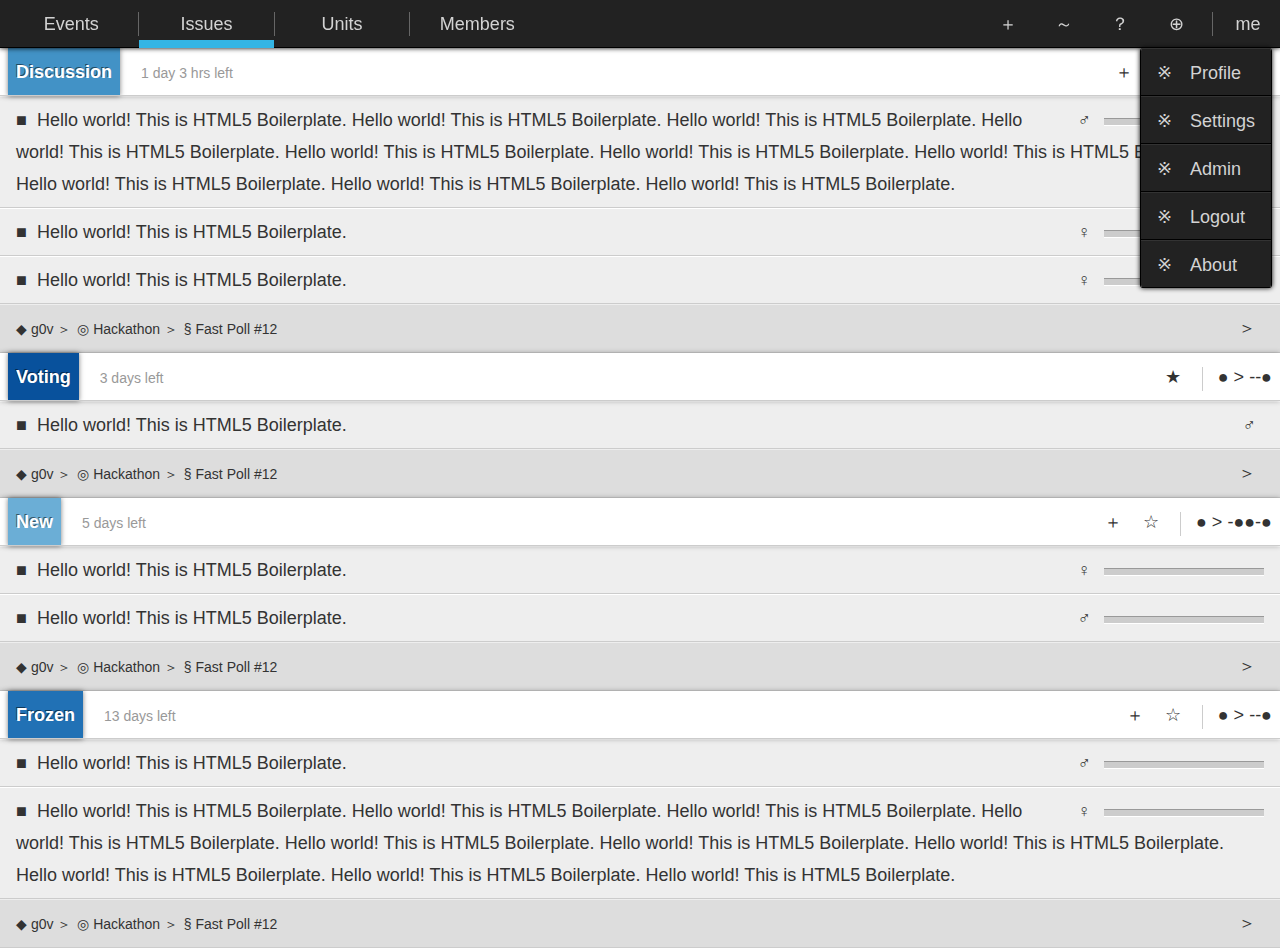
==== index.html @ 250eb5b7 "action icons, progress bars, sass mixin" ====
<!DOCTYPE html>
<!--[if lt IE 7]>      <html class="no-js lt-ie9 lt-ie8 lt-ie7"> <![endif]-->
<!--[if IE 7]>         <html class="no-js lt-ie9 lt-ie8"> <![endif]-->
<!--[if IE 8]>         <html class="no-js lt-ie9"> <![endif]-->
<!--[if gt IE 8]><!--> <html class="no-js"> <!--<![endif]-->
    <head>
        <meta charset="utf-8">
        <meta http-equiv="X-UA-Compatible" content="IE=edge,chrome=1">
        <title></title>
        <meta name="description" content="">
        <meta name="viewport" content="width=device-width">

        <!-- Place favicon.ico and apple-touch-icon.png in the root directory -->

        <link rel="stylesheet" href="css/normalize.css">
        <link rel="stylesheet" href="css/main.css">
        <script src="js/vendor/modernizr-2.6.2.min.js"></script>
    </head>
    <body>
        <!--[if lt IE 7]>
            <p class="chromeframe">You are using an <strong>outdated</strong> browser. Please <a href="http://browsehappy.com/">upgrade your browser</a> or <a href="http://www.google.com/chromeframe/?redirect=true">activate Google Chrome Frame</a> to improve your experience.</p>
        <![endif]-->

        <!-- Add your site or application content here -->

        <section class="bar nav">
            <a href="" class="current">Issues</a>
            <ul class="main-menu">
                <li><a href="">Events</a></li>
                <li class="on"><a href="">Issues</a></li>
                <li><a href="">Units</a></li>
                <li><a href="">Members</a></li>
            </ul>
            <ul class="action">
                <li><a href="" class="action-icon">＋</a></li>
                <li><a href="" class="action-icon">～</a></li>
                <li><a href="" class="action-icon">？</a></li>
                <li><a href="" class="action-icon">⊕</a></li>
                <li class="profile-menu"><a href="" class="action-icon">me</a>
                    <ul>
                        <li><a href="">※　Profile</a></li>
                        <li><a href="">※　Settings</a></li>
                        <li><a href="">※　Admin</a></li>
                        <li><a href="">※　Logout</a></li>
                        <li><a href="">※　About</a></li>
                    </ul>
                </li>
            </ul>
        </section>

        <section id="content-wrapper">
            <section class="bar level-1 issue">
                <span class="phase discussion">Discussion</span>
                <span class="time-left meta-text">1 day 3 hrs left</span>
                <span class="action">
                    <a href="" class="action-icon">＋</a>
                    <a href="" class="action-icon">☆</a>
                    <a href="" class="action-delegation">● > ●-●-</a>
                </span>
            </section>
            <section class="bar level-2 initiative">
                <span class="user-status">
                    <span class="status">♂</span>
                    <span class="progress-bar"></span>
                </span>
                <span class="description-icon">■</span>
                <span>Hello world! This is HTML5 Boilerplate. Hello world! This is HTML5 Boilerplate. Hello world! This is HTML5 Boilerplate. Hello world! This is HTML5 Boilerplate. Hello world! This is HTML5 Boilerplate. Hello world! This is HTML5 Boilerplate. Hello world! This is HTML5 Boilerplate. Hello world! This is HTML5 Boilerplate. Hello world! This is HTML5 Boilerplate. Hello world! This is HTML5 Boilerplate.</span>
            </section>
            <section class="bar level-2">
                <span class="user-status">
                    <span class="status">♀</span>
                    <span class="progress-bar"></span>
                </span>
                <span class="description-icon">■</span>
                <span>Hello world! This is HTML5 Boilerplate.</span>
            </section>
            <section class="bar level-2">
                <span class="user-status">
                    <span class="status">♀</span>
                    <span class="progress-bar"></span>
                </span>
                <span class="description-icon">■</span>
                <span>Hello world! This is HTML5 Boilerplate.</span>
            </section>
            <section class="bar level-3">
                <span class="meta-text">
                    <span>◆ g0v</span>
                    <span class="description-icon">＞</span>
                    <span>◎ Hackathon</span>
                    <span class="description-icon">＞</span>
                    <span>§ Fast Poll #12</span>
                </span>
                <span class="action">
                    <a href="" class="action-icon">＞</a>
                </span>
            </section>
            <section class="bar level-1 issue">
                <span class="phase voting">Voting</span>
                <span class="time-left meta-text">3 days left</span>
                <span class="action">
                    <a href="" class="action-icon">★</a>
                    <a href="" class="action-delegation">● > --●</a>
                </span>
            </section>
            <section class="bar level-2">
                <span class="user-status">
                    <span class="status">♂</span>
                </span>
                <span class="description-icon">■</span>
                <span>Hello world! This is HTML5 Boilerplate.</span>
            </section>
            <section class="bar level-3">
                <span class="meta-text">
                    <span>◆ g0v</span>
                    <span class="description-icon">＞</span>
                    <span>◎ Hackathon</span>
                    <span class="description-icon">＞</span>
                    <span>§ Fast Poll #12</span>
                </span>
                <span class="action">
                    <a href="" class="action-icon">＞</a>
                </span>
            </section>
            <section class="bar level-1 issue">
                <span class="phase admission">New</span>
                <span class="time-left meta-text">5 days left</span>
                <span class="action">
                    <a href="" class="action-icon">＋</a>
                    <a href="" class="action-icon">☆</a>
                    <a href="" class="action-delegation">● > -●●-●</a>
                </span>
            </section>
            <section class="bar level-2">
                <span class="user-status">
                    <span class="status">♀</span>
                    <span class="progress-bar"></span>
                </span>
                <span class="description-icon">■</span>
                <span>Hello world! This is HTML5 Boilerplate.</span>
            </section>
            <section class="bar level-2">
                <span class="user-status">
                    <span class="status">♂</span>
                    <span class="progress-bar"></span>
                </span>
                <span class="description-icon">■</span>
                <span>Hello world! This is HTML5 Boilerplate.</span>
            </section>
            <section class="bar level-3">
                <span class="meta-text">
                    <span>◆ g0v</span>
                    <span class="description-icon">＞</span>
                    <span>◎ Hackathon</span>
                    <span class="description-icon">＞</span>
                    <span>§ Fast Poll #12</span>
                </span>
                <span class="action">
                    <a href="" class="action-icon">＞</a>
                </span>
            </section>
            <section class="bar level-1 issue">
                <span class="phase verification">Frozen</span>
                <span class="time-left meta-text">13 days left</span>
                <span class="action">
                    <a href="" class="action-icon">＋</a>
                    <a href="" class="action-icon">☆</a>
                    <a href="" class="action-delegation">● > --●</a>
                </span>
            </section>
            <section class="bar level-2">
                <span class="user-status">
                    <span class="status">♂</span>
                    <span class="progress-bar"></span>
                </span>
                <span class="description-icon">■</span>
                <span>Hello world! This is HTML5 Boilerplate.</span>
            </section>
            <section class="bar level-2 initiative">
                <span class="user-status">
                    <span class="status">♀</span>
                    <span class="progress-bar"></span>
                </span>
                <span class="description-icon">■</span>
                <span>Hello world! This is HTML5 Boilerplate. Hello world! This is HTML5 Boilerplate. Hello world! This is HTML5 Boilerplate. Hello world! This is HTML5 Boilerplate. Hello world! This is HTML5 Boilerplate. Hello world! This is HTML5 Boilerplate. Hello world! This is HTML5 Boilerplate. Hello world! This is HTML5 Boilerplate. Hello world! This is HTML5 Boilerplate. Hello world! This is HTML5 Boilerplate.</span>
            </section>
            <section class="bar level-3">
                <span class="meta-text">
                    <span>◆ g0v</span>
                    <span class="description-icon">＞</span>
                    <span>◎ Hackathon</span>
                    <span class="description-icon">＞</span>
                    <span>§ Fast Poll #12</span>
                </span>
                <span class="action">
                    <a href="" class="action-icon">＞</a>
                </span>
            </section>
        </section>

        <script src="//ajax.googleapis.com/ajax/libs/jquery/1.9.1/jquery.min.js"></script>
        <script>window.jQuery || document.write('<script src="js/vendor/jquery-1.9.1.min.js"><\/script>')</script>
        <script src="js/plugins.js"></script>
        <script src="js/main.js"></script>

        <!-- Google Analytics: change UA-XXXXX-X to be your site's ID. -->
        <script>
            var _gaq=[['_setAccount','UA-XXXXX-X'],['_trackPageview']];
            (function(d,t){var g=d.createElement(t),s=d.getElementsByTagName(t)[0];
            g.src='//www.google-analytics.com/ga.js';
            s.parentNode.insertBefore(g,s)}(document,'script'));
        </script>
    </body>
</html>
---- css/main.css ----
/*
 * HTML5 Boilerplate
 *
 * What follows is the result of much research on cross-browser styling.
 * Credit left inline and big thanks to Nicolas Gallagher, Jonathan Neal,
 * Kroc Camen, and the H5BP dev community and team.
 */
/* ==========================================================================
   Base styles: opinionated defaults
   ========================================================================== */
/* line 20, ../sass/main.scss */
html,
button,
input,
select,
textarea {
  font-size: 16px;
  color: #333;
}

/* line 26, ../sass/main.scss */
body,
p {
  font-size: 1.125rem;
  line-height: 2rem;
  margin: 0;
}

/*
 * Remove text-shadow in selection highlight: h5bp.com/i
 * These selection rule sets have to be separate.
 * Customize the background color to match your design.
 */
/* line 38, ../sass/main.scss */
::-moz-selection {
  background: #b3d4fc;
  text-shadow: none;
}

/* line 43, ../sass/main.scss */
::selection {
  background: #b3d4fc;
  text-shadow: none;
}

/*
 * A better looking default horizontal rule
 */
/* line 52, ../sass/main.scss */
hr {
  display: block;
  height: 1px;
  border: 0;
  border-top: 1px solid #ccc;
  margin: 1em 0;
  padding: 0;
}

/*
 * Remove the gap between images and the bottom of their containers: h5bp.com/i/440
 */
/* line 65, ../sass/main.scss */
img {
  vertical-align: middle;
}

/*
 * Remove default fieldset styles.
 */
/* line 73, ../sass/main.scss */
fieldset {
  border: 0;
  margin: 0;
  padding: 0;
}

/*
 * Allow only vertical resizing of textareas.
 */
/* line 83, ../sass/main.scss */
textarea {
  resize: vertical;
}

/* ==========================================================================
   Chrome Frame prompt
   ========================================================================== */
/* line 91, ../sass/main.scss */
.chromeframe {
  margin: 0.2em 0;
  background: #ccc;
  color: #000;
  padding: 0.2em 0;
}

/* ==========================================================================
   Author's custom styles
   ========================================================================== */
/* line 144, ../sass/main.scss */
section,
div {
  -webkit-box-sizing: border-box;
  -moz-box-sizing: border-box;
  box-sizing: border-box;
}

/* line 148, ../sass/main.scss */
a {
  text-decoration: none;
  color: #333;
}

/* line 159, ../sass/main.scss */
.description-icon {
  display: inline-block;
  width: 1rem;
}

/* line 164, ../sass/main.scss */
.action {
  /* wrapper for an icon group */
  float: right;
}
/* line 167, ../sass/main.scss */
.action .action-icon {
  width: 2rem;
  margin: 0 0.5rem;
}
/* line 172, ../sass/main.scss */
.action .action-delegation {
  text-align: left;
  position: relative;
  margin-left: 1.5rem;
}
/* line 133, ../sass/main.scss */
.action .action-delegation::before {
  content: "";
  position: absolute;
  left: -1rem;
  top: 0;
  height: 1.5rem;
  border-left: 1px #cccccc solid;
}

/* line 181, ../sass/main.scss */
.user-status {
  float: right;
}
/* line 184, ../sass/main.scss */
.user-status .progress-bar {
  width: 10rem;
  height: 0.5rem;
  background-color: #ccc;
  display: inline-block;
}
/* line 103, ../sass/main.scss */
.user-status .progress-bar {
  position: relative;
}
/* line 107, ../sass/main.scss */
.user-status .progress-bar::before {
  content: "";
  position: absolute;
  left: 0;
  top: 0;
  width: 100%;
  border-top: 1px #999999 solid;
}
/* line 118, ../sass/main.scss */
.user-status .progress-bar {
  position: relative;
}
/* line 122, ../sass/main.scss */
.user-status .progress-bar::after {
  content: "";
  position: absolute;
  left: 0;
  bottom: 0;
  width: 100%;
  border-bottom: 1px white solid;
}
/* line 193, ../sass/main.scss */
.user-status .status {
  width: 2rem;
  margin: 0 0.5rem;
}

/* line 203, ../sass/main.scss */
.meta-text {
  font-size: 0.875rem;
}

/* line 207, ../sass/main.scss */
.status-text {
  font-size: 0.75rem;
  text-shadow: white 1 1 0;
}

/* line 213, ../sass/main.scss */
#content-wrapper {
  margin-top: 3rem;
}

/* line 217, ../sass/main.scss */
.bar {
  width: 100%;
}

/* line 221, ../sass/main.scss */
.nav {
  padding: 0.5rem;
  background-color: #222;
  color: #d3d3d3;
  position: fixed;
  top: 0;
  z-index: 9;
  height: 3rem;
  border-bottom: 1px #000 solid;
  -webkit-box-shadow: black 0 0 5px;
  -moz-box-shadow: black 0 0 5px;
  box-shadow: black 0 0 5px;
}
/* line 232, ../sass/main.scss */
.nav .current {
  color: #d3d3d3;
  display: none;
  padding: 0 1rem;
  min-width: 6rem;
}
/* line 239, ../sass/main.scss */
.nav ul {
  display: inline;
  margin: 0;
  padding: 0;
  border: 0;
  overflow: hidden;
  *zoom: 1;
  overflow: visible;
}
/* line 60, ../../../../Downloads/fire.app.windows.v1.11/fire.app/lib/ruby/compass_0.12/compass-0.12.2/frameworks/compass/stylesheets/compass/typography/lists/_horizontal-list.scss */
.nav ul li {
  list-style-image: none;
  list-style-type: none;
  margin-left: 0;
  white-space: nowrap;
  display: inline;
  float: left;
  padding-left: 4px;
  padding-right: 4px;
}
/* line 48, ../../../../Downloads/fire.app.windows.v1.11/fire.app/lib/ruby/compass_0.12/compass-0.12.2/frameworks/compass/stylesheets/compass/typography/lists/_horizontal-list.scss */
.nav ul li:first-child, .nav ul li.first {
  padding-left: 0;
}
/* line 49, ../../../../Downloads/fire.app.windows.v1.11/fire.app/lib/ruby/compass_0.12/compass-0.12.2/frameworks/compass/stylesheets/compass/typography/lists/_horizontal-list.scss */
.nav ul li:last-child {
  padding-right: 0;
}
/* line 50, ../../../../Downloads/fire.app.windows.v1.11/fire.app/lib/ruby/compass_0.12/compass-0.12.2/frameworks/compass/stylesheets/compass/typography/lists/_horizontal-list.scss */
.nav ul li.last {
  padding-right: 0;
}
/* line 244, ../sass/main.scss */
.nav ul li {
  height: 2rem;
  position: relative;
}
/* line 250, ../sass/main.scss */
.nav ul a {
  display: block;
  color: #d3d3d3;
  text-align: center;
}
/* line 257, ../sass/main.scss */
.nav ul a:hover, .nav ul a:focus, .nav ul a:active {
  color: #fff;
}
/* line 264, ../sass/main.scss */
.nav .main-menu li {
  width: 10%;
  min-width: 6rem;
}
/* line 268, ../sass/main.scss */
.nav .main-menu li:not(:first-child) {
  margin-left: 1px;
}
/* line 133, ../sass/main.scss */
.nav .main-menu li:not(:first-child)::before {
  content: "";
  position: absolute;
  left: -1px;
  top: 0.25rem;
  height: 1.5rem;
  border-left: 1px #666666 solid;
}
/* line 275, ../sass/main.scss */
.nav .main-menu li.on {
  border-bottom: 0.5rem #33B5E5 solid;
}
/* line 282, ../sass/main.scss */
.nav .action li {
  width: 3rem;
}
/* line 285, ../sass/main.scss */
.nav .action li.profile-menu {
  margin-left: 1rem;
}
/* line 133, ../sass/main.scss */
.nav .action li.profile-menu::before {
  content: "";
  position: absolute;
  left: -0.5rem;
  top: 0.25rem;
  height: 1.5rem;
  border-left: 1px #666666 solid;
}
/* line 290, ../sass/main.scss */
.nav .action li.profile-menu ul {
  position: absolute;
  right: 0;
  top: 2.5rem;
  border-width: 0 1px;
  border-color: #000;
  border-style: solid;
  -webkit-box-sizing: border-box;
  -moz-box-sizing: border-box;
  box-sizing: border-box;
  -webkit-box-shadow: black 0 0 5px;
  -moz-box-shadow: black 0 0 5px;
  box-shadow: black 0 0 5px;
  -webkit-border-radius: 3px;
  -moz-border-radius: 3px;
  -ms-border-radius: 3px;
  -o-border-radius: 3px;
  border-radius: 3px;
  overflow: hidden;
}
/* line 302, ../sass/main.scss */
.nav .action li.profile-menu ul li {
  background-color: #222;
  display: block;
  float: none;
  width: auto;
  height: 3rem;
  padding: 0.5rem 1rem;
  -webkit-box-sizing: border-box;
  -moz-box-sizing: border-box;
  box-sizing: border-box;
  border-top: 1px #333 solid;
  border-bottom: 1px #000 solid;
}
/* line 313, ../sass/main.scss */
.nav .action li.profile-menu ul li a {
  text-align: left;
}
/* line 322, ../sass/main.scss */
.nav .highlight {
  border-bottom: 6px #33B5E5;
}

/* line 329, ../sass/main.scss */
.level-1 {
  background-color: #fff;
  padding: 0 0.5rem;
  z-index: 8;
  -webkit-box-shadow: rgba(0, 0, 0, 0.3) 0 0 5px;
  -moz-box-shadow: rgba(0, 0, 0, 0.3) 0 0 5px;
  box-shadow: rgba(0, 0, 0, 0.3) 0 0 5px;
}
/* line 118, ../sass/main.scss */
.level-1 {
  position: relative;
}
/* line 122, ../sass/main.scss */
.level-1::after {
  content: "";
  position: absolute;
  left: 0;
  bottom: 0;
  width: 100%;
  border-bottom: 1px #cccccc solid;
}
/* line 336, ../sass/main.scss */
.level-1 .phase {
  height: 3rem;
  padding: 0.5rem;
  margin-right: 1rem;
  display: inline-block;
  font-weight: bold;
  color: #fff;
  text-shadow: rgba(0, 0, 0, 0.5) -1px -1px 0;
  -webkit-box-sizing: border-box;
  -moz-box-sizing: border-box;
  box-sizing: border-box;
  -webkit-box-shadow: rgba(0, 0, 0, 0.5) 0 0 5px;
  -moz-box-shadow: rgba(0, 0, 0, 0.5) 0 0 5px;
  box-shadow: rgba(0, 0, 0, 0.5) 0 0 5px;
}
/* line 347, ../sass/main.scss */
.level-1 .phase.admission {
  background-color: #6BAED6;
}
/* line 350, ../sass/main.scss */
.level-1 .phase.discussion {
  background-color: #4292C6;
}
/* line 353, ../sass/main.scss */
.level-1 .phase.verification {
  background-color: #2171B5;
}
/* line 356, ../sass/main.scss */
.level-1 .phase.voting {
  background-color: #08519C;
}
/* line 361, ../sass/main.scss */
.level-1 .time-left {
  color: #999;
}
/* line 369, ../sass/main.scss */
.level-1 .action {
  margin-top: 0.5rem;
}

/* line 374, ../sass/main.scss */
.level-2 {
  background-color: #eee;
  padding: 0.5rem 1rem;
}
/* line 103, ../sass/main.scss */
.level-2 {
  position: relative;
}
/* line 107, ../sass/main.scss */
.level-2::before {
  content: "";
  position: absolute;
  left: 0;
  top: 0;
  width: 100%;
  border-top: 1px white solid;
}
/* line 118, ../sass/main.scss */
.level-2 {
  position: relative;
}
/* line 122, ../sass/main.scss */
.level-2::after {
  content: "";
  position: absolute;
  left: 0;
  bottom: 0;
  width: 100%;
  border-bottom: 1px #cccccc solid;
}

/* line 386, ../sass/main.scss */
.level-3 {
  background-color: #ddd;
  padding: 0.5rem 1rem;
}
/* line 103, ../sass/main.scss */
.level-3 {
  position: relative;
}
/* line 107, ../sass/main.scss */
.level-3::before {
  content: "";
  position: absolute;
  left: 0;
  top: 0;
  width: 100%;
  border-top: 1px #eeeeee solid;
}
/* line 118, ../sass/main.scss */
.level-3 {
  position: relative;
}
/* line 122, ../sass/main.scss */
.level-3::after {
  content: "";
  position: absolute;
  left: 0;
  bottom: 0;
  width: 100%;
  border-bottom: 1px #cccccc solid;
}

/* ==========================================================================
   Helper classes
   ========================================================================== */
/*
 * Image replacement
 */
/* line 409, ../sass/main.scss */
.ir {
  background-color: transparent;
  border: 0;
  overflow: hidden;
  /* IE 6/7 fallback */
  *text-indent: -9999px;
}

/* line 417, ../sass/main.scss */
.ir:before {
  content: "";
  display: block;
  width: 0;
  height: 150%;
}

/*
 * Hide from both screenreaders and browsers: h5bp.com/u
 */
/* line 428, ../sass/main.scss */
.hidden {
  display: none !important;
  visibility: hidden;
}

/*
 * Hide only visually, but have it available for screenreaders: h5bp.com/v
 */
/* line 437, ../sass/main.scss */
.visuallyhidden {
  border: 0;
  clip: rect(0 0 0 0);
  height: 1px;
  margin: -1px;
  overflow: hidden;
  padding: 0;
  position: absolute;
  width: 1px;
}

/*
 * Extends the .visuallyhidden class to allow the element to be focusable
 * when navigated to via the keyboard: h5bp.com/p
 */
/* line 454, ../sass/main.scss */
.visuallyhidden.focusable:active,
.visuallyhidden.focusable:focus {
  clip: auto;
  height: auto;
  margin: 0;
  overflow: visible;
  position: static;
  width: auto;
}

/*
 * Hide visually and from screenreaders, but maintain layout
 */
/* line 467, ../sass/main.scss */
.invisible {
  visibility: hidden;
}

/*
 * Clearfix: contain floats
 *
 * For modern browsers
 * 1. The space content is one way to avoid an Opera bug when the
 *    `contenteditable` attribute is included anywhere else in the document.
 *    Otherwise it causes space to appear at the top and bottom of elements
 *    that receive the `clearfix` class.
 * 2. The use of `table` rather than `block` is only necessary if using
 *    `:before` to contain the top-margins of child elements.
 */
/* line 484, ../sass/main.scss */
.clearfix:before,
.clearfix:after {
  content: " ";
  /* 1 */
  display: table;
  /* 2 */
}

/* line 489, ../sass/main.scss */
.clearfix:after {
  clear: both;
}

/*
 * For IE 6/7 only
 * Include this rule to trigger hasLayout and contain floats.
 */
/* line 498, ../sass/main.scss */
.clearfix {
  *zoom: 1;
}

/* ==========================================================================
   EXAMPLE Media Queries for Responsive Design.
   These examples override the primary ('mobile first') styles.
   Modify as content requires.
   ========================================================================== */
@media only screen and (max-width: 45rem) {
  /* Style adjustments for viewports that meet the condition */
  /* line 511, ../sass/main.scss */
  .bar.nav .current {
    display: inline-block;
  }
  /* line 515, ../sass/main.scss */
  .bar.nav ul.main-menu {
    position: absolute;
    left: 0.5rem;
    top: 3rem;
    border-width: 0 1px;
    border-color: #000;
    border-style: solid;
    -webkit-box-sizing: border-box;
    -moz-box-sizing: border-box;
    box-sizing: border-box;
    -webkit-box-shadow: black 0 0 5px;
    -moz-box-shadow: black 0 0 5px;
    box-shadow: black 0 0 5px;
    -webkit-border-radius: 3px;
    -moz-border-radius: 3px;
    -ms-border-radius: 3px;
    -o-border-radius: 3px;
    border-radius: 3px;
    overflow: hidden;
  }
  /* line 527, ../sass/main.scss */
  .bar.nav ul.main-menu li {
    background-color: #222;
    display: block;
    float: none;
    width: auto;
    height: 3rem;
    margin: 0;
    padding: 0.5rem 1rem;
    -webkit-box-sizing: border-box;
    -moz-box-sizing: border-box;
    box-sizing: border-box;
    border-top: 1px #333 solid;
    border-bottom: 1px #000 solid;
  }
  /* line 539, ../sass/main.scss */
  .bar.nav ul.main-menu li:not(:first-child) {
    margin-left: 0;
  }
  /* line 541, ../sass/main.scss */
  .bar.nav ul.main-menu li:not(:first-child) ::before {
    display: none;
  }
  /* line 546, ../sass/main.scss */
  .bar.nav ul.main-menu li:first-child {
    padding-left: 1rem;
  }
  /* line 550, ../sass/main.scss */
  .bar.nav ul.main-menu li a {
    text-align: left;
  }
  /* line 554, ../sass/main.scss */
  .bar.nav ul.main-menu li.on {
    border: none;
  }
}
@media print, (-o-min-device-pixel-ratio: 5 / 4), (-webkit-min-device-pixel-ratio: 1.25), (min-resolution: 120dpi) {
  /* Style adjustments for high resolution devices */
}
/* ==========================================================================
   Print styles.
   Inlined to avoid required HTTP connection: h5bp.com/r
   ========================================================================== */
@media print {
  /* line 575, ../sass/main.scss */
  * {
    background: transparent !important;
    color: #000 !important;
    /* Black prints faster: h5bp.com/s */
    box-shadow: none !important;
    text-shadow: none !important;
  }

  /* line 583, ../sass/main.scss */
  a,
  a:visited {
    text-decoration: underline;
  }

  /* line 587, ../sass/main.scss */
  a[href]:after {
    content: " (" attr(href) ")";
  }

  /* line 591, ../sass/main.scss */
  abbr[title]:after {
    content: " (" attr(title) ")";
  }

  /*
   * Don't show links for images, or javascript/internal links
   */
  /* line 601, ../sass/main.scss */
  .ir a:after,
  a[href^="javascript:"]:after,
  a[href^="#"]:after {
    content: "";
  }

  /* line 606, ../sass/main.scss */
  pre,
  blockquote {
    border: 1px solid #999;
    page-break-inside: avoid;
  }

  /* line 611, ../sass/main.scss */
  thead {
    display: table-header-group;
    /* h5bp.com/t */
  }

  /* line 616, ../sass/main.scss */
  tr,
  img {
    page-break-inside: avoid;
  }

  /* line 620, ../sass/main.scss */
  img {
    max-width: 100% !important;
  }

  @page {
    margin: 0.5cm;
}

  /* line 630, ../sass/main.scss */
  p,
  h2,
  h3 {
    orphans: 3;
    widows: 3;
  }

  /* line 636, ../sass/main.scss */
  h2,
  h3 {
    page-break-after: avoid;
  }
}
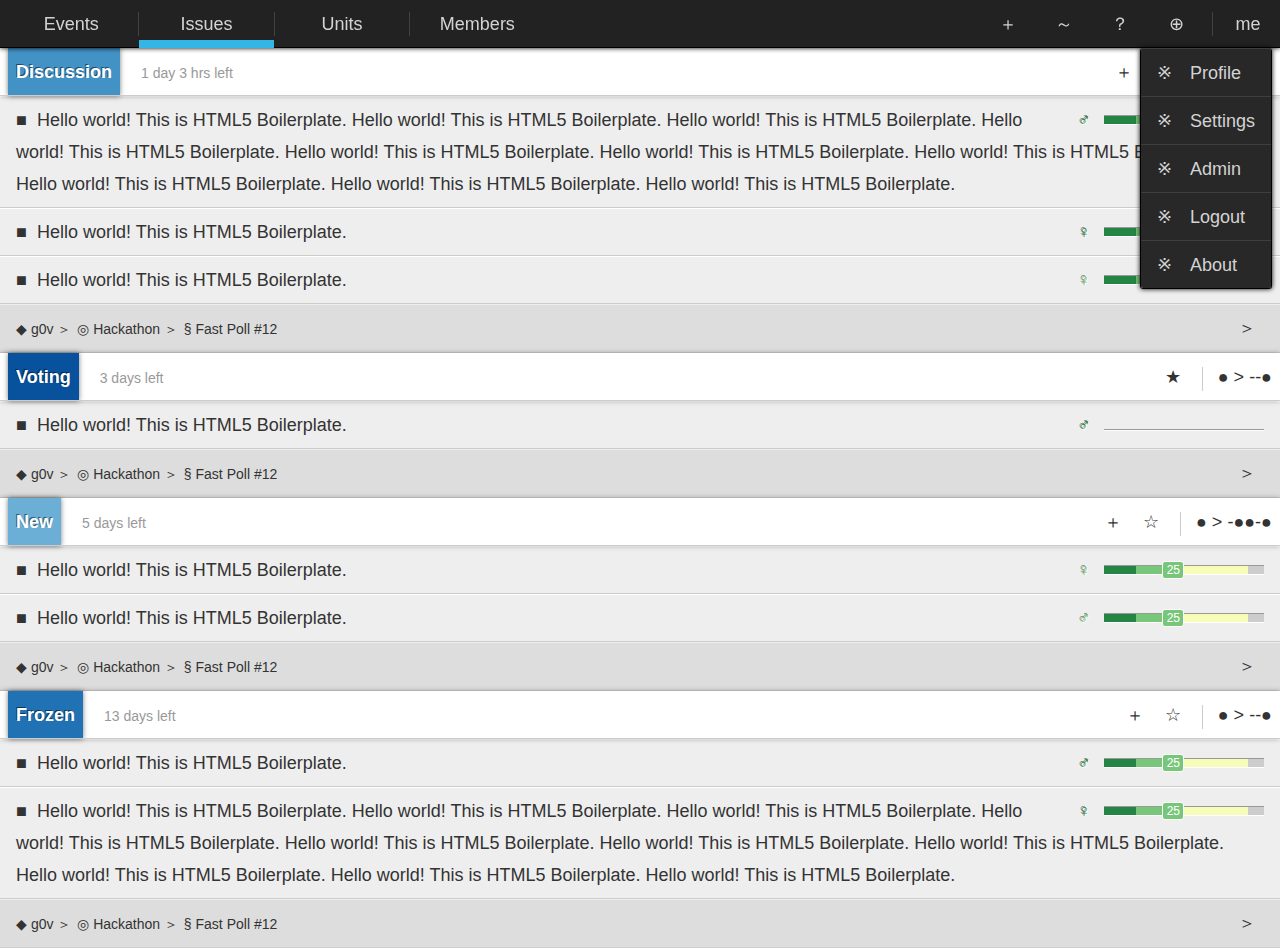
==== commit 8ff11d3b: "progress bars, status icons, html5 tags, gitignore" ====
--- a/index.html
+++ b/index.html
@@ -6,7 +6,7 @@
     <head>
         <meta charset="utf-8">
         <meta http-equiv="X-UA-Compatible" content="IE=edge,chrome=1">
-        <title></title>
+        <title>issues | pirate feedback ui redesign</title>
         <meta name="description" content="">
         <meta name="viewport" content="width=device-width">
 
@@ -49,7 +49,7 @@
         </section>
 
         <section id="content-wrapper">
-            <section class="bar level-1 issue">
+            <header class="bar level-1 issue">
                 <span class="phase discussion">Discussion</span>
                 <span class="time-left meta-text">1 day 3 hrs left</span>
                 <span class="action">
@@ -57,71 +57,90 @@
                     <a href="" class="action-icon">☆</a>
                     <a href="" class="action-delegation">● > ●-●-</a>
                 </span>
-            </section>
-            <section class="bar level-2 initiative">
-                <span class="user-status">
-                    <span class="status">♂</span>
-                    <span class="progress-bar"></span>
+            </header>
+            <article class="bar level-2 initiative">
+                <span class="user-status">
+                    <span class="status direct-support">♂</span>
+                    <span class="progress-bar">
+                        <span class="progress-amount direct-support"></span>
+                        <span class="progress-amount indirect-support">
+                            <span class="progress-number">\25</span>
+                        </span>
+                        <span class="progress-amount potential-support"></span>
+                    </span>
                 </span>
                 <span class="description-icon">■</span>
                 <span>Hello world! This is HTML5 Boilerplate. Hello world! This is HTML5 Boilerplate. Hello world! This is HTML5 Boilerplate. Hello world! This is HTML5 Boilerplate. Hello world! This is HTML5 Boilerplate. Hello world! This is HTML5 Boilerplate. Hello world! This is HTML5 Boilerplate. Hello world! This is HTML5 Boilerplate. Hello world! This is HTML5 Boilerplate. Hello world! This is HTML5 Boilerplate.</span>
-            </section>
-            <section class="bar level-2">
-                <span class="user-status">
-                    <span class="status">♀</span>
-                    <span class="progress-bar"></span>
-                </span>
-                <span class="description-icon">■</span>
-                <span>Hello world! This is HTML5 Boilerplate.</span>
-            </section>
-            <section class="bar level-2">
-                <span class="user-status">
-                    <span class="status">♀</span>
-                    <span class="progress-bar"></span>
-                </span>
-                <span class="description-icon">■</span>
-                <span>Hello world! This is HTML5 Boilerplate.</span>
-            </section>
-            <section class="bar level-3">
-                <span class="meta-text">
-                    <span>◆ g0v</span>
-                    <span class="description-icon">＞</span>
-                    <span>◎ Hackathon</span>
-                    <span class="description-icon">＞</span>
-                    <span>§ Fast Poll #12</span>
-                </span>
-                <span class="action">
-                    <a href="" class="action-icon">＞</a>
-                </span>
-            </section>
-            <section class="bar level-1 issue">
+            </article>
+            <article class="bar level-2">
+                <span class="user-status">
+                    <span class="status direct-support">♀</span>
+                    <span class="progress-bar">
+                        <span class="progress-amount direct-support"></span>
+                        <span class="progress-amount indirect-support">
+                            <span class="progress-number">25</span>
+                        </span>
+                        <span class="progress-amount potential-support"></span>
+                    </span>
+                </span>
+                <span class="description-icon">■</span>
+                <span>Hello world! This is HTML5 Boilerplate.</span>
+            </article>
+            <article class="bar level-2">
+                <span class="user-status">
+                    <span class="status indirect-support">♀</span>
+                    <span class="progress-bar">
+                        <span class="progress-amount direct-support"></span>
+                        <span class="progress-amount indirect-support">
+                            <span class="progress-number">25</span>
+                        </span>
+                        <span class="progress-amount potential-support"></span>
+                    </span>
+                </span>
+                <span class="description-icon">■</span>
+                <span>Hello world! This is HTML5 Boilerplate.</span>
+            </article>
+            <footer class="bar level-3">
+                <span class="meta-text">
+                    <span>◆ g0v</span>
+                    <span class="description-icon">＞</span>
+                    <span>◎ Hackathon</span>
+                    <span class="description-icon">＞</span>
+                    <span>§ Fast Poll #12</span>
+                </span>
+                <span class="action">
+                    <a href="" class="action-icon">＞</a>
+                </span>
+            </footer>
+            <header class="bar level-1 issue">
                 <span class="phase voting">Voting</span>
                 <span class="time-left meta-text">3 days left</span>
                 <span class="action">
                     <a href="" class="action-icon">★</a>
                     <a href="" class="action-delegation">● > --●</a>
                 </span>
-            </section>
-            <section class="bar level-2">
-                <span class="user-status">
-                    <span class="status">♂</span>
-                </span>
-                <span class="description-icon">■</span>
-                <span>Hello world! This is HTML5 Boilerplate.</span>
-            </section>
-            <section class="bar level-3">
-                <span class="meta-text">
-                    <span>◆ g0v</span>
-                    <span class="description-icon">＞</span>
-                    <span>◎ Hackathon</span>
-                    <span class="description-icon">＞</span>
-                    <span>§ Fast Poll #12</span>
-                </span>
-                <span class="action">
-                    <a href="" class="action-icon">＞</a>
-                </span>
-            </section>
-            <section class="bar level-1 issue">
+            </header>
+            <article class="bar level-2">
+                <span class="user-status">
+                    <span class="status direct-support">♂</span>
+                    <span class="progress-bar voting"></span>
+                </span>
+                <span class="description-icon">■</span>
+                <span>Hello world! This is HTML5 Boilerplate.</span>
+            </article>
+            <footer class="bar level-3">
+                <span class="meta-text">
+                    <span>◆ g0v</span>
+                    <span class="description-icon">＞</span>
+                    <span>◎ Hackathon</span>
+                    <span class="description-icon">＞</span>
+                    <span>§ Fast Poll #12</span>
+                </span>
+                <span class="action">
+                    <a href="" class="action-icon">＞</a>
+                </span>
+            </footer>
+            <header class="bar level-1 issue">
                 <span class="phase admission">New</span>
                 <span class="time-left meta-text">5 days left</span>
                 <span class="action">
@@ -129,36 +148,48 @@
                     <a href="" class="action-icon">☆</a>
                     <a href="" class="action-delegation">● > -●●-●</a>
                 </span>
-            </section>
-            <section class="bar level-2">
-                <span class="user-status">
-                    <span class="status">♀</span>
-                    <span class="progress-bar"></span>
-                </span>
-                <span class="description-icon">■</span>
-                <span>Hello world! This is HTML5 Boilerplate.</span>
-            </section>
-            <section class="bar level-2">
-                <span class="user-status">
-                    <span class="status">♂</span>
-                    <span class="progress-bar"></span>
-                </span>
-                <span class="description-icon">■</span>
-                <span>Hello world! This is HTML5 Boilerplate.</span>
-            </section>
-            <section class="bar level-3">
-                <span class="meta-text">
-                    <span>◆ g0v</span>
-                    <span class="description-icon">＞</span>
-                    <span>◎ Hackathon</span>
-                    <span class="description-icon">＞</span>
-                    <span>§ Fast Poll #12</span>
-                </span>
-                <span class="action">
-                    <a href="" class="action-icon">＞</a>
-                </span>
-            </section>
-            <section class="bar level-1 issue">
+            </header>
+            <article class="bar level-2">
+                <span class="user-status">
+                    <span class="status indirect-support">♀</span>
+                    <span class="progress-bar">
+                        <span class="progress-amount direct-support"></span>
+                        <span class="progress-amount indirect-support">
+                            <span class="progress-number">25</span>
+                        </span>
+                        <span class="progress-amount potential-support"></span>
+                    </span>
+                </span>
+                <span class="description-icon">■</span>
+                <span>Hello world! This is HTML5 Boilerplate.</span>
+            </article>
+            <article class="bar level-2">
+                <span class="user-status">
+                    <span class="status indirect-support">♂</span>
+                    <span class="progress-bar">
+                        <span class="progress-amount direct-support"></span>
+                        <span class="progress-amount indirect-support">
+                            <span class="progress-number">25</span>
+                        </span>
+                        <span class="progress-amount potential-support"></span>
+                    </span>
+                </span>
+                <span class="description-icon">■</span>
+                <span>Hello world! This is HTML5 Boilerplate.</span>
+            </article>
+            <footer class="bar level-3">
+                <span class="meta-text">
+                    <span>◆ g0v</span>
+                    <span class="description-icon">＞</span>
+                    <span>◎ Hackathon</span>
+                    <span class="description-icon">＞</span>
+                    <span>§ Fast Poll #12</span>
+                </span>
+                <span class="action">
+                    <a href="" class="action-icon">＞</a>
+                </span>
+            </footer>
+            <header class="bar level-1 issue">
                 <span class="phase verification">Frozen</span>
                 <span class="time-left meta-text">13 days left</span>
                 <span class="action">
@@ -166,48 +197,63 @@
                     <a href="" class="action-icon">☆</a>
                     <a href="" class="action-delegation">● > --●</a>
                 </span>
-            </section>
-            <section class="bar level-2">
-                <span class="user-status">
-                    <span class="status">♂</span>
-                    <span class="progress-bar"></span>
-                </span>
-                <span class="description-icon">■</span>
-                <span>Hello world! This is HTML5 Boilerplate.</span>
-            </section>
-            <section class="bar level-2 initiative">
-                <span class="user-status">
-                    <span class="status">♀</span>
-                    <span class="progress-bar"></span>
+            </header>
+            <article class="bar level-2">
+                <span class="user-status">
+                    <span class="status direct-support">♂</span>
+                    <span class="progress-bar">
+                        <span class="progress-amount direct-support"></span>
+                        <span class="progress-amount indirect-support">
+                            <span class="progress-number">25</span>
+                        </span>
+                        <span class="progress-amount potential-support"></span>
+                    </span>
+                </span>
+                <span class="description-icon">■</span>
+                <span>Hello world! This is HTML5 Boilerplate.</span>
+            </article>
+            <article class="bar level-2 initiative">
+                <span class="user-status">
+                    <span class="status direct-support">♀</span>
+                    <span class="progress-bar">
+                        <span class="progress-amount direct-support"></span>
+                        <span class="progress-amount indirect-support">
+                            <span class="progress-number">25</span>
+                        </span>
+                        <span class="progress-amount potential-support"></span>
+                    </span>
                 </span>
                 <span class="description-icon">■</span>
                 <span>Hello world! This is HTML5 Boilerplate. Hello world! This is HTML5 Boilerplate. Hello world! This is HTML5 Boilerplate. Hello world! This is HTML5 Boilerplate. Hello world! This is HTML5 Boilerplate. Hello world! This is HTML5 Boilerplate. Hello world! This is HTML5 Boilerplate. Hello world! This is HTML5 Boilerplate. Hello world! This is HTML5 Boilerplate. Hello world! This is HTML5 Boilerplate.</span>
-            </section>
-            <section class="bar level-3">
-                <span class="meta-text">
-                    <span>◆ g0v</span>
-                    <span class="description-icon">＞</span>
-                    <span>◎ Hackathon</span>
-                    <span class="description-icon">＞</span>
-                    <span>§ Fast Poll #12</span>
-                </span>
-                <span class="action">
-                    <a href="" class="action-icon">＞</a>
-                </span>
-            </section>
+            </article>
+            <footer class="bar level-3">
+                <span class="meta-text">
+                    <span>◆ g0v</span>
+                    <span class="description-icon">＞</span>
+                    <span>◎ Hackathon</span>
+                    <span class="description-icon">＞</span>
+                    <span>§ Fast Poll #12</span>
+                </span>
+                <span class="action">
+                    <a href="" class="action-icon">＞</a>
+                </span>
+            </footer>
         </section>
 
+        <!-- javascript
         <script src="//ajax.googleapis.com/ajax/libs/jquery/1.9.1/jquery.min.js"></script>
         <script>window.jQuery || document.write('<script src="js/vendor/jquery-1.9.1.min.js"><\/script>')</script>
         <script src="js/plugins.js"></script>
         <script src="js/main.js"></script>
-
-        <!-- Google Analytics: change UA-XXXXX-X to be your site's ID. -->
+        -->
+
+        <!-- Google Analytics: change UA-XXXXX-X to be your site's ID. 
         <script>
             var _gaq=[['_setAccount','UA-XXXXX-X'],['_trackPageview']];
             (function(d,t){var g=d.createElement(t),s=d.getElementsByTagName(t)[0];
             g.src='//www.google-analytics.com/ga.js';
             s.parentNode.insertBefore(g,s)}(document,'script'));
         </script>
+        -->
     </body>
 </html>
--- a/css/main.css
+++ b/css/main.css
@@ -8,19 +8,18 @@
 /* ==========================================================================
    Base styles: opinionated defaults
    ========================================================================== */
-/* line 20, ../sass/main.scss */
-html,
+/* line 16, ../sass/main.scss */
+html {
+  font-size: 16px;
+  color: #333;
+}
+
+/* line 25, ../sass/main.scss */
+body,
 button,
 input,
 select,
 textarea {
-  font-size: 16px;
-  color: #333;
-}
-
-/* line 26, ../sass/main.scss */
-body,
-p {
   font-size: 1.125rem;
   line-height: 2rem;
   margin: 0;
@@ -31,13 +30,13 @@
  * These selection rule sets have to be separate.
  * Customize the background color to match your design.
  */
-/* line 38, ../sass/main.scss */
+/* line 37, ../sass/main.scss */
 ::-moz-selection {
   background: #b3d4fc;
   text-shadow: none;
 }
 
-/* line 43, ../sass/main.scss */
+/* line 42, ../sass/main.scss */
 ::selection {
   background: #b3d4fc;
   text-shadow: none;
@@ -46,7 +45,7 @@
 /*
  * A better looking default horizontal rule
  */
-/* line 52, ../sass/main.scss */
+/* line 51, ../sass/main.scss */
 hr {
   display: block;
   height: 1px;
@@ -59,7 +58,7 @@
 /*
  * Remove the gap between images and the bottom of their containers: h5bp.com/i/440
  */
-/* line 65, ../sass/main.scss */
+/* line 64, ../sass/main.scss */
 img {
   vertical-align: middle;
 }
@@ -67,7 +66,7 @@
 /*
  * Remove default fieldset styles.
  */
-/* line 73, ../sass/main.scss */
+/* line 72, ../sass/main.scss */
 fieldset {
   border: 0;
   margin: 0;
@@ -77,7 +76,7 @@
 /*
  * Allow only vertical resizing of textareas.
  */
-/* line 83, ../sass/main.scss */
+/* line 82, ../sass/main.scss */
 textarea {
   resize: vertical;
 }
@@ -85,7 +84,7 @@
 /* ==========================================================================
    Chrome Frame prompt
    ========================================================================== */
-/* line 91, ../sass/main.scss */
+/* line 90, ../sass/main.scss */
 .chromeframe {
   margin: 0.2em 0;
   background: #ccc;
@@ -96,43 +95,47 @@
 /* ==========================================================================
    Author's custom styles
    ========================================================================== */
-/* line 144, ../sass/main.scss */
+/* line 170, ../sass/main.scss */
 section,
+header,
+article,
+footer,
+aside,
 div {
   -webkit-box-sizing: border-box;
   -moz-box-sizing: border-box;
   box-sizing: border-box;
 }
 
-/* line 148, ../sass/main.scss */
+/* line 174, ../sass/main.scss */
 a {
   text-decoration: none;
   color: #333;
 }
 
-/* line 159, ../sass/main.scss */
+/* line 185, ../sass/main.scss */
 .description-icon {
   display: inline-block;
   width: 1rem;
 }
 
-/* line 164, ../sass/main.scss */
+/* line 190, ../sass/main.scss */
 .action {
   /* wrapper for an icon group */
   float: right;
 }
-/* line 167, ../sass/main.scss */
+/* line 193, ../sass/main.scss */
 .action .action-icon {
   width: 2rem;
   margin: 0 0.5rem;
 }
-/* line 172, ../sass/main.scss */
+/* line 198, ../sass/main.scss */
 .action .action-delegation {
   text-align: left;
   position: relative;
   margin-left: 1.5rem;
 }
-/* line 133, ../sass/main.scss */
+/* line 132, ../sass/main.scss */
 .action .action-delegation::before {
   content: "";
   position: absolute;
@@ -142,71 +145,132 @@
   border-left: 1px #cccccc solid;
 }
 
-/* line 181, ../sass/main.scss */
+/* line 206, ../sass/main.scss */
 .user-status {
   float: right;
 }
-/* line 184, ../sass/main.scss */
+/* line 211, ../sass/main.scss */
 .user-status .progress-bar {
   width: 10rem;
   height: 0.5rem;
   background-color: #ccc;
   display: inline-block;
-}
-/* line 103, ../sass/main.scss */
-.user-status .progress-bar {
+  line-height: 0.5rem;
+  border-top: 1px #999 solid;
+  border-bottom: 1px #fff solid;
+}
+/* line 220, ../sass/main.scss */
+.user-status .progress-bar.voting {
+  height: 0;
+}
+/* line 225, ../sass/main.scss */
+.user-status .progress-amount {
+  display: inline-block;
+  height: 0.5rem;
   position: relative;
-}
-/* line 107, ../sass/main.scss */
-.user-status .progress-bar::before {
-  content: "";
-  position: absolute;
-  left: 0;
-  top: 0;
-  width: 100%;
-  border-top: 1px #999999 solid;
-}
-/* line 118, ../sass/main.scss */
-.user-status .progress-bar {
-  position: relative;
-}
-/* line 122, ../sass/main.scss */
-.user-status .progress-bar::after {
-  content: "";
-  position: absolute;
-  left: 0;
-  bottom: 0;
-  width: 100%;
-  border-bottom: 1px white solid;
-}
-/* line 193, ../sass/main.scss */
+  top: -2.5px;
+}
+/* line 230, ../sass/main.scss */
+.user-status .progress-amount:not(:first-child) {
+  margin-left: -0.3rem;
+}
+/* line 235, ../sass/main.scss */
+.user-status .progress-number {
+  position: absolute;
+  right: 0;
+  top: -0.3rem;
+  height: 1rem;
+  width: auto;
+  padding: 0 0.2rem;
+  border: 1px #fff solid;
+  color: #fff;
+  font-size: 0.75rem;
+  line-height: 1rem;
+  text-align: center;
+  background-color: #fff;
+  -webkit-border-radius: 3px;
+  -moz-border-radius: 3px;
+  -ms-border-radius: 3px;
+  -o-border-radius: 3px;
+  border-radius: 3px;
+}
+/* line 251, ../sass/main.scss */
 .user-status .status {
   width: 2rem;
   margin: 0 0.5rem;
-}
-
-/* line 203, ../sass/main.scss */
+  text-shadow: rgba(0, 0, 0, 0.5) -1px -1px 0, white 1px 1px 0;
+}
+/* line 267, ../sass/main.scss */
+.user-status .direct-support.status {
+  color: #238443;
+}
+/* line 272, ../sass/main.scss */
+.user-status .direct-support.progress-amount {
+  background-color: #238443;
+}
+/* line 277, ../sass/main.scss */
+.user-status .direct-support .progress-number {
+  background-color: #238443;
+}
+/* line 267, ../sass/main.scss */
+.user-status .indirect-support.status {
+  color: #78c679;
+}
+/* line 272, ../sass/main.scss */
+.user-status .indirect-support.progress-amount {
+  background-color: #78c679;
+}
+/* line 277, ../sass/main.scss */
+.user-status .indirect-support .progress-number {
+  background-color: #78c679;
+}
+/* line 267, ../sass/main.scss */
+.user-status .potential-support.status {
+  color: #f7fcb9;
+}
+/* line 272, ../sass/main.scss */
+.user-status .potential-support.progress-amount {
+  background-color: #f7fcb9;
+}
+/* line 277, ../sass/main.scss */
+.user-status .potential-support .progress-number {
+  background-color: #f7fcb9;
+}
+/* line 293, ../sass/main.scss */
+.user-status .direct-support.progress-amount {
+  width: 20%;
+}
+/* line 293, ../sass/main.scss */
+.user-status .indirect-support.progress-amount {
+  width: 30%;
+}
+/* line 293, ../sass/main.scss */
+.user-status .potential-support.progress-amount {
+  width: 40%;
+}
+
+/* line 305, ../sass/main.scss */
 .meta-text {
   font-size: 0.875rem;
 }
 
-/* line 207, ../sass/main.scss */
+/* line 309, ../sass/main.scss */
 .status-text {
   font-size: 0.75rem;
   text-shadow: white 1 1 0;
 }
 
-/* line 213, ../sass/main.scss */
+/* line 314, ../sass/main.scss */
 #content-wrapper {
   margin-top: 3rem;
 }
 
-/* line 217, ../sass/main.scss */
+/* line 318, ../sass/main.scss */
 .bar {
   width: 100%;
 }
 
-/* line 221, ../sass/main.scss */
+/* line 322, ../sass/main.scss */
 .nav {
   padding: 0.5rem;
   background-color: #222;
@@ -220,14 +284,14 @@
   -moz-box-shadow: black 0 0 5px;
   box-shadow: black 0 0 5px;
 }
-/* line 232, ../sass/main.scss */
+/* line 333, ../sass/main.scss */
 .nav .current {
   color: #d3d3d3;
   display: none;
   padding: 0 1rem;
   min-width: 6rem;
 }
-/* line 239, ../sass/main.scss */
+/* line 340, ../sass/main.scss */
 .nav ul {
   display: inline;
   margin: 0;
@@ -237,7 +301,7 @@
   *zoom: 1;
   overflow: visible;
 }
-/* line 60, ../../../../Downloads/fire.app.windows.v1.11/fire.app/lib/ruby/compass_0.12/compass-0.12.2/frameworks/compass/stylesheets/compass/typography/lists/_horizontal-list.scss */
+/* line 60, ../../../../Downloads/fire.app.windows.201306280124-2726eecb1e/fire.app/lib/ruby/compass_0.12/compass-0.12.2/frameworks/compass/stylesheets/compass/typography/lists/_horizontal-list.scss */
 .nav ul li {
   list-style-image: none;
   list-style-type: none;
@@ -248,80 +312,82 @@
   padding-left: 4px;
   padding-right: 4px;
 }
-/* line 48, ../../../../Downloads/fire.app.windows.v1.11/fire.app/lib/ruby/compass_0.12/compass-0.12.2/frameworks/compass/stylesheets/compass/typography/lists/_horizontal-list.scss */
+/* line 48, ../../../../Downloads/fire.app.windows.201306280124-2726eecb1e/fire.app/lib/ruby/compass_0.12/compass-0.12.2/frameworks/compass/stylesheets/compass/typography/lists/_horizontal-list.scss */
 .nav ul li:first-child, .nav ul li.first {
   padding-left: 0;
 }
-/* line 49, ../../../../Downloads/fire.app.windows.v1.11/fire.app/lib/ruby/compass_0.12/compass-0.12.2/frameworks/compass/stylesheets/compass/typography/lists/_horizontal-list.scss */
+/* line 49, ../../../../Downloads/fire.app.windows.201306280124-2726eecb1e/fire.app/lib/ruby/compass_0.12/compass-0.12.2/frameworks/compass/stylesheets/compass/typography/lists/_horizontal-list.scss */
 .nav ul li:last-child {
   padding-right: 0;
 }
-/* line 50, ../../../../Downloads/fire.app.windows.v1.11/fire.app/lib/ruby/compass_0.12/compass-0.12.2/frameworks/compass/stylesheets/compass/typography/lists/_horizontal-list.scss */
+/* line 50, ../../../../Downloads/fire.app.windows.201306280124-2726eecb1e/fire.app/lib/ruby/compass_0.12/compass-0.12.2/frameworks/compass/stylesheets/compass/typography/lists/_horizontal-list.scss */
 .nav ul li.last {
   padding-right: 0;
 }
-/* line 244, ../sass/main.scss */
+/* line 345, ../sass/main.scss */
 .nav ul li {
   height: 2rem;
   position: relative;
 }
-/* line 250, ../sass/main.scss */
+/* line 351, ../sass/main.scss */
 .nav ul a {
   display: block;
   color: #d3d3d3;
   text-align: center;
 }
-/* line 257, ../sass/main.scss */
+/* line 358, ../sass/main.scss */
 .nav ul a:hover, .nav ul a:focus, .nav ul a:active {
   color: #fff;
 }
-/* line 264, ../sass/main.scss */
+/* line 365, ../sass/main.scss */
 .nav .main-menu li {
   width: 10%;
   min-width: 6rem;
 }
-/* line 268, ../sass/main.scss */
+/* line 369, ../sass/main.scss */
 .nav .main-menu li:not(:first-child) {
   margin-left: 1px;
 }
-/* line 133, ../sass/main.scss */
+/* line 132, ../sass/main.scss */
 .nav .main-menu li:not(:first-child)::before {
   content: "";
   position: absolute;
   left: -1px;
   top: 0.25rem;
   height: 1.5rem;
-  border-left: 1px #666666 solid;
-}
-/* line 275, ../sass/main.scss */
+  border-left: 1px #424242 solid;
+}
+/* line 374, ../sass/main.scss */
 .nav .main-menu li.on {
   border-bottom: 0.5rem #33B5E5 solid;
 }
-/* line 282, ../sass/main.scss */
+/* line 381, ../sass/main.scss */
 .nav .action li {
   width: 3rem;
 }
-/* line 285, ../sass/main.scss */
+/* line 384, ../sass/main.scss */
 .nav .action li.profile-menu {
   margin-left: 1rem;
 }
-/* line 133, ../sass/main.scss */
+/* line 132, ../sass/main.scss */
 .nav .action li.profile-menu::before {
   content: "";
   position: absolute;
   left: -0.5rem;
   top: 0.25rem;
   height: 1.5rem;
-  border-left: 1px #666666 solid;
-}
-/* line 290, ../sass/main.scss */
+  border-left: 1px #424242 solid;
+}
+/* line 388, ../sass/main.scss */
 .nav .action li.profile-menu ul {
   position: absolute;
+  left: auto;
   right: 0;
   top: 2.5rem;
-  border-width: 0 1px;
+  border-width: 0 1px 1px 1px;
   border-color: #000;
   border-style: solid;
+  overflow: hidden;
   -webkit-box-sizing: border-box;
   -moz-box-sizing: border-box;
   box-sizing: border-box;
@@ -333,32 +399,32 @@
   -ms-border-radius: 3px;
   -o-border-radius: 3px;
   border-radius: 3px;
-  overflow: hidden;
-}
-/* line 302, ../sass/main.scss */
+}
+/* line 394, ../sass/main.scss */
 .nav .action li.profile-menu ul li {
-  background-color: #222;
+  background-color: #282828;
   display: block;
-  float: none;
   width: auto;
   height: 3rem;
+  margin: 0;
   padding: 0.5rem 1rem;
+  float: none;
+  border-top: 1px #3e3e3e solid;
+  border-bottom: 0;
   -webkit-box-sizing: border-box;
   -moz-box-sizing: border-box;
   box-sizing: border-box;
-  border-top: 1px #333 solid;
-  border-bottom: 1px #000 solid;
-}
-/* line 313, ../sass/main.scss */
+}
+/* line 398, ../sass/main.scss */
 .nav .action li.profile-menu ul li a {
   text-align: left;
 }
-/* line 322, ../sass/main.scss */
+/* line 407, ../sass/main.scss */
 .nav .highlight {
   border-bottom: 6px #33B5E5;
 }
 
-/* line 329, ../sass/main.scss */
+/* line 414, ../sass/main.scss */
 .level-1 {
   background-color: #fff;
   padding: 0 0.5rem;
@@ -367,11 +433,11 @@
   -moz-box-shadow: rgba(0, 0, 0, 0.3) 0 0 5px;
   box-shadow: rgba(0, 0, 0, 0.3) 0 0 5px;
 }
-/* line 118, ../sass/main.scss */
+/* line 117, ../sass/main.scss */
 .level-1 {
   position: relative;
 }
-/* line 122, ../sass/main.scss */
+/* line 121, ../sass/main.scss */
 .level-1::after {
   content: "";
   position: absolute;
@@ -380,7 +446,7 @@
   width: 100%;
   border-bottom: 1px #cccccc solid;
 }
-/* line 336, ../sass/main.scss */
+/* line 421, ../sass/main.scss */
 .level-1 .phase {
   height: 3rem;
   padding: 0.5rem;
@@ -396,41 +462,41 @@
   -moz-box-shadow: rgba(0, 0, 0, 0.5) 0 0 5px;
   box-shadow: rgba(0, 0, 0, 0.5) 0 0 5px;
 }
-/* line 347, ../sass/main.scss */
+/* line 432, ../sass/main.scss */
 .level-1 .phase.admission {
   background-color: #6BAED6;
 }
-/* line 350, ../sass/main.scss */
+/* line 435, ../sass/main.scss */
 .level-1 .phase.discussion {
   background-color: #4292C6;
 }
-/* line 353, ../sass/main.scss */
+/* line 438, ../sass/main.scss */
 .level-1 .phase.verification {
   background-color: #2171B5;
 }
-/* line 356, ../sass/main.scss */
+/* line 441, ../sass/main.scss */
 .level-1 .phase.voting {
   background-color: #08519C;
 }
-/* line 361, ../sass/main.scss */
+/* line 446, ../sass/main.scss */
 .level-1 .time-left {
   color: #999;
 }
-/* line 369, ../sass/main.scss */
+/* line 450, ../sass/main.scss */
 .level-1 .action {
   margin-top: 0.5rem;
 }
 
-/* line 374, ../sass/main.scss */
+/* line 455, ../sass/main.scss */
 .level-2 {
   background-color: #eee;
   padding: 0.5rem 1rem;
 }
-/* line 103, ../sass/main.scss */
+/* line 102, ../sass/main.scss */
 .level-2 {
   position: relative;
 }
-/* line 107, ../sass/main.scss */
+/* line 106, ../sass/main.scss */
 .level-2::before {
   content: "";
   position: absolute;
@@ -439,11 +505,11 @@
   width: 100%;
   border-top: 1px white solid;
 }
-/* line 118, ../sass/main.scss */
+/* line 117, ../sass/main.scss */
 .level-2 {
   position: relative;
 }
-/* line 122, ../sass/main.scss */
+/* line 121, ../sass/main.scss */
 .level-2::after {
   content: "";
   position: absolute;
@@ -453,16 +519,16 @@
   border-bottom: 1px #cccccc solid;
 }
 
-/* line 386, ../sass/main.scss */
+/* line 462, ../sass/main.scss */
 .level-3 {
   background-color: #ddd;
   padding: 0.5rem 1rem;
 }
-/* line 103, ../sass/main.scss */
+/* line 102, ../sass/main.scss */
 .level-3 {
   position: relative;
 }
-/* line 107, ../sass/main.scss */
+/* line 106, ../sass/main.scss */
 .level-3::before {
   content: "";
   position: absolute;
@@ -471,11 +537,11 @@
   width: 100%;
   border-top: 1px #eeeeee solid;
 }
-/* line 118, ../sass/main.scss */
+/* line 117, ../sass/main.scss */
 .level-3 {
   position: relative;
 }
-/* line 122, ../sass/main.scss */
+/* line 121, ../sass/main.scss */
 .level-3::after {
   content: "";
   position: absolute;
@@ -491,7 +557,7 @@
 /*
  * Image replacement
  */
-/* line 409, ../sass/main.scss */
+/* line 479, ../sass/main.scss */
 .ir {
   background-color: transparent;
   border: 0;
@@ -500,7 +566,7 @@
   *text-indent: -9999px;
 }
 
-/* line 417, ../sass/main.scss */
+/* line 487, ../sass/main.scss */
 .ir:before {
   content: "";
   display: block;
@@ -511,7 +577,7 @@
 /*
  * Hide from both screenreaders and browsers: h5bp.com/u
  */
-/* line 428, ../sass/main.scss */
+/* line 498, ../sass/main.scss */
 .hidden {
   display: none !important;
   visibility: hidden;
@@ -520,7 +586,7 @@
 /*
  * Hide only visually, but have it available for screenreaders: h5bp.com/v
  */
-/* line 437, ../sass/main.scss */
+/* line 507, ../sass/main.scss */
 .visuallyhidden {
   border: 0;
   clip: rect(0 0 0 0);
@@ -536,7 +602,7 @@
  * Extends the .visuallyhidden class to allow the element to be focusable
  * when navigated to via the keyboard: h5bp.com/p
  */
-/* line 454, ../sass/main.scss */
+/* line 524, ../sass/main.scss */
 .visuallyhidden.focusable:active,
 .visuallyhidden.focusable:focus {
   clip: auto;
@@ -550,7 +616,7 @@
 /*
  * Hide visually and from screenreaders, but maintain layout
  */
-/* line 467, ../sass/main.scss */
+/* line 537, ../sass/main.scss */
 .invisible {
   visibility: hidden;
 }
@@ -566,7 +632,7 @@
  * 2. The use of `table` rather than `block` is only necessary if using
  *    `:before` to contain the top-margins of child elements.
  */
-/* line 484, ../sass/main.scss */
+/* line 554, ../sass/main.scss */
 .clearfix:before,
 .clearfix:after {
   content: " ";
@@ -575,7 +641,7 @@
   /* 2 */
 }
 
-/* line 489, ../sass/main.scss */
+/* line 559, ../sass/main.scss */
 .clearfix:after {
   clear: both;
 }
@@ -584,7 +650,7 @@
  * For IE 6/7 only
  * Include this rule to trigger hasLayout and contain floats.
  */
-/* line 498, ../sass/main.scss */
+/* line 568, ../sass/main.scss */
 .clearfix {
   *zoom: 1;
 }
@@ -596,18 +662,20 @@
    ========================================================================== */
 @media only screen and (max-width: 45rem) {
   /* Style adjustments for viewports that meet the condition */
-  /* line 511, ../sass/main.scss */
+  /* line 581, ../sass/main.scss */
   .bar.nav .current {
     display: inline-block;
   }
-  /* line 515, ../sass/main.scss */
+  /* line 585, ../sass/main.scss */
   .bar.nav ul.main-menu {
     position: absolute;
     left: 0.5rem;
+    right: auto;
     top: 3rem;
-    border-width: 0 1px;
+    border-width: 0 1px 1px 1px;
     border-color: #000;
     border-style: solid;
+    overflow: hidden;
     -webkit-box-sizing: border-box;
     -moz-box-sizing: border-box;
     box-sizing: border-box;
@@ -619,42 +687,42 @@
     -ms-border-radius: 3px;
     -o-border-radius: 3px;
     border-radius: 3px;
-    overflow: hidden;
-  }
-  /* line 527, ../sass/main.scss */
+  }
+  /* line 591, ../sass/main.scss */
   .bar.nav ul.main-menu li {
-    background-color: #222;
+    background-color: #282828;
     display: block;
-    float: none;
     width: auto;
     height: 3rem;
     margin: 0;
     padding: 0.5rem 1rem;
+    float: none;
+    border-top: 1px #3e3e3e solid;
+    border-bottom: 0;
     -webkit-box-sizing: border-box;
     -moz-box-sizing: border-box;
     box-sizing: border-box;
-    border-top: 1px #333 solid;
-    border-bottom: 1px #000 solid;
-  }
-  /* line 539, ../sass/main.scss */
+  }
+  /* line 595, ../sass/main.scss */
   .bar.nav ul.main-menu li:not(:first-child) {
     margin-left: 0;
   }
-  /* line 541, ../sass/main.scss */
+  /* line 597, ../sass/main.scss */
   .bar.nav ul.main-menu li:not(:first-child) ::before {
     display: none;
   }
-  /* line 546, ../sass/main.scss */
+  /* line 602, ../sass/main.scss */
   .bar.nav ul.main-menu li:first-child {
     padding-left: 1rem;
   }
-  /* line 550, ../sass/main.scss */
+  /* line 606, ../sass/main.scss */
   .bar.nav ul.main-menu li a {
     text-align: left;
   }
-  /* line 554, ../sass/main.scss */
+  /* line 610, ../sass/main.scss */
   .bar.nav ul.main-menu li.on {
-    border: none;
+    border-top: 1px #3e3e3e solid;
+    border-bottom: 0;
   }
 }
 @media print, (-o-min-device-pixel-ratio: 5 / 4), (-webkit-min-device-pixel-ratio: 1.25), (min-resolution: 120dpi) {
@@ -665,7 +733,7 @@
    Inlined to avoid required HTTP connection: h5bp.com/r
    ========================================================================== */
 @media print {
-  /* line 575, ../sass/main.scss */
+  /* line 632, ../sass/main.scss */
   * {
     background: transparent !important;
     color: #000 !important;
@@ -674,18 +742,18 @@
     text-shadow: none !important;
   }
 
-  /* line 583, ../sass/main.scss */
+  /* line 640, ../sass/main.scss */
   a,
   a:visited {
     text-decoration: underline;
   }
 
-  /* line 587, ../sass/main.scss */
+  /* line 644, ../sass/main.scss */
   a[href]:after {
     content: " (" attr(href) ")";
   }
 
-  /* line 591, ../sass/main.scss */
+  /* line 648, ../sass/main.scss */
   abbr[title]:after {
     content: " (" attr(title) ")";
   }
@@ -693,33 +761,33 @@
   /*
    * Don't show links for images, or javascript/internal links
    */
-  /* line 601, ../sass/main.scss */
+  /* line 658, ../sass/main.scss */
   .ir a:after,
   a[href^="javascript:"]:after,
   a[href^="#"]:after {
     content: "";
   }
 
-  /* line 606, ../sass/main.scss */
+  /* line 663, ../sass/main.scss */
   pre,
   blockquote {
     border: 1px solid #999;
     page-break-inside: avoid;
   }
 
-  /* line 611, ../sass/main.scss */
+  /* line 668, ../sass/main.scss */
   thead {
     display: table-header-group;
     /* h5bp.com/t */
   }
 
-  /* line 616, ../sass/main.scss */
+  /* line 673, ../sass/main.scss */
   tr,
   img {
     page-break-inside: avoid;
   }
 
-  /* line 620, ../sass/main.scss */
+  /* line 677, ../sass/main.scss */
   img {
     max-width: 100% !important;
   }
@@ -728,7 +796,7 @@
     margin: 0.5cm;
 }
 
-  /* line 630, ../sass/main.scss */
+  /* line 687, ../sass/main.scss */
   p,
   h2,
   h3 {
@@ -736,7 +804,7 @@
     widows: 3;
   }
 
-  /* line 636, ../sass/main.scss */
+  /* line 693, ../sass/main.scss */
   h2,
   h3 {
     page-break-after: avoid;
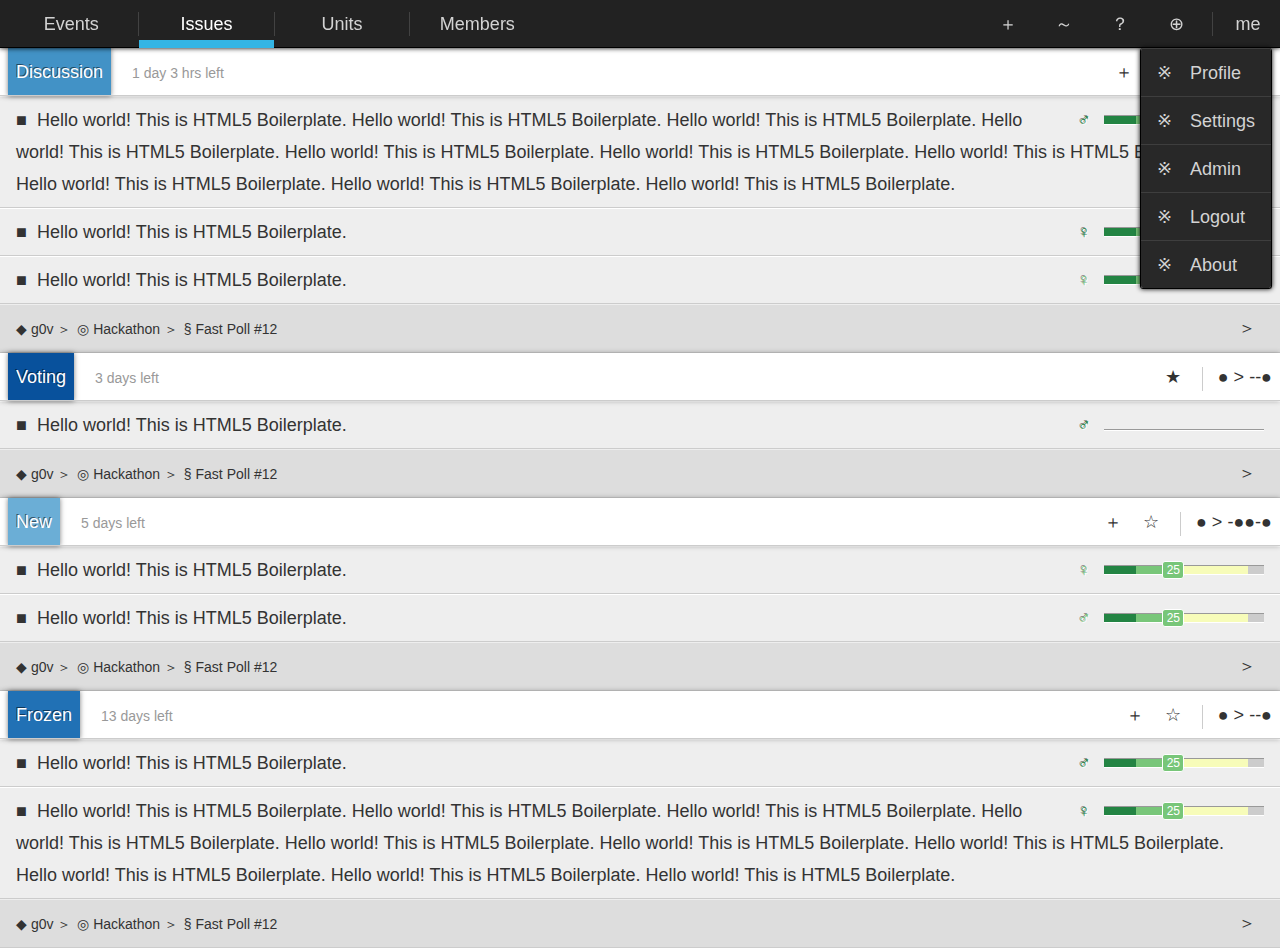
==== commit 6f3dd504: "fire.app build for gh-pages" ====
--- a/index.html
+++ b/index.html
@@ -6,7 +6,8 @@
     <head>
         <meta charset="utf-8">
         <meta http-equiv="X-UA-Compatible" content="IE=edge,chrome=1">
-        <title>issues | pirate feedback ui redesign</title>
+        <title>  Issue List
+ | pirate feedback ui redesign</title>
         <meta name="description" content="">
         <meta name="viewport" content="width=device-width">
 
@@ -24,12 +25,14 @@
         <!-- Add your site or application content here -->
 
         <section class="bar nav">
-            <a href="" class="current">Issues</a>
+            <a href="" class="current">  Issues
+</a>
             <ul class="main-menu">
-                <li><a href="">Events</a></li>
-                <li class="on"><a href="">Issues</a></li>
-                <li><a href="">Units</a></li>
-                <li><a href="">Members</a></li>
+                <li ><a href="events.html">Events</a></li>
+                <li   class="on"
+><a href="index.html">Issues</a></li>
+                <li ><a href="units.html">Units</a></li>
+                <li ><a href="members.html">Members</a></li>
             </ul>
             <ul class="action">
                 <li><a href="" class="action-icon">＋</a></li>
@@ -49,6 +52,7 @@
         </section>
 
         <section id="content-wrapper">
+
             <header class="bar level-1 issue">
                 <span class="phase discussion">Discussion</span>
                 <span class="time-left meta-text">1 day 3 hrs left</span>
@@ -240,12 +244,17 @@
             </footer>
         </section>
 
-        <!-- javascript
+        <!-- javascript-->
         <script src="//ajax.googleapis.com/ajax/libs/jquery/1.9.1/jquery.min.js"></script>
         <script>window.jQuery || document.write('<script src="js/vendor/jquery-1.9.1.min.js"><\/script>')</script>
         <script src="js/plugins.js"></script>
         <script src="js/main.js"></script>
-        -->
+        <script type="text/javascript">
+            var url = window.location.pathname;
+            var filename = url.substring(url.lastIndexOf('/')+1);
+            $(".main-menu").find("[href='"+filename"']"').parent().addClass("on");
+            alert(filename);
+        </script>
 
         <!-- Google Analytics: change UA-XXXXX-X to be your site's ID. 
         <script>
--- a/css/main.css
+++ b/css/main.css
@@ -286,8 +286,8 @@
 }
 /* line 333, ../sass/main.scss */
 .nav .current {
-  color: #d3d3d3;
   display: none;
+  color: #fff;
   padding: 0 1rem;
   min-width: 6rem;
 }
@@ -361,11 +361,15 @@
 .nav .main-menu li.on {
   border-bottom: 0.5rem #33B5E5 solid;
 }
-/* line 381, ../sass/main.scss */
+/* line 376, ../sass/main.scss */
+.nav .main-menu li.on a {
+  color: #fff;
+}
+/* line 384, ../sass/main.scss */
 .nav .action li {
   width: 3rem;
 }
-/* line 384, ../sass/main.scss */
+/* line 387, ../sass/main.scss */
 .nav .action li.profile-menu {
   margin-left: 1rem;
 }
@@ -378,7 +382,7 @@
   height: 1.5rem;
   border-left: 1px #424242 solid;
 }
-/* line 388, ../sass/main.scss */
+/* line 391, ../sass/main.scss */
 .nav .action li.profile-menu ul {
   position: absolute;
   left: auto;
@@ -400,7 +404,7 @@
   -o-border-radius: 3px;
   border-radius: 3px;
 }
-/* line 394, ../sass/main.scss */
+/* line 397, ../sass/main.scss */
 .nav .action li.profile-menu ul li {
   background-color: #282828;
   display: block;
@@ -415,16 +419,16 @@
   -moz-box-sizing: border-box;
   box-sizing: border-box;
 }
-/* line 398, ../sass/main.scss */
+/* line 401, ../sass/main.scss */
 .nav .action li.profile-menu ul li a {
   text-align: left;
 }
-/* line 407, ../sass/main.scss */
+/* line 410, ../sass/main.scss */
 .nav .highlight {
   border-bottom: 6px #33B5E5;
 }
 
-/* line 414, ../sass/main.scss */
+/* line 417, ../sass/main.scss */
 .level-1 {
   background-color: #fff;
   padding: 0 0.5rem;
@@ -446,13 +450,12 @@
   width: 100%;
   border-bottom: 1px #cccccc solid;
 }
-/* line 421, ../sass/main.scss */
+/* line 424, ../sass/main.scss */
 .level-1 .phase {
   height: 3rem;
   padding: 0.5rem;
   margin-right: 1rem;
   display: inline-block;
-  font-weight: bold;
   color: #fff;
   text-shadow: rgba(0, 0, 0, 0.5) -1px -1px 0;
   -webkit-box-sizing: border-box;
@@ -462,32 +465,32 @@
   -moz-box-shadow: rgba(0, 0, 0, 0.5) 0 0 5px;
   box-shadow: rgba(0, 0, 0, 0.5) 0 0 5px;
 }
-/* line 432, ../sass/main.scss */
+/* line 434, ../sass/main.scss */
 .level-1 .phase.admission {
   background-color: #6BAED6;
 }
-/* line 435, ../sass/main.scss */
+/* line 437, ../sass/main.scss */
 .level-1 .phase.discussion {
   background-color: #4292C6;
 }
-/* line 438, ../sass/main.scss */
+/* line 440, ../sass/main.scss */
 .level-1 .phase.verification {
   background-color: #2171B5;
 }
-/* line 441, ../sass/main.scss */
+/* line 443, ../sass/main.scss */
 .level-1 .phase.voting {
   background-color: #08519C;
 }
-/* line 446, ../sass/main.scss */
+/* line 448, ../sass/main.scss */
 .level-1 .time-left {
   color: #999;
 }
-/* line 450, ../sass/main.scss */
+/* line 452, ../sass/main.scss */
 .level-1 .action {
   margin-top: 0.5rem;
 }
 
-/* line 455, ../sass/main.scss */
+/* line 457, ../sass/main.scss */
 .level-2 {
   background-color: #eee;
   padding: 0.5rem 1rem;
@@ -519,7 +522,7 @@
   border-bottom: 1px #cccccc solid;
 }
 
-/* line 462, ../sass/main.scss */
+/* line 464, ../sass/main.scss */
 .level-3 {
   background-color: #ddd;
   padding: 0.5rem 1rem;
@@ -557,7 +560,7 @@
 /*
  * Image replacement
  */
-/* line 479, ../sass/main.scss */
+/* line 481, ../sass/main.scss */
 .ir {
   background-color: transparent;
   border: 0;
@@ -566,7 +569,7 @@
   *text-indent: -9999px;
 }
 
-/* line 487, ../sass/main.scss */
+/* line 489, ../sass/main.scss */
 .ir:before {
   content: "";
   display: block;
@@ -577,7 +580,7 @@
 /*
  * Hide from both screenreaders and browsers: h5bp.com/u
  */
-/* line 498, ../sass/main.scss */
+/* line 500, ../sass/main.scss */
 .hidden {
   display: none !important;
   visibility: hidden;
@@ -586,7 +589,7 @@
 /*
  * Hide only visually, but have it available for screenreaders: h5bp.com/v
  */
-/* line 507, ../sass/main.scss */
+/* line 509, ../sass/main.scss */
 .visuallyhidden {
   border: 0;
   clip: rect(0 0 0 0);
@@ -602,7 +605,7 @@
  * Extends the .visuallyhidden class to allow the element to be focusable
  * when navigated to via the keyboard: h5bp.com/p
  */
-/* line 524, ../sass/main.scss */
+/* line 526, ../sass/main.scss */
 .visuallyhidden.focusable:active,
 .visuallyhidden.focusable:focus {
   clip: auto;
@@ -616,7 +619,7 @@
 /*
  * Hide visually and from screenreaders, but maintain layout
  */
-/* line 537, ../sass/main.scss */
+/* line 539, ../sass/main.scss */
 .invisible {
   visibility: hidden;
 }
@@ -632,7 +635,7 @@
  * 2. The use of `table` rather than `block` is only necessary if using
  *    `:before` to contain the top-margins of child elements.
  */
-/* line 554, ../sass/main.scss */
+/* line 556, ../sass/main.scss */
 .clearfix:before,
 .clearfix:after {
   content: " ";
@@ -641,7 +644,7 @@
   /* 2 */
 }
 
-/* line 559, ../sass/main.scss */
+/* line 561, ../sass/main.scss */
 .clearfix:after {
   clear: both;
 }
@@ -650,7 +653,7 @@
  * For IE 6/7 only
  * Include this rule to trigger hasLayout and contain floats.
  */
-/* line 568, ../sass/main.scss */
+/* line 570, ../sass/main.scss */
 .clearfix {
   *zoom: 1;
 }
@@ -662,11 +665,11 @@
    ========================================================================== */
 @media only screen and (max-width: 45rem) {
   /* Style adjustments for viewports that meet the condition */
-  /* line 581, ../sass/main.scss */
+  /* line 583, ../sass/main.scss */
   .bar.nav .current {
     display: inline-block;
   }
-  /* line 585, ../sass/main.scss */
+  /* line 587, ../sass/main.scss */
   .bar.nav ul.main-menu {
     position: absolute;
     left: 0.5rem;
@@ -688,7 +691,11 @@
     -o-border-radius: 3px;
     border-radius: 3px;
   }
-  /* line 591, ../sass/main.scss */
+  /* line 593, ../sass/main.scss */
+  .bar.nav ul.main-menu .current {
+    color: #fff;
+  }
+  /* line 597, ../sass/main.scss */
   .bar.nav ul.main-menu li {
     background-color: #282828;
     display: block;
@@ -703,26 +710,30 @@
     -moz-box-sizing: border-box;
     box-sizing: border-box;
   }
-  /* line 595, ../sass/main.scss */
+  /* line 601, ../sass/main.scss */
   .bar.nav ul.main-menu li:not(:first-child) {
     margin-left: 0;
   }
-  /* line 597, ../sass/main.scss */
+  /* line 603, ../sass/main.scss */
   .bar.nav ul.main-menu li:not(:first-child) ::before {
     display: none;
   }
-  /* line 602, ../sass/main.scss */
+  /* line 608, ../sass/main.scss */
   .bar.nav ul.main-menu li:first-child {
     padding-left: 1rem;
   }
-  /* line 606, ../sass/main.scss */
+  /* line 612, ../sass/main.scss */
   .bar.nav ul.main-menu li a {
     text-align: left;
   }
-  /* line 610, ../sass/main.scss */
+  /* line 616, ../sass/main.scss */
   .bar.nav ul.main-menu li.on {
     border-top: 1px #3e3e3e solid;
     border-bottom: 0;
+  }
+  /* line 619, ../sass/main.scss */
+  .bar.nav ul.main-menu li.on a {
+    color: #d3d3d3;
   }
 }
 @media print, (-o-min-device-pixel-ratio: 5 / 4), (-webkit-min-device-pixel-ratio: 1.25), (min-resolution: 120dpi) {
@@ -733,7 +744,7 @@
    Inlined to avoid required HTTP connection: h5bp.com/r
    ========================================================================== */
 @media print {
-  /* line 632, ../sass/main.scss */
+  /* line 641, ../sass/main.scss */
   * {
     background: transparent !important;
     color: #000 !important;
@@ -742,18 +753,18 @@
     text-shadow: none !important;
   }
 
-  /* line 640, ../sass/main.scss */
+  /* line 649, ../sass/main.scss */
   a,
   a:visited {
     text-decoration: underline;
   }
 
-  /* line 644, ../sass/main.scss */
+  /* line 653, ../sass/main.scss */
   a[href]:after {
     content: " (" attr(href) ")";
   }
 
-  /* line 648, ../sass/main.scss */
+  /* line 657, ../sass/main.scss */
   abbr[title]:after {
     content: " (" attr(title) ")";
   }
@@ -761,33 +772,33 @@
   /*
    * Don't show links for images, or javascript/internal links
    */
-  /* line 658, ../sass/main.scss */
+  /* line 667, ../sass/main.scss */
   .ir a:after,
   a[href^="javascript:"]:after,
   a[href^="#"]:after {
     content: "";
   }
 
-  /* line 663, ../sass/main.scss */
+  /* line 672, ../sass/main.scss */
   pre,
   blockquote {
     border: 1px solid #999;
     page-break-inside: avoid;
   }
 
-  /* line 668, ../sass/main.scss */
+  /* line 677, ../sass/main.scss */
   thead {
     display: table-header-group;
     /* h5bp.com/t */
   }
 
-  /* line 673, ../sass/main.scss */
+  /* line 682, ../sass/main.scss */
   tr,
   img {
     page-break-inside: avoid;
   }
 
-  /* line 677, ../sass/main.scss */
+  /* line 686, ../sass/main.scss */
   img {
     max-width: 100% !important;
   }
@@ -796,7 +807,7 @@
     margin: 0.5cm;
 }
 
-  /* line 687, ../sass/main.scss */
+  /* line 696, ../sass/main.scss */
   p,
   h2,
   h3 {
@@ -804,7 +815,7 @@
     widows: 3;
   }
 
-  /* line 693, ../sass/main.scss */
+  /* line 702, ../sass/main.scss */
   h2,
   h3 {
     page-break-after: avoid;
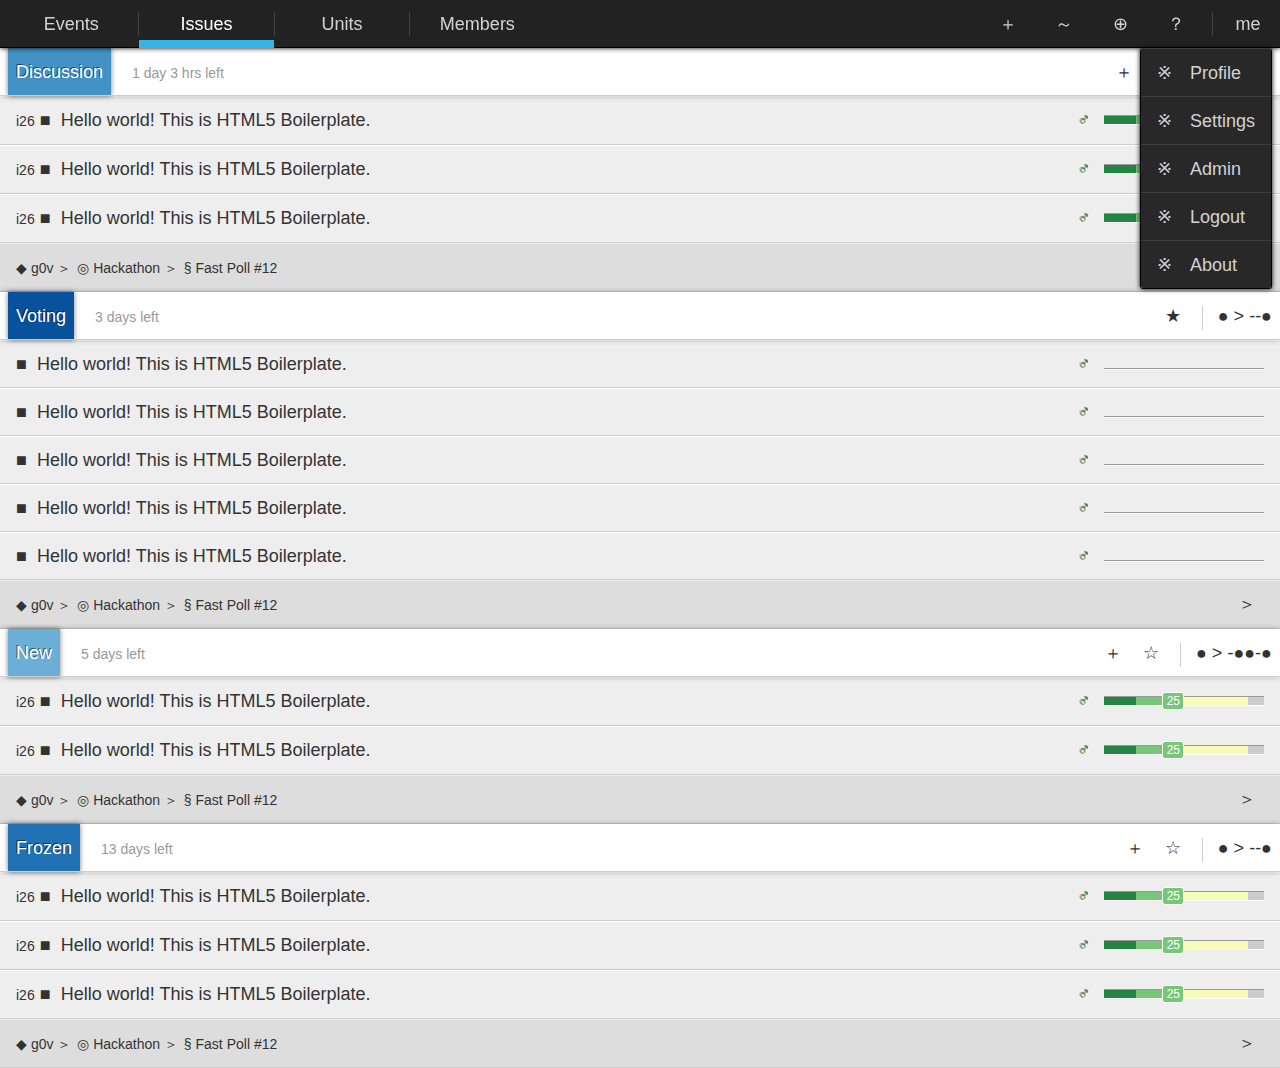
==== commit 82349f08: "issue detail page, template structure" ====
--- a/index.html
+++ b/index.html
@@ -37,8 +37,8 @@
             <ul class="action">
                 <li><a href="" class="action-icon">＋</a></li>
                 <li><a href="" class="action-icon">～</a></li>
+                <li><a href="" class="action-icon">⊕</a></li>
                 <li><a href="" class="action-icon">？</a></li>
-                <li><a href="" class="action-icon">⊕</a></li>
                 <li class="profile-menu"><a href="" class="action-icon">me</a>
                     <ul>
                         <li><a href="">※　Profile</a></li>
@@ -62,47 +62,53 @@
                     <a href="" class="action-delegation">● > ●-●-</a>
                 </span>
             </header>
-            <article class="bar level-2 initiative">
-                <span class="user-status">
-                    <span class="status direct-support">♂</span>
-                    <span class="progress-bar">
-                        <span class="progress-amount direct-support"></span>
-                        <span class="progress-amount indirect-support">
-                            <span class="progress-number">\25</span>
-                        </span>
-                        <span class="progress-amount potential-support"></span>
-                    </span>
-                </span>
-                <span class="description-icon">■</span>
-                <span>Hello world! This is HTML5 Boilerplate. Hello world! This is HTML5 Boilerplate. Hello world! This is HTML5 Boilerplate. Hello world! This is HTML5 Boilerplate. Hello world! This is HTML5 Boilerplate. Hello world! This is HTML5 Boilerplate. Hello world! This is HTML5 Boilerplate. Hello world! This is HTML5 Boilerplate. Hello world! This is HTML5 Boilerplate. Hello world! This is HTML5 Boilerplate.</span>
-            </article>
-            <article class="bar level-2">
-                <span class="user-status">
-                    <span class="status direct-support">♀</span>
-                    <span class="progress-bar">
-                        <span class="progress-amount direct-support"></span>
-                        <span class="progress-amount indirect-support">
-                            <span class="progress-number">25</span>
-                        </span>
-                        <span class="progress-amount potential-support"></span>
-                    </span>
-                </span>
-                <span class="description-icon">■</span>
-                <span>Hello world! This is HTML5 Boilerplate.</span>
-            </article>
-            <article class="bar level-2">
-                <span class="user-status">
-                    <span class="status indirect-support">♀</span>
-                    <span class="progress-bar">
-                        <span class="progress-amount direct-support"></span>
-                        <span class="progress-amount indirect-support">
-                            <span class="progress-number">25</span>
-                        </span>
-                        <span class="progress-amount potential-support"></span>
-                    </span>
-                </span>
-                <span class="description-icon">■</span>
-                <span>Hello world! This is HTML5 Boilerplate.</span>
+            <article class="bar level-2 initiative-title">
+                <span class="user-status">
+                    <span class="status direct-support">♂</span>
+                    <a class="progress-bar" href="">
+                        <span class="progress-amount direct-support"></span>
+                        <span class="progress-amount indirect-support">
+                            <span class="progress-number">25</span>
+                        </span>
+                        <span class="progress-amount potential-support"></span>
+                    </a>
+                </span>
+                <span class="meta-text">i26</span>
+                <span class="description-icon">■</span>
+                <span>Hello world! This is HTML5 Boilerplate.
+                </span>
+            </article>
+            <article class="bar level-2 initiative-title">
+                <span class="user-status">
+                    <span class="status direct-support">♂</span>
+                    <a class="progress-bar" href="">
+                        <span class="progress-amount direct-support"></span>
+                        <span class="progress-amount indirect-support">
+                            <span class="progress-number">25</span>
+                        </span>
+                        <span class="progress-amount potential-support"></span>
+                    </a>
+                </span>
+                <span class="meta-text">i26</span>
+                <span class="description-icon">■</span>
+                <span>Hello world! This is HTML5 Boilerplate.
+                </span>
+            </article>
+            <article class="bar level-2 initiative-title">
+                <span class="user-status">
+                    <span class="status direct-support">♂</span>
+                    <a class="progress-bar" href="">
+                        <span class="progress-amount direct-support"></span>
+                        <span class="progress-amount indirect-support">
+                            <span class="progress-number">25</span>
+                        </span>
+                        <span class="progress-amount potential-support"></span>
+                    </a>
+                </span>
+                <span class="meta-text">i26</span>
+                <span class="description-icon">■</span>
+                <span>Hello world! This is HTML5 Boilerplate.
+                </span>
             </article>
             <footer class="bar level-3">
                 <span class="meta-text">
@@ -113,7 +119,7 @@
                     <span>§ Fast Poll #12</span>
                 </span>
                 <span class="action">
-                    <a href="" class="action-icon">＞</a>
+                    <a href="issue.html" class="action-icon">＞</a>
                 </span>
             </footer>
             <header class="bar level-1 issue">
@@ -124,13 +130,55 @@
                     <a href="" class="action-delegation">● > --●</a>
                 </span>
             </header>
-            <article class="bar level-2">
-                <span class="user-status">
-                    <span class="status direct-support">♂</span>
-                    <span class="progress-bar voting"></span>
-                </span>
-                <span class="description-icon">■</span>
-                <span>Hello world! This is HTML5 Boilerplate.</span>
+            <article class="bar level-2 initiative-title">
+                <span class="user-status">
+                    <span class="status direct-support">♂</span>
+                    <a class="progress-bar voting">
+                    </a>
+                </span>
+                <span class="description-icon">■</span>
+                <span>Hello world! This is HTML5 Boilerplate.
+                </span>
+            </article>
+            <article class="bar level-2 initiative-title">
+                <span class="user-status">
+                    <span class="status direct-support">♂</span>
+                    <a class="progress-bar voting">
+                    </a>
+                </span>
+                <span class="description-icon">■</span>
+                <span>Hello world! This is HTML5 Boilerplate.
+                </span>
+            </article>
+            <article class="bar level-2 initiative-title">
+                <span class="user-status">
+                    <span class="status direct-support">♂</span>
+                    <a class="progress-bar voting">
+                    </a>
+                </span>
+                <span class="description-icon">■</span>
+                <span>Hello world! This is HTML5 Boilerplate.
+                </span>
+            </article>
+            <article class="bar level-2 initiative-title">
+                <span class="user-status">
+                    <span class="status direct-support">♂</span>
+                    <a class="progress-bar voting">
+                    </a>
+                </span>
+                <span class="description-icon">■</span>
+                <span>Hello world! This is HTML5 Boilerplate.
+                </span>
+            </article>
+            <article class="bar level-2 initiative-title">
+                <span class="user-status">
+                    <span class="status direct-support">♂</span>
+                    <a class="progress-bar voting">
+                    </a>
+                </span>
+                <span class="description-icon">■</span>
+                <span>Hello world! This is HTML5 Boilerplate.
+                </span>
             </article>
             <footer class="bar level-3">
                 <span class="meta-text">
@@ -141,7 +189,7 @@
                     <span>§ Fast Poll #12</span>
                 </span>
                 <span class="action">
-                    <a href="" class="action-icon">＞</a>
+                    <a href="issue.html" class="action-icon">＞</a>
                 </span>
             </footer>
             <header class="bar level-1 issue">
@@ -153,33 +201,37 @@
                     <a href="" class="action-delegation">● > -●●-●</a>
                 </span>
             </header>
-            <article class="bar level-2">
-                <span class="user-status">
-                    <span class="status indirect-support">♀</span>
-                    <span class="progress-bar">
-                        <span class="progress-amount direct-support"></span>
-                        <span class="progress-amount indirect-support">
-                            <span class="progress-number">25</span>
-                        </span>
-                        <span class="progress-amount potential-support"></span>
-                    </span>
-                </span>
-                <span class="description-icon">■</span>
-                <span>Hello world! This is HTML5 Boilerplate.</span>
-            </article>
-            <article class="bar level-2">
-                <span class="user-status">
-                    <span class="status indirect-support">♂</span>
-                    <span class="progress-bar">
-                        <span class="progress-amount direct-support"></span>
-                        <span class="progress-amount indirect-support">
-                            <span class="progress-number">25</span>
-                        </span>
-                        <span class="progress-amount potential-support"></span>
-                    </span>
-                </span>
-                <span class="description-icon">■</span>
-                <span>Hello world! This is HTML5 Boilerplate.</span>
+            <article class="bar level-2 initiative-title">
+                <span class="user-status">
+                    <span class="status direct-support">♂</span>
+                    <a class="progress-bar" href="">
+                        <span class="progress-amount direct-support"></span>
+                        <span class="progress-amount indirect-support">
+                            <span class="progress-number">25</span>
+                        </span>
+                        <span class="progress-amount potential-support"></span>
+                    </a>
+                </span>
+                <span class="meta-text">i26</span>
+                <span class="description-icon">■</span>
+                <span>Hello world! This is HTML5 Boilerplate.
+                </span>
+            </article>
+            <article class="bar level-2 initiative-title">
+                <span class="user-status">
+                    <span class="status direct-support">♂</span>
+                    <a class="progress-bar" href="">
+                        <span class="progress-amount direct-support"></span>
+                        <span class="progress-amount indirect-support">
+                            <span class="progress-number">25</span>
+                        </span>
+                        <span class="progress-amount potential-support"></span>
+                    </a>
+                </span>
+                <span class="meta-text">i26</span>
+                <span class="description-icon">■</span>
+                <span>Hello world! This is HTML5 Boilerplate.
+                </span>
             </article>
             <footer class="bar level-3">
                 <span class="meta-text">
@@ -190,7 +242,7 @@
                     <span>§ Fast Poll #12</span>
                 </span>
                 <span class="action">
-                    <a href="" class="action-icon">＞</a>
+                    <a href="issue.html" class="action-icon">＞</a>
                 </span>
             </footer>
             <header class="bar level-1 issue">
@@ -202,33 +254,53 @@
                     <a href="" class="action-delegation">● > --●</a>
                 </span>
             </header>
-            <article class="bar level-2">
-                <span class="user-status">
-                    <span class="status direct-support">♂</span>
-                    <span class="progress-bar">
-                        <span class="progress-amount direct-support"></span>
-                        <span class="progress-amount indirect-support">
-                            <span class="progress-number">25</span>
-                        </span>
-                        <span class="progress-amount potential-support"></span>
-                    </span>
-                </span>
-                <span class="description-icon">■</span>
-                <span>Hello world! This is HTML5 Boilerplate.</span>
-            </article>
-            <article class="bar level-2 initiative">
-                <span class="user-status">
-                    <span class="status direct-support">♀</span>
-                    <span class="progress-bar">
-                        <span class="progress-amount direct-support"></span>
-                        <span class="progress-amount indirect-support">
-                            <span class="progress-number">25</span>
-                        </span>
-                        <span class="progress-amount potential-support"></span>
-                    </span>
-                </span>
-                <span class="description-icon">■</span>
-                <span>Hello world! This is HTML5 Boilerplate. Hello world! This is HTML5 Boilerplate. Hello world! This is HTML5 Boilerplate. Hello world! This is HTML5 Boilerplate. Hello world! This is HTML5 Boilerplate. Hello world! This is HTML5 Boilerplate. Hello world! This is HTML5 Boilerplate. Hello world! This is HTML5 Boilerplate. Hello world! This is HTML5 Boilerplate. Hello world! This is HTML5 Boilerplate.</span>
+            <article class="bar level-2 initiative-title">
+                <span class="user-status">
+                    <span class="status direct-support">♂</span>
+                    <a class="progress-bar" href="">
+                        <span class="progress-amount direct-support"></span>
+                        <span class="progress-amount indirect-support">
+                            <span class="progress-number">25</span>
+                        </span>
+                        <span class="progress-amount potential-support"></span>
+                    </a>
+                </span>
+                <span class="meta-text">i26</span>
+                <span class="description-icon">■</span>
+                <span>Hello world! This is HTML5 Boilerplate.
+                </span>
+            </article>
+            <article class="bar level-2 initiative-title">
+                <span class="user-status">
+                    <span class="status direct-support">♂</span>
+                    <a class="progress-bar" href="">
+                        <span class="progress-amount direct-support"></span>
+                        <span class="progress-amount indirect-support">
+                            <span class="progress-number">25</span>
+                        </span>
+                        <span class="progress-amount potential-support"></span>
+                    </a>
+                </span>
+                <span class="meta-text">i26</span>
+                <span class="description-icon">■</span>
+                <span>Hello world! This is HTML5 Boilerplate.
+                </span>
+            </article>
+            <article class="bar level-2 initiative-title">
+                <span class="user-status">
+                    <span class="status direct-support">♂</span>
+                    <a class="progress-bar" href="">
+                        <span class="progress-amount direct-support"></span>
+                        <span class="progress-amount indirect-support">
+                            <span class="progress-number">25</span>
+                        </span>
+                        <span class="progress-amount potential-support"></span>
+                    </a>
+                </span>
+                <span class="meta-text">i26</span>
+                <span class="description-icon">■</span>
+                <span>Hello world! This is HTML5 Boilerplate.
+                </span>
             </article>
             <footer class="bar level-3">
                 <span class="meta-text">
@@ -239,22 +311,17 @@
                     <span>§ Fast Poll #12</span>
                 </span>
                 <span class="action">
-                    <a href="" class="action-icon">＞</a>
+                    <a href="issue.html" class="action-icon">＞</a>
                 </span>
             </footer>
         </section>
 
-        <!-- javascript-->
+        <!-- javascript
         <script src="//ajax.googleapis.com/ajax/libs/jquery/1.9.1/jquery.min.js"></script>
         <script>window.jQuery || document.write('<script src="js/vendor/jquery-1.9.1.min.js"><\/script>')</script>
         <script src="js/plugins.js"></script>
         <script src="js/main.js"></script>
-        <script type="text/javascript">
-            var url = window.location.pathname;
-            var filename = url.substring(url.lastIndexOf('/')+1);
-            $(".main-menu").find("[href='"+filename"']"').parent().addClass("on");
-            alert(filename);
-        </script>
+        -->
 
         <!-- Google Analytics: change UA-XXXXX-X to be your site's ID. 
         <script>
--- a/css/main.css
+++ b/css/main.css
@@ -554,13 +554,64 @@
   border-bottom: 1px #cccccc solid;
 }
 
+/* line 471, ../sass/main.scss */
+.level-4 {
+  background-color: #ccc;
+  padding: 0.5rem 1rem;
+}
+/* line 102, ../sass/main.scss */
+.level-4 {
+  position: relative;
+}
+/* line 106, ../sass/main.scss */
+.level-4::before {
+  content: "";
+  position: absolute;
+  left: 0;
+  top: 0;
+  width: 100%;
+  border-top: 1px #dddddd solid;
+}
+/* line 117, ../sass/main.scss */
+.level-4 {
+  position: relative;
+}
+/* line 121, ../sass/main.scss */
+.level-4::after {
+  content: "";
+  position: absolute;
+  left: 0;
+  bottom: 0;
+  width: 100%;
+  border-bottom: 1px #cccccc solid;
+}
+
+/* line 479, ../sass/main.scss */
+.issue-detail-title .level-1 {
+  position: fixed;
+  top: 3rem;
+}
+
+/* line 485, ../sass/main.scss */
+.issue-detail-content {
+  margin-top: 6rem;
+}
+
+/* line 490, ../sass/main.scss */
+.initiative-wrapper .initiative-title {
+  background-color: #fff;
+  -webkit-box-shadow: rgba(0, 0, 0, 0.3) 0 0 5px;
+  -moz-box-shadow: rgba(0, 0, 0, 0.3) 0 0 5px;
+  box-shadow: rgba(0, 0, 0, 0.3) 0 0 5px;
+}
+
 /* ==========================================================================
    Helper classes
    ========================================================================== */
 /*
  * Image replacement
  */
-/* line 481, ../sass/main.scss */
+/* line 506, ../sass/main.scss */
 .ir {
   background-color: transparent;
   border: 0;
@@ -569,7 +620,7 @@
   *text-indent: -9999px;
 }
 
-/* line 489, ../sass/main.scss */
+/* line 514, ../sass/main.scss */
 .ir:before {
   content: "";
   display: block;
@@ -580,7 +631,7 @@
 /*
  * Hide from both screenreaders and browsers: h5bp.com/u
  */
-/* line 500, ../sass/main.scss */
+/* line 525, ../sass/main.scss */
 .hidden {
   display: none !important;
   visibility: hidden;
@@ -589,7 +640,7 @@
 /*
  * Hide only visually, but have it available for screenreaders: h5bp.com/v
  */
-/* line 509, ../sass/main.scss */
+/* line 534, ../sass/main.scss */
 .visuallyhidden {
   border: 0;
   clip: rect(0 0 0 0);
@@ -605,7 +656,7 @@
  * Extends the .visuallyhidden class to allow the element to be focusable
  * when navigated to via the keyboard: h5bp.com/p
  */
-/* line 526, ../sass/main.scss */
+/* line 551, ../sass/main.scss */
 .visuallyhidden.focusable:active,
 .visuallyhidden.focusable:focus {
   clip: auto;
@@ -619,7 +670,7 @@
 /*
  * Hide visually and from screenreaders, but maintain layout
  */
-/* line 539, ../sass/main.scss */
+/* line 564, ../sass/main.scss */
 .invisible {
   visibility: hidden;
 }
@@ -635,7 +686,7 @@
  * 2. The use of `table` rather than `block` is only necessary if using
  *    `:before` to contain the top-margins of child elements.
  */
-/* line 556, ../sass/main.scss */
+/* line 581, ../sass/main.scss */
 .clearfix:before,
 .clearfix:after {
   content: " ";
@@ -644,7 +695,7 @@
   /* 2 */
 }
 
-/* line 561, ../sass/main.scss */
+/* line 586, ../sass/main.scss */
 .clearfix:after {
   clear: both;
 }
@@ -653,7 +704,7 @@
  * For IE 6/7 only
  * Include this rule to trigger hasLayout and contain floats.
  */
-/* line 570, ../sass/main.scss */
+/* line 595, ../sass/main.scss */
 .clearfix {
   *zoom: 1;
 }
@@ -665,11 +716,11 @@
    ========================================================================== */
 @media only screen and (max-width: 45rem) {
   /* Style adjustments for viewports that meet the condition */
-  /* line 583, ../sass/main.scss */
+  /* line 608, ../sass/main.scss */
   .bar.nav .current {
     display: inline-block;
   }
-  /* line 587, ../sass/main.scss */
+  /* line 612, ../sass/main.scss */
   .bar.nav ul.main-menu {
     position: absolute;
     left: 0.5rem;
@@ -691,11 +742,11 @@
     -o-border-radius: 3px;
     border-radius: 3px;
   }
-  /* line 593, ../sass/main.scss */
+  /* line 618, ../sass/main.scss */
   .bar.nav ul.main-menu .current {
     color: #fff;
   }
-  /* line 597, ../sass/main.scss */
+  /* line 622, ../sass/main.scss */
   .bar.nav ul.main-menu li {
     background-color: #282828;
     display: block;
@@ -710,28 +761,28 @@
     -moz-box-sizing: border-box;
     box-sizing: border-box;
   }
-  /* line 601, ../sass/main.scss */
+  /* line 626, ../sass/main.scss */
   .bar.nav ul.main-menu li:not(:first-child) {
     margin-left: 0;
   }
-  /* line 603, ../sass/main.scss */
+  /* line 628, ../sass/main.scss */
   .bar.nav ul.main-menu li:not(:first-child) ::before {
     display: none;
   }
-  /* line 608, ../sass/main.scss */
+  /* line 633, ../sass/main.scss */
   .bar.nav ul.main-menu li:first-child {
     padding-left: 1rem;
   }
-  /* line 612, ../sass/main.scss */
+  /* line 637, ../sass/main.scss */
   .bar.nav ul.main-menu li a {
     text-align: left;
   }
-  /* line 616, ../sass/main.scss */
+  /* line 641, ../sass/main.scss */
   .bar.nav ul.main-menu li.on {
     border-top: 1px #3e3e3e solid;
     border-bottom: 0;
   }
-  /* line 619, ../sass/main.scss */
+  /* line 644, ../sass/main.scss */
   .bar.nav ul.main-menu li.on a {
     color: #d3d3d3;
   }
@@ -744,7 +795,7 @@
    Inlined to avoid required HTTP connection: h5bp.com/r
    ========================================================================== */
 @media print {
-  /* line 641, ../sass/main.scss */
+  /* line 666, ../sass/main.scss */
   * {
     background: transparent !important;
     color: #000 !important;
@@ -753,18 +804,18 @@
     text-shadow: none !important;
   }
 
-  /* line 649, ../sass/main.scss */
+  /* line 674, ../sass/main.scss */
   a,
   a:visited {
     text-decoration: underline;
   }
 
-  /* line 653, ../sass/main.scss */
+  /* line 678, ../sass/main.scss */
   a[href]:after {
     content: " (" attr(href) ")";
   }
 
-  /* line 657, ../sass/main.scss */
+  /* line 682, ../sass/main.scss */
   abbr[title]:after {
     content: " (" attr(title) ")";
   }
@@ -772,33 +823,33 @@
   /*
    * Don't show links for images, or javascript/internal links
    */
-  /* line 667, ../sass/main.scss */
+  /* line 692, ../sass/main.scss */
   .ir a:after,
   a[href^="javascript:"]:after,
   a[href^="#"]:after {
     content: "";
   }
 
-  /* line 672, ../sass/main.scss */
+  /* line 697, ../sass/main.scss */
   pre,
   blockquote {
     border: 1px solid #999;
     page-break-inside: avoid;
   }
 
-  /* line 677, ../sass/main.scss */
+  /* line 702, ../sass/main.scss */
   thead {
     display: table-header-group;
     /* h5bp.com/t */
   }
 
-  /* line 682, ../sass/main.scss */
+  /* line 707, ../sass/main.scss */
   tr,
   img {
     page-break-inside: avoid;
   }
 
-  /* line 686, ../sass/main.scss */
+  /* line 711, ../sass/main.scss */
   img {
     max-width: 100% !important;
   }
@@ -807,7 +858,7 @@
     margin: 0.5cm;
 }
 
-  /* line 696, ../sass/main.scss */
+  /* line 721, ../sass/main.scss */
   p,
   h2,
   h3 {
@@ -815,7 +866,7 @@
     widows: 3;
   }
 
-  /* line 702, ../sass/main.scss */
+  /* line 727, ../sass/main.scss */
   h2,
   h3 {
     page-break-after: avoid;
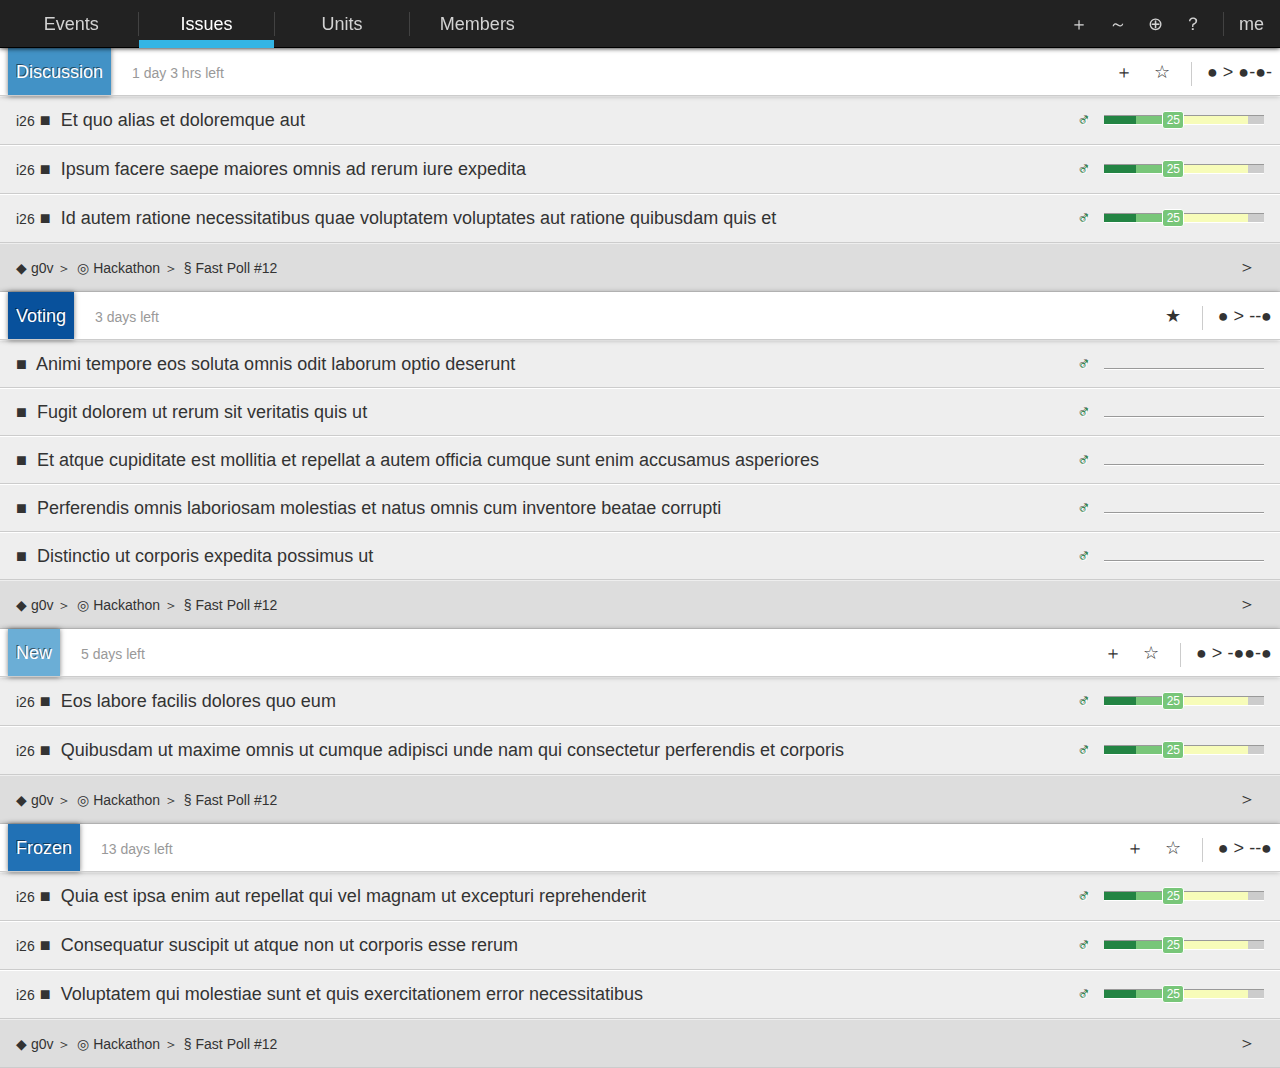
==== commit 3d7eecc5: "add jquery interactive effect! caasi++, tka++" ====
--- a/index.html
+++ b/index.html
@@ -1,335 +1,335 @@
-<!DOCTYPE html>
-<!--[if lt IE 7]>      <html class="no-js lt-ie9 lt-ie8 lt-ie7"> <![endif]-->
-<!--[if IE 7]>         <html class="no-js lt-ie9 lt-ie8"> <![endif]-->
-<!--[if IE 8]>         <html class="no-js lt-ie9"> <![endif]-->
-<!--[if gt IE 8]><!--> <html class="no-js"> <!--<![endif]-->
-    <head>
-        <meta charset="utf-8">
-        <meta http-equiv="X-UA-Compatible" content="IE=edge,chrome=1">
-        <title>  Issue List
- | pirate feedback ui redesign</title>
-        <meta name="description" content="">
-        <meta name="viewport" content="width=device-width">
-
-        <!-- Place favicon.ico and apple-touch-icon.png in the root directory -->
-
-        <link rel="stylesheet" href="css/normalize.css">
-        <link rel="stylesheet" href="css/main.css">
-        <script src="js/vendor/modernizr-2.6.2.min.js"></script>
-    </head>
-    <body>
-        <!--[if lt IE 7]>
-            <p class="chromeframe">You are using an <strong>outdated</strong> browser. Please <a href="http://browsehappy.com/">upgrade your browser</a> or <a href="http://www.google.com/chromeframe/?redirect=true">activate Google Chrome Frame</a> to improve your experience.</p>
-        <![endif]-->
-
-        <!-- Add your site or application content here -->
-
-        <section class="bar nav">
-            <a href="" class="current">  Issues
-</a>
-            <ul class="main-menu">
-                <li ><a href="events.html">Events</a></li>
-                <li   class="on"
-><a href="index.html">Issues</a></li>
-                <li ><a href="units.html">Units</a></li>
-                <li ><a href="members.html">Members</a></li>
-            </ul>
-            <ul class="action">
-                <li><a href="" class="action-icon">＋</a></li>
-                <li><a href="" class="action-icon">～</a></li>
-                <li><a href="" class="action-icon">⊕</a></li>
-                <li><a href="" class="action-icon">？</a></li>
-                <li class="profile-menu"><a href="" class="action-icon">me</a>
-                    <ul>
-                        <li><a href="">※　Profile</a></li>
-                        <li><a href="">※　Settings</a></li>
-                        <li><a href="">※　Admin</a></li>
-                        <li><a href="">※　Logout</a></li>
-                        <li><a href="">※　About</a></li>
-                    </ul>
-                </li>
-            </ul>
-        </section>
-
-        <section id="content-wrapper">
-
-            <header class="bar level-1 issue">
-                <span class="phase discussion">Discussion</span>
-                <span class="time-left meta-text">1 day 3 hrs left</span>
-                <span class="action">
-                    <a href="" class="action-icon">＋</a>
-                    <a href="" class="action-icon">☆</a>
-                    <a href="" class="action-delegation">● > ●-●-</a>
-                </span>
-            </header>
-            <article class="bar level-2 initiative-title">
-                <span class="user-status">
-                    <span class="status direct-support">♂</span>
-                    <a class="progress-bar" href="">
-                        <span class="progress-amount direct-support"></span>
-                        <span class="progress-amount indirect-support">
-                            <span class="progress-number">25</span>
-                        </span>
-                        <span class="progress-amount potential-support"></span>
-                    </a>
-                </span>
-                <span class="meta-text">i26</span>
-                <span class="description-icon">■</span>
-                <span>Hello world! This is HTML5 Boilerplate.
-                </span>
-            </article>
-            <article class="bar level-2 initiative-title">
-                <span class="user-status">
-                    <span class="status direct-support">♂</span>
-                    <a class="progress-bar" href="">
-                        <span class="progress-amount direct-support"></span>
-                        <span class="progress-amount indirect-support">
-                            <span class="progress-number">25</span>
-                        </span>
-                        <span class="progress-amount potential-support"></span>
-                    </a>
-                </span>
-                <span class="meta-text">i26</span>
-                <span class="description-icon">■</span>
-                <span>Hello world! This is HTML5 Boilerplate.
-                </span>
-            </article>
-            <article class="bar level-2 initiative-title">
-                <span class="user-status">
-                    <span class="status direct-support">♂</span>
-                    <a class="progress-bar" href="">
-                        <span class="progress-amount direct-support"></span>
-                        <span class="progress-amount indirect-support">
-                            <span class="progress-number">25</span>
-                        </span>
-                        <span class="progress-amount potential-support"></span>
-                    </a>
-                </span>
-                <span class="meta-text">i26</span>
-                <span class="description-icon">■</span>
-                <span>Hello world! This is HTML5 Boilerplate.
-                </span>
-            </article>
-            <footer class="bar level-3">
-                <span class="meta-text">
-                    <span>◆ g0v</span>
-                    <span class="description-icon">＞</span>
-                    <span>◎ Hackathon</span>
-                    <span class="description-icon">＞</span>
-                    <span>§ Fast Poll #12</span>
-                </span>
-                <span class="action">
-                    <a href="issue.html" class="action-icon">＞</a>
-                </span>
-            </footer>
-            <header class="bar level-1 issue">
-                <span class="phase voting">Voting</span>
-                <span class="time-left meta-text">3 days left</span>
-                <span class="action">
-                    <a href="" class="action-icon">★</a>
-                    <a href="" class="action-delegation">● > --●</a>
-                </span>
-            </header>
-            <article class="bar level-2 initiative-title">
-                <span class="user-status">
-                    <span class="status direct-support">♂</span>
-                    <a class="progress-bar voting">
-                    </a>
-                </span>
-                <span class="description-icon">■</span>
-                <span>Hello world! This is HTML5 Boilerplate.
-                </span>
-            </article>
-            <article class="bar level-2 initiative-title">
-                <span class="user-status">
-                    <span class="status direct-support">♂</span>
-                    <a class="progress-bar voting">
-                    </a>
-                </span>
-                <span class="description-icon">■</span>
-                <span>Hello world! This is HTML5 Boilerplate.
-                </span>
-            </article>
-            <article class="bar level-2 initiative-title">
-                <span class="user-status">
-                    <span class="status direct-support">♂</span>
-                    <a class="progress-bar voting">
-                    </a>
-                </span>
-                <span class="description-icon">■</span>
-                <span>Hello world! This is HTML5 Boilerplate.
-                </span>
-            </article>
-            <article class="bar level-2 initiative-title">
-                <span class="user-status">
-                    <span class="status direct-support">♂</span>
-                    <a class="progress-bar voting">
-                    </a>
-                </span>
-                <span class="description-icon">■</span>
-                <span>Hello world! This is HTML5 Boilerplate.
-                </span>
-            </article>
-            <article class="bar level-2 initiative-title">
-                <span class="user-status">
-                    <span class="status direct-support">♂</span>
-                    <a class="progress-bar voting">
-                    </a>
-                </span>
-                <span class="description-icon">■</span>
-                <span>Hello world! This is HTML5 Boilerplate.
-                </span>
-            </article>
-            <footer class="bar level-3">
-                <span class="meta-text">
-                    <span>◆ g0v</span>
-                    <span class="description-icon">＞</span>
-                    <span>◎ Hackathon</span>
-                    <span class="description-icon">＞</span>
-                    <span>§ Fast Poll #12</span>
-                </span>
-                <span class="action">
-                    <a href="issue.html" class="action-icon">＞</a>
-                </span>
-            </footer>
-            <header class="bar level-1 issue">
-                <span class="phase admission">New</span>
-                <span class="time-left meta-text">5 days left</span>
-                <span class="action">
-                    <a href="" class="action-icon">＋</a>
-                    <a href="" class="action-icon">☆</a>
-                    <a href="" class="action-delegation">● > -●●-●</a>
-                </span>
-            </header>
-            <article class="bar level-2 initiative-title">
-                <span class="user-status">
-                    <span class="status direct-support">♂</span>
-                    <a class="progress-bar" href="">
-                        <span class="progress-amount direct-support"></span>
-                        <span class="progress-amount indirect-support">
-                            <span class="progress-number">25</span>
-                        </span>
-                        <span class="progress-amount potential-support"></span>
-                    </a>
-                </span>
-                <span class="meta-text">i26</span>
-                <span class="description-icon">■</span>
-                <span>Hello world! This is HTML5 Boilerplate.
-                </span>
-            </article>
-            <article class="bar level-2 initiative-title">
-                <span class="user-status">
-                    <span class="status direct-support">♂</span>
-                    <a class="progress-bar" href="">
-                        <span class="progress-amount direct-support"></span>
-                        <span class="progress-amount indirect-support">
-                            <span class="progress-number">25</span>
-                        </span>
-                        <span class="progress-amount potential-support"></span>
-                    </a>
-                </span>
-                <span class="meta-text">i26</span>
-                <span class="description-icon">■</span>
-                <span>Hello world! This is HTML5 Boilerplate.
-                </span>
-            </article>
-            <footer class="bar level-3">
-                <span class="meta-text">
-                    <span>◆ g0v</span>
-                    <span class="description-icon">＞</span>
-                    <span>◎ Hackathon</span>
-                    <span class="description-icon">＞</span>
-                    <span>§ Fast Poll #12</span>
-                </span>
-                <span class="action">
-                    <a href="issue.html" class="action-icon">＞</a>
-                </span>
-            </footer>
-            <header class="bar level-1 issue">
-                <span class="phase verification">Frozen</span>
-                <span class="time-left meta-text">13 days left</span>
-                <span class="action">
-                    <a href="" class="action-icon">＋</a>
-                    <a href="" class="action-icon">☆</a>
-                    <a href="" class="action-delegation">● > --●</a>
-                </span>
-            </header>
-            <article class="bar level-2 initiative-title">
-                <span class="user-status">
-                    <span class="status direct-support">♂</span>
-                    <a class="progress-bar" href="">
-                        <span class="progress-amount direct-support"></span>
-                        <span class="progress-amount indirect-support">
-                            <span class="progress-number">25</span>
-                        </span>
-                        <span class="progress-amount potential-support"></span>
-                    </a>
-                </span>
-                <span class="meta-text">i26</span>
-                <span class="description-icon">■</span>
-                <span>Hello world! This is HTML5 Boilerplate.
-                </span>
-            </article>
-            <article class="bar level-2 initiative-title">
-                <span class="user-status">
-                    <span class="status direct-support">♂</span>
-                    <a class="progress-bar" href="">
-                        <span class="progress-amount direct-support"></span>
-                        <span class="progress-amount indirect-support">
-                            <span class="progress-number">25</span>
-                        </span>
-                        <span class="progress-amount potential-support"></span>
-                    </a>
-                </span>
-                <span class="meta-text">i26</span>
-                <span class="description-icon">■</span>
-                <span>Hello world! This is HTML5 Boilerplate.
-                </span>
-            </article>
-            <article class="bar level-2 initiative-title">
-                <span class="user-status">
-                    <span class="status direct-support">♂</span>
-                    <a class="progress-bar" href="">
-                        <span class="progress-amount direct-support"></span>
-                        <span class="progress-amount indirect-support">
-                            <span class="progress-number">25</span>
-                        </span>
-                        <span class="progress-amount potential-support"></span>
-                    </a>
-                </span>
-                <span class="meta-text">i26</span>
-                <span class="description-icon">■</span>
-                <span>Hello world! This is HTML5 Boilerplate.
-                </span>
-            </article>
-            <footer class="bar level-3">
-                <span class="meta-text">
-                    <span>◆ g0v</span>
-                    <span class="description-icon">＞</span>
-                    <span>◎ Hackathon</span>
-                    <span class="description-icon">＞</span>
-                    <span>§ Fast Poll #12</span>
-                </span>
-                <span class="action">
-                    <a href="issue.html" class="action-icon">＞</a>
-                </span>
-            </footer>
-        </section>
-
-        <!-- javascript
-        <script src="//ajax.googleapis.com/ajax/libs/jquery/1.9.1/jquery.min.js"></script>
-        <script>window.jQuery || document.write('<script src="js/vendor/jquery-1.9.1.min.js"><\/script>')</script>
-        <script src="js/plugins.js"></script>
-        <script src="js/main.js"></script>
-        -->
-
-        <!-- Google Analytics: change UA-XXXXX-X to be your site's ID. 
-        <script>
-            var _gaq=[['_setAccount','UA-XXXXX-X'],['_trackPageview']];
-            (function(d,t){var g=d.createElement(t),s=d.getElementsByTagName(t)[0];
-            g.src='//www.google-analytics.com/ga.js';
-            s.parentNode.insertBefore(g,s)}(document,'script'));
-        </script>
-        -->
-    </body>
-</html>
+<!DOCTYPE html>
+<!--[if lt IE 7]>      <html class="no-js lt-ie9 lt-ie8 lt-ie7"> <![endif]-->
+<!--[if IE 7]>         <html class="no-js lt-ie9 lt-ie8"> <![endif]-->
+<!--[if IE 8]>         <html class="no-js lt-ie9"> <![endif]-->
+<!--[if gt IE 8]><!--> <html class="no-js"> <!--<![endif]-->
+    <head>
+        <meta charset="utf-8">
+        <meta http-equiv="X-UA-Compatible" content="IE=edge,chrome=1">
+        <title>  Issue List
+ | pirate feedback ui redesign</title>
+        <meta name="description" content="">
+        <meta name="viewport" content="width=device-width">
+
+        <!-- Place favicon.ico and apple-touch-icon.png in the root directory -->
+
+        <link rel="stylesheet" href="css/normalize.css">
+        <link rel="stylesheet" href="css/main.css">
+        <script src="js/vendor/modernizr-2.6.2.min.js"></script>
+    </head>
+    <body>
+        <!--[if lt IE 7]>
+            <p class="chromeframe">You are using an <strong>outdated</strong> browser. Please <a href="http://browsehappy.com/">upgrade your browser</a> or <a href="http://www.google.com/chromeframe/?redirect=true">activate Google Chrome Frame</a> to improve your experience.</p>
+        <![endif]-->
+
+        <!-- Add your site or application content here -->
+
+        <section class="bar nav">
+            <a class="current" name="show-main-menu">  Issues
+</a>
+            <ul class="main-menu-spinner">
+                <li ><a href="events.html">Events</a></li>
+                <li   class="on"
+><a href="index.html">Issues</a></li>
+                <li ><a href="units.html">Units</a></li>
+                <li ><a href="members.html">Members</a></li>
+            </ul>
+            <span class="action">
+                <a class="action-icon" name="new-issue">＋</a>
+                <a class="action-icon" name="show-issue-filter">～</a>
+                <a class="action-icon" name="search">⊕</a>
+                <a class="action-icon" name="show-hint">？</a></li>
+                <span class="profile-menu"><a class="action-icon" name="show-profile-menu">me</a>
+                    <ul class="profile-menu-spinner" style="display:none">
+                        <li><a href="">※　Profile</a></li>
+                        <li><a href="">※　Settings</a></li>
+                        <li><a href="">※　Admin</a></li>
+                        <li><a href="">※　Logout</a></li>
+                        <li><a href="">※　About</a></li>
+                    </ul>
+                </span>
+            </span>
+        </section>
+
+        <section id="content-wrapper">
+
+            <header class="bar level-1 issue">
+                <span class="phase discussion">Discussion</span>
+                <span class="time-left meta-text">1 day 3 hrs left</span>
+                <span class="action">
+                    <a class="action-icon new-initiaitve">＋</a>
+                    <a class="action-icon add-interest">☆</a>
+                    <a class="action-delegation">● > ●-●-</a>
+                </span>
+            </header>
+            <article class="bar level-2 initiative-title">
+                <span class="user-status action">
+                    <span class="status direct-support">♂</span>
+                    <a class="progress-bar" name="show-initiative-members">
+                        <span class="progress-amount direct-support"></span>
+                        <span class="progress-amount indirect-support">
+                            <span class="progress-number">25</span>
+                        </span>
+                        <span class="progress-amount potential-support"></span>
+                    </a>
+                </span>
+                <span class="meta-text">i26</span>
+                <span class="description-icon">■</span>
+                <span>Et quo alias et doloremque aut
+                </span>
+            </article>
+            <article class="bar level-2 initiative-title">
+                <span class="user-status action">
+                    <span class="status direct-support">♂</span>
+                    <a class="progress-bar" name="show-initiative-members">
+                        <span class="progress-amount direct-support"></span>
+                        <span class="progress-amount indirect-support">
+                            <span class="progress-number">25</span>
+                        </span>
+                        <span class="progress-amount potential-support"></span>
+                    </a>
+                </span>
+                <span class="meta-text">i26</span>
+                <span class="description-icon">■</span>
+                <span>Ipsum facere saepe maiores omnis ad rerum iure expedita
+                </span>
+            </article>
+            <article class="bar level-2 initiative-title">
+                <span class="user-status action">
+                    <span class="status direct-support">♂</span>
+                    <a class="progress-bar" name="show-initiative-members">
+                        <span class="progress-amount direct-support"></span>
+                        <span class="progress-amount indirect-support">
+                            <span class="progress-number">25</span>
+                        </span>
+                        <span class="progress-amount potential-support"></span>
+                    </a>
+                </span>
+                <span class="meta-text">i26</span>
+                <span class="description-icon">■</span>
+                <span>Id autem ratione necessitatibus quae voluptatem voluptates aut ratione quibusdam quis et
+                </span>
+            </article>
+            <footer class="bar level-3">
+                <span class="meta-text">
+                    <span>◆ g0v</span>
+                    <span class="description-icon">＞</span>
+                    <span>◎ Hackathon</span>
+                    <span class="description-icon">＞</span>
+                    <span>§ Fast Poll #12</span>
+                </span>
+                <span class="action">
+                    <a href="issue.html" class="action-icon">＞</a>
+                </span>
+            </footer>
+            <header class="bar level-1 issue">
+                <span class="phase voting">Voting</span>
+                <span class="time-left meta-text">3 days left</span>
+                <span class="action">
+                    <a class="action-icon add-interest">★</a>
+                    <a class="action-delegation">● > --●</a>
+                </span>
+            </header>
+            <article class="bar level-2 initiative-title">
+                <span class="user-status">
+                    <span class="status direct-support">♂</span>
+                    <a class="progress-bar voting">
+                    </a>
+                </span>
+                <span class="description-icon">■</span>
+                <span>Animi tempore eos soluta omnis odit laborum optio deserunt
+                </span>
+            </article>
+            <article class="bar level-2 initiative-title">
+                <span class="user-status">
+                    <span class="status direct-support">♂</span>
+                    <a class="progress-bar voting">
+                    </a>
+                </span>
+                <span class="description-icon">■</span>
+                <span>Fugit dolorem ut rerum sit veritatis quis ut
+                </span>
+            </article>
+            <article class="bar level-2 initiative-title">
+                <span class="user-status">
+                    <span class="status direct-support">♂</span>
+                    <a class="progress-bar voting">
+                    </a>
+                </span>
+                <span class="description-icon">■</span>
+                <span>Et atque cupiditate est mollitia et repellat a autem officia cumque sunt enim accusamus asperiores
+                </span>
+            </article>
+            <article class="bar level-2 initiative-title">
+                <span class="user-status">
+                    <span class="status direct-support">♂</span>
+                    <a class="progress-bar voting">
+                    </a>
+                </span>
+                <span class="description-icon">■</span>
+                <span>Perferendis omnis laboriosam molestias et natus omnis cum inventore beatae corrupti
+                </span>
+            </article>
+            <article class="bar level-2 initiative-title">
+                <span class="user-status">
+                    <span class="status direct-support">♂</span>
+                    <a class="progress-bar voting">
+                    </a>
+                </span>
+                <span class="description-icon">■</span>
+                <span>Distinctio ut corporis expedita possimus ut
+                </span>
+            </article>
+            <footer class="bar level-3">
+                <span class="meta-text">
+                    <span>◆ g0v</span>
+                    <span class="description-icon">＞</span>
+                    <span>◎ Hackathon</span>
+                    <span class="description-icon">＞</span>
+                    <span>§ Fast Poll #12</span>
+                </span>
+                <span class="action">
+                    <a href="issue.html" class="action-icon">＞</a>
+                </span>
+            </footer>
+            <header class="bar level-1 issue">
+                <span class="phase admission">New</span>
+                <span class="time-left meta-text">5 days left</span>
+                <span class="action">
+                    <a class="action-icon new-initiaitve">＋</a>
+                    <a class="action-icon add-interest">☆</a>
+                    <a class="action-delegation">● > -●●-●</a>
+                </span>
+            </header>
+            <article class="bar level-2 initiative-title">
+                <span class="user-status action">
+                    <span class="status direct-support">♂</span>
+                    <a class="progress-bar" name="show-initiative-members">
+                        <span class="progress-amount direct-support"></span>
+                        <span class="progress-amount indirect-support">
+                            <span class="progress-number">25</span>
+                        </span>
+                        <span class="progress-amount potential-support"></span>
+                    </a>
+                </span>
+                <span class="meta-text">i26</span>
+                <span class="description-icon">■</span>
+                <span>Eos labore facilis dolores quo eum
+                </span>
+            </article>
+            <article class="bar level-2 initiative-title">
+                <span class="user-status action">
+                    <span class="status direct-support">♂</span>
+                    <a class="progress-bar" name="show-initiative-members">
+                        <span class="progress-amount direct-support"></span>
+                        <span class="progress-amount indirect-support">
+                            <span class="progress-number">25</span>
+                        </span>
+                        <span class="progress-amount potential-support"></span>
+                    </a>
+                </span>
+                <span class="meta-text">i26</span>
+                <span class="description-icon">■</span>
+                <span>Quibusdam ut maxime omnis ut cumque adipisci unde nam qui consectetur perferendis et corporis
+                </span>
+            </article>
+            <footer class="bar level-3">
+                <span class="meta-text">
+                    <span>◆ g0v</span>
+                    <span class="description-icon">＞</span>
+                    <span>◎ Hackathon</span>
+                    <span class="description-icon">＞</span>
+                    <span>§ Fast Poll #12</span>
+                </span>
+                <span class="action">
+                    <a href="issue.html" class="action-icon">＞</a>
+                </span>
+            </footer>
+            <header class="bar level-1 issue">
+                <span class="phase verification">Frozen</span>
+                <span class="time-left meta-text">13 days left</span>
+                <span class="action">
+                    <a class="action-icon new-initiaitve">＋</a>
+                    <a class="action-icon add-interest">☆</a>
+                    <a class="action-delegation">● > --●</a>
+                </span>
+            </header>
+            <article class="bar level-2 initiative-title">
+                <span class="user-status action">
+                    <span class="status direct-support">♂</span>
+                    <a class="progress-bar" name="show-initiative-members">
+                        <span class="progress-amount direct-support"></span>
+                        <span class="progress-amount indirect-support">
+                            <span class="progress-number">25</span>
+                        </span>
+                        <span class="progress-amount potential-support"></span>
+                    </a>
+                </span>
+                <span class="meta-text">i26</span>
+                <span class="description-icon">■</span>
+                <span>Quia est ipsa enim aut repellat qui vel magnam ut excepturi reprehenderit
+                </span>
+            </article>
+            <article class="bar level-2 initiative-title">
+                <span class="user-status action">
+                    <span class="status direct-support">♂</span>
+                    <a class="progress-bar" name="show-initiative-members">
+                        <span class="progress-amount direct-support"></span>
+                        <span class="progress-amount indirect-support">
+                            <span class="progress-number">25</span>
+                        </span>
+                        <span class="progress-amount potential-support"></span>
+                    </a>
+                </span>
+                <span class="meta-text">i26</span>
+                <span class="description-icon">■</span>
+                <span>Consequatur suscipit ut atque non ut corporis esse rerum
+                </span>
+            </article>
+            <article class="bar level-2 initiative-title">
+                <span class="user-status action">
+                    <span class="status direct-support">♂</span>
+                    <a class="progress-bar" name="show-initiative-members">
+                        <span class="progress-amount direct-support"></span>
+                        <span class="progress-amount indirect-support">
+                            <span class="progress-number">25</span>
+                        </span>
+                        <span class="progress-amount potential-support"></span>
+                    </a>
+                </span>
+                <span class="meta-text">i26</span>
+                <span class="description-icon">■</span>
+                <span>Voluptatem qui molestiae sunt et quis exercitationem error necessitatibus
+                </span>
+            </article>
+            <footer class="bar level-3">
+                <span class="meta-text">
+                    <span>◆ g0v</span>
+                    <span class="description-icon">＞</span>
+                    <span>◎ Hackathon</span>
+                    <span class="description-icon">＞</span>
+                    <span>§ Fast Poll #12</span>
+                </span>
+                <span class="action">
+                    <a href="issue.html" class="action-icon">＞</a>
+                </span>
+            </footer>
+        </section>
+
+        <!-- javascript-->
+        <script src="//ajax.googleapis.com/ajax/libs/jquery/1.9.1/jquery.min.js"></script>
+        <script>window.jQuery || document.write('<script src="js/vendor/jquery-1.9.1.min.js"><\/script>')</script>
+        <script src="js/plugins.js"></script>
+        <script src="js/main.js"></script>
+        
+
+        <!-- Google Analytics: change UA-XXXXX-X to be your site's ID. 
+        <script>
+            var _gaq=[['_setAccount','UA-XXXXX-X'],['_trackPageview']];
+            (function(d,t){var g=d.createElement(t),s=d.getElementsByTagName(t)[0];
+            g.src='//www.google-analytics.com/ga.js';
+            s.parentNode.insertBefore(g,s)}(document,'script'));
+        </script>
+        -->
+    </body>
+</html>
--- a/css/main.css
+++ b/css/main.css
@@ -95,7 +95,7 @@
 /* ==========================================================================
    Author's custom styles
    ========================================================================== */
-/* line 170, ../sass/main.scss */
+/* line 174, ../sass/main.scss */
 section,
 header,
 article,
@@ -107,35 +107,43 @@
   box-sizing: border-box;
 }
 
-/* line 174, ../sass/main.scss */
+/* line 178, ../sass/main.scss */
 a {
   text-decoration: none;
   color: #333;
 }
 
-/* line 185, ../sass/main.scss */
+/* line 189, ../sass/main.scss */
 .description-icon {
   display: inline-block;
   width: 1rem;
 }
 
-/* line 190, ../sass/main.scss */
+/* line 194, ../sass/main.scss */
 .action {
   /* wrapper for an icon group */
   float: right;
 }
-/* line 193, ../sass/main.scss */
+/* line 197, ../sass/main.scss */
+.action a {
+  cursor: pointer;
+}
+/* line 201, ../sass/main.scss */
 .action .action-icon {
   width: 2rem;
   margin: 0 0.5rem;
 }
-/* line 198, ../sass/main.scss */
+/* line 206, ../sass/main.scss */
 .action .action-delegation {
   text-align: left;
   position: relative;
   margin-left: 1.5rem;
 }
 /* line 132, ../sass/main.scss */
+.action .action-delegation {
+  position: relative;
+}
+/* line 136, ../sass/main.scss */
 .action .action-delegation::before {
   content: "";
   position: absolute;
@@ -145,11 +153,11 @@
   border-left: 1px #cccccc solid;
 }
 
-/* line 206, ../sass/main.scss */
+/* line 214, ../sass/main.scss */
 .user-status {
   float: right;
 }
-/* line 211, ../sass/main.scss */
+/* line 219, ../sass/main.scss */
 .user-status .progress-bar {
   width: 10rem;
   height: 0.5rem;
@@ -159,22 +167,22 @@
   border-top: 1px #999 solid;
   border-bottom: 1px #fff solid;
 }
-/* line 220, ../sass/main.scss */
+/* line 228, ../sass/main.scss */
 .user-status .progress-bar.voting {
   height: 0;
 }
-/* line 225, ../sass/main.scss */
+/* line 233, ../sass/main.scss */
 .user-status .progress-amount {
   display: inline-block;
   height: 0.5rem;
   position: relative;
   top: -2.5px;
 }
-/* line 230, ../sass/main.scss */
+/* line 238, ../sass/main.scss */
 .user-status .progress-amount:not(:first-child) {
   margin-left: -0.3rem;
 }
-/* line 235, ../sass/main.scss */
+/* line 243, ../sass/main.scss */
 .user-status .progress-number {
   position: absolute;
   right: 0;
@@ -194,83 +202,83 @@
   -o-border-radius: 3px;
   border-radius: 3px;
 }
-/* line 251, ../sass/main.scss */
+/* line 259, ../sass/main.scss */
 .user-status .status {
   width: 2rem;
   margin: 0 0.5rem;
   text-shadow: rgba(0, 0, 0, 0.5) -1px -1px 0, white 1px 1px 0;
 }
-/* line 267, ../sass/main.scss */
+/* line 275, ../sass/main.scss */
 .user-status .direct-support.status {
   color: #238443;
 }
-/* line 272, ../sass/main.scss */
+/* line 280, ../sass/main.scss */
 .user-status .direct-support.progress-amount {
   background-color: #238443;
 }
-/* line 277, ../sass/main.scss */
+/* line 285, ../sass/main.scss */
 .user-status .direct-support .progress-number {
   background-color: #238443;
 }
-/* line 267, ../sass/main.scss */
+/* line 275, ../sass/main.scss */
 .user-status .indirect-support.status {
   color: #78c679;
 }
-/* line 272, ../sass/main.scss */
+/* line 280, ../sass/main.scss */
 .user-status .indirect-support.progress-amount {
   background-color: #78c679;
 }
-/* line 277, ../sass/main.scss */
+/* line 285, ../sass/main.scss */
 .user-status .indirect-support .progress-number {
   background-color: #78c679;
 }
-/* line 267, ../sass/main.scss */
+/* line 275, ../sass/main.scss */
 .user-status .potential-support.status {
   color: #f7fcb9;
 }
-/* line 272, ../sass/main.scss */
+/* line 280, ../sass/main.scss */
 .user-status .potential-support.progress-amount {
   background-color: #f7fcb9;
 }
-/* line 277, ../sass/main.scss */
+/* line 285, ../sass/main.scss */
 .user-status .potential-support .progress-number {
   background-color: #f7fcb9;
 }
-/* line 293, ../sass/main.scss */
+/* line 301, ../sass/main.scss */
 .user-status .direct-support.progress-amount {
   width: 20%;
 }
-/* line 293, ../sass/main.scss */
+/* line 301, ../sass/main.scss */
 .user-status .indirect-support.progress-amount {
   width: 30%;
 }
-/* line 293, ../sass/main.scss */
+/* line 301, ../sass/main.scss */
 .user-status .potential-support.progress-amount {
   width: 40%;
 }
 
-/* line 305, ../sass/main.scss */
+/* line 313, ../sass/main.scss */
 .meta-text {
   font-size: 0.875rem;
 }
 
-/* line 309, ../sass/main.scss */
+/* line 317, ../sass/main.scss */
 .status-text {
   font-size: 0.75rem;
   text-shadow: white 1 1 0;
 }
 
-/* line 314, ../sass/main.scss */
+/* line 322, ../sass/main.scss */
 #content-wrapper {
   margin-top: 3rem;
 }
 
-/* line 318, ../sass/main.scss */
+/* line 326, ../sass/main.scss */
 .bar {
   width: 100%;
 }
 
-/* line 322, ../sass/main.scss */
+/* line 330, ../sass/main.scss */
 .nav {
   padding: 0.5rem;
   background-color: #222;
@@ -284,14 +292,22 @@
   -moz-box-shadow: black 0 0 5px;
   box-shadow: black 0 0 5px;
 }
-/* line 333, ../sass/main.scss */
+/* line 341, ../sass/main.scss */
+.nav a {
+  color: #d3d3d3;
+}
+/* line 346, ../sass/main.scss */
+.nav a:hover, .nav a:focus, .nav a:active {
+  color: #fff;
+}
+/* line 351, ../sass/main.scss */
 .nav .current {
   display: none;
-  color: #fff;
   padding: 0 1rem;
   min-width: 6rem;
-}
-/* line 340, ../sass/main.scss */
+  cursor: pointer;
+}
+/* line 358, ../sass/main.scss */
 .nav ul {
   display: inline;
   margin: 0;
@@ -324,32 +340,26 @@
 .nav ul li.last {
   padding-right: 0;
 }
-/* line 345, ../sass/main.scss */
-.nav ul li {
-  height: 2rem;
-  position: relative;
-}
-/* line 351, ../sass/main.scss */
+/* line 366, ../sass/main.scss */
 .nav ul a {
   display: block;
-  color: #d3d3d3;
   text-align: center;
 }
-/* line 358, ../sass/main.scss */
-.nav ul a:hover, .nav ul a:focus, .nav ul a:active {
-  color: #fff;
-}
-/* line 365, ../sass/main.scss */
-.nav .main-menu li {
+/* line 373, ../sass/main.scss */
+.nav .main-menu-spinner li {
   width: 10%;
   min-width: 6rem;
 }
-/* line 369, ../sass/main.scss */
-.nav .main-menu li:not(:first-child) {
+/* line 377, ../sass/main.scss */
+.nav .main-menu-spinner li:not(:first-child) {
   margin-left: 1px;
 }
 /* line 132, ../sass/main.scss */
-.nav .main-menu li:not(:first-child)::before {
+.nav .main-menu-spinner li:not(:first-child) {
+  position: relative;
+}
+/* line 136, ../sass/main.scss */
+.nav .main-menu-spinner li:not(:first-child)::before {
   content: "";
   position: absolute;
   left: -1px;
@@ -357,24 +367,30 @@
   height: 1.5rem;
   border-left: 1px #424242 solid;
 }
-/* line 374, ../sass/main.scss */
-.nav .main-menu li.on {
+/* line 382, ../sass/main.scss */
+.nav .main-menu-spinner li.on {
   border-bottom: 0.5rem #33B5E5 solid;
 }
-/* line 376, ../sass/main.scss */
-.nav .main-menu li.on a {
+/* line 384, ../sass/main.scss */
+.nav .main-menu-spinner li.on a {
   color: #fff;
 }
-/* line 384, ../sass/main.scss */
-.nav .action li {
-  width: 3rem;
-}
-/* line 387, ../sass/main.scss */
-.nav .action li.profile-menu {
+/* line 392, ../sass/main.scss */
+.nav .action a.action-icon {
+  margin: 0 0.5rem;
+}
+/* line 396, ../sass/main.scss */
+.nav .action .profile-menu {
+  display: inline-block;
+  line-height: 2rem;
   margin-left: 1rem;
 }
 /* line 132, ../sass/main.scss */
-.nav .action li.profile-menu::before {
+.nav .action .profile-menu {
+  position: relative;
+}
+/* line 136, ../sass/main.scss */
+.nav .action .profile-menu::before {
   content: "";
   position: absolute;
   left: -0.5rem;
@@ -382,8 +398,8 @@
   height: 1.5rem;
   border-left: 1px #424242 solid;
 }
-/* line 391, ../sass/main.scss */
-.nav .action li.profile-menu ul {
+/* line 402, ../sass/main.scss */
+.nav .action .profile-menu ul {
   position: absolute;
   left: auto;
   right: 0;
@@ -404,8 +420,8 @@
   -o-border-radius: 3px;
   border-radius: 3px;
 }
-/* line 397, ../sass/main.scss */
-.nav .action li.profile-menu ul li {
+/* line 408, ../sass/main.scss */
+.nav .action .profile-menu ul li {
   background-color: #282828;
   display: block;
   width: auto;
@@ -419,16 +435,16 @@
   -moz-box-sizing: border-box;
   box-sizing: border-box;
 }
-/* line 401, ../sass/main.scss */
-.nav .action li.profile-menu ul li a {
+/* line 412, ../sass/main.scss */
+.nav .action .profile-menu ul li a {
   text-align: left;
 }
-/* line 410, ../sass/main.scss */
+/* line 420, ../sass/main.scss */
 .nav .highlight {
   border-bottom: 6px #33B5E5;
 }
 
-/* line 417, ../sass/main.scss */
+/* line 427, ../sass/main.scss */
 .level-1 {
   background-color: #fff;
   padding: 0 0.5rem;
@@ -450,7 +466,7 @@
   width: 100%;
   border-bottom: 1px #cccccc solid;
 }
-/* line 424, ../sass/main.scss */
+/* line 434, ../sass/main.scss */
 .level-1 .phase {
   height: 3rem;
   padding: 0.5rem;
@@ -465,32 +481,32 @@
   -moz-box-shadow: rgba(0, 0, 0, 0.5) 0 0 5px;
   box-shadow: rgba(0, 0, 0, 0.5) 0 0 5px;
 }
-/* line 434, ../sass/main.scss */
+/* line 444, ../sass/main.scss */
 .level-1 .phase.admission {
   background-color: #6BAED6;
 }
-/* line 437, ../sass/main.scss */
+/* line 447, ../sass/main.scss */
 .level-1 .phase.discussion {
   background-color: #4292C6;
 }
-/* line 440, ../sass/main.scss */
+/* line 450, ../sass/main.scss */
 .level-1 .phase.verification {
   background-color: #2171B5;
 }
-/* line 443, ../sass/main.scss */
+/* line 453, ../sass/main.scss */
 .level-1 .phase.voting {
   background-color: #08519C;
 }
-/* line 448, ../sass/main.scss */
+/* line 458, ../sass/main.scss */
 .level-1 .time-left {
   color: #999;
 }
-/* line 452, ../sass/main.scss */
+/* line 462, ../sass/main.scss */
 .level-1 .action {
   margin-top: 0.5rem;
 }
 
-/* line 457, ../sass/main.scss */
+/* line 467, ../sass/main.scss */
 .level-2 {
   background-color: #eee;
   padding: 0.5rem 1rem;
@@ -522,7 +538,7 @@
   border-bottom: 1px #cccccc solid;
 }
 
-/* line 464, ../sass/main.scss */
+/* line 474, ../sass/main.scss */
 .level-3 {
   background-color: #ddd;
   padding: 0.5rem 1rem;
@@ -554,7 +570,7 @@
   border-bottom: 1px #cccccc solid;
 }
 
-/* line 471, ../sass/main.scss */
+/* line 481, ../sass/main.scss */
 .level-4 {
   background-color: #ccc;
   padding: 0.5rem 1rem;
@@ -586,18 +602,18 @@
   border-bottom: 1px #cccccc solid;
 }
 
-/* line 479, ../sass/main.scss */
+/* line 489, ../sass/main.scss */
 .issue-detail-title .level-1 {
   position: fixed;
   top: 3rem;
 }
 
-/* line 485, ../sass/main.scss */
+/* line 495, ../sass/main.scss */
 .issue-detail-content {
   margin-top: 6rem;
 }
 
-/* line 490, ../sass/main.scss */
+/* line 500, ../sass/main.scss */
 .initiative-wrapper .initiative-title {
   background-color: #fff;
   -webkit-box-shadow: rgba(0, 0, 0, 0.3) 0 0 5px;
@@ -611,7 +627,7 @@
 /*
  * Image replacement
  */
-/* line 506, ../sass/main.scss */
+/* line 516, ../sass/main.scss */
 .ir {
   background-color: transparent;
   border: 0;
@@ -620,7 +636,7 @@
   *text-indent: -9999px;
 }
 
-/* line 514, ../sass/main.scss */
+/* line 524, ../sass/main.scss */
 .ir:before {
   content: "";
   display: block;
@@ -631,7 +647,7 @@
 /*
  * Hide from both screenreaders and browsers: h5bp.com/u
  */
-/* line 525, ../sass/main.scss */
+/* line 535, ../sass/main.scss */
 .hidden {
   display: none !important;
   visibility: hidden;
@@ -640,7 +656,7 @@
 /*
  * Hide only visually, but have it available for screenreaders: h5bp.com/v
  */
-/* line 534, ../sass/main.scss */
+/* line 544, ../sass/main.scss */
 .visuallyhidden {
   border: 0;
   clip: rect(0 0 0 0);
@@ -656,7 +672,7 @@
  * Extends the .visuallyhidden class to allow the element to be focusable
  * when navigated to via the keyboard: h5bp.com/p
  */
-/* line 551, ../sass/main.scss */
+/* line 561, ../sass/main.scss */
 .visuallyhidden.focusable:active,
 .visuallyhidden.focusable:focus {
   clip: auto;
@@ -670,7 +686,7 @@
 /*
  * Hide visually and from screenreaders, but maintain layout
  */
-/* line 564, ../sass/main.scss */
+/* line 574, ../sass/main.scss */
 .invisible {
   visibility: hidden;
 }
@@ -686,7 +702,7 @@
  * 2. The use of `table` rather than `block` is only necessary if using
  *    `:before` to contain the top-margins of child elements.
  */
-/* line 581, ../sass/main.scss */
+/* line 591, ../sass/main.scss */
 .clearfix:before,
 .clearfix:after {
   content: " ";
@@ -695,7 +711,7 @@
   /* 2 */
 }
 
-/* line 586, ../sass/main.scss */
+/* line 596, ../sass/main.scss */
 .clearfix:after {
   clear: both;
 }
@@ -704,7 +720,7 @@
  * For IE 6/7 only
  * Include this rule to trigger hasLayout and contain floats.
  */
-/* line 595, ../sass/main.scss */
+/* line 605, ../sass/main.scss */
 .clearfix {
   *zoom: 1;
 }
@@ -716,12 +732,13 @@
    ========================================================================== */
 @media only screen and (max-width: 45rem) {
   /* Style adjustments for viewports that meet the condition */
-  /* line 608, ../sass/main.scss */
+  /* line 618, ../sass/main.scss */
   .bar.nav .current {
     display: inline-block;
   }
-  /* line 612, ../sass/main.scss */
-  .bar.nav ul.main-menu {
+  /* line 622, ../sass/main.scss */
+  .bar.nav ul.main-menu-spinner {
+    display: none;
     position: absolute;
     left: 0.5rem;
     right: auto;
@@ -742,12 +759,8 @@
     -o-border-radius: 3px;
     border-radius: 3px;
   }
-  /* line 618, ../sass/main.scss */
-  .bar.nav ul.main-menu .current {
-    color: #fff;
-  }
-  /* line 622, ../sass/main.scss */
-  .bar.nav ul.main-menu li {
+  /* line 629, ../sass/main.scss */
+  .bar.nav ul.main-menu-spinner li {
     background-color: #282828;
     display: block;
     width: auto;
@@ -761,30 +774,49 @@
     -moz-box-sizing: border-box;
     box-sizing: border-box;
   }
-  /* line 626, ../sass/main.scss */
-  .bar.nav ul.main-menu li:not(:first-child) {
+  /* line 633, ../sass/main.scss */
+  .bar.nav ul.main-menu-spinner li:not(:first-child) {
     margin-left: 0;
   }
-  /* line 628, ../sass/main.scss */
-  .bar.nav ul.main-menu li:not(:first-child) ::before {
+  /* line 635, ../sass/main.scss */
+  .bar.nav ul.main-menu-spinner li:not(:first-child) ::before {
     display: none;
   }
-  /* line 633, ../sass/main.scss */
-  .bar.nav ul.main-menu li:first-child {
+  /* line 640, ../sass/main.scss */
+  .bar.nav ul.main-menu-spinner li:first-child {
     padding-left: 1rem;
   }
-  /* line 637, ../sass/main.scss */
-  .bar.nav ul.main-menu li a {
+  /* line 644, ../sass/main.scss */
+  .bar.nav ul.main-menu-spinner li a {
     text-align: left;
   }
-  /* line 641, ../sass/main.scss */
-  .bar.nav ul.main-menu li.on {
+  /* line 648, ../sass/main.scss */
+  .bar.nav ul.main-menu-spinner li.on {
     border-top: 1px #3e3e3e solid;
     border-bottom: 0;
   }
-  /* line 644, ../sass/main.scss */
-  .bar.nav ul.main-menu li.on a {
+  /* line 651, ../sass/main.scss */
+  .bar.nav ul.main-menu-spinner li.on a {
     color: #d3d3d3;
+  }
+
+  /* line 660, ../sass/main.scss */
+  .user-status .progress-bar {
+    width: auto;
+    background: none;
+    border: none;
+  }
+  /* line 674, ../sass/main.scss */
+  .user-status .progress-amount:not(:first-child) {
+    margin-left: 0;
+  }
+  /* line 680, ../sass/main.scss */
+  .user-status .progress-amount.direct-support, .user-status .progress-amount.indirect-support, .user-status .progress-amount.potential-support {
+    width: auto;
+  }
+  /* line 685, ../sass/main.scss */
+  .user-status .progress-number {
+    position: relative;
   }
 }
 @media print, (-o-min-device-pixel-ratio: 5 / 4), (-webkit-min-device-pixel-ratio: 1.25), (min-resolution: 120dpi) {
@@ -795,7 +827,7 @@
    Inlined to avoid required HTTP connection: h5bp.com/r
    ========================================================================== */
 @media print {
-  /* line 666, ../sass/main.scss */
+  /* line 716, ../sass/main.scss */
   * {
     background: transparent !important;
     color: #000 !important;
@@ -804,18 +836,18 @@
     text-shadow: none !important;
   }
 
-  /* line 674, ../sass/main.scss */
+  /* line 724, ../sass/main.scss */
   a,
   a:visited {
     text-decoration: underline;
   }
 
-  /* line 678, ../sass/main.scss */
+  /* line 728, ../sass/main.scss */
   a[href]:after {
     content: " (" attr(href) ")";
   }
 
-  /* line 682, ../sass/main.scss */
+  /* line 732, ../sass/main.scss */
   abbr[title]:after {
     content: " (" attr(title) ")";
   }
@@ -823,33 +855,33 @@
   /*
    * Don't show links for images, or javascript/internal links
    */
-  /* line 692, ../sass/main.scss */
+  /* line 742, ../sass/main.scss */
   .ir a:after,
   a[href^="javascript:"]:after,
   a[href^="#"]:after {
     content: "";
   }
 
-  /* line 697, ../sass/main.scss */
+  /* line 747, ../sass/main.scss */
   pre,
   blockquote {
     border: 1px solid #999;
     page-break-inside: avoid;
   }
 
-  /* line 702, ../sass/main.scss */
+  /* line 752, ../sass/main.scss */
   thead {
     display: table-header-group;
     /* h5bp.com/t */
   }
 
-  /* line 707, ../sass/main.scss */
+  /* line 757, ../sass/main.scss */
   tr,
   img {
     page-break-inside: avoid;
   }
 
-  /* line 711, ../sass/main.scss */
+  /* line 761, ../sass/main.scss */
   img {
     max-width: 100% !important;
   }
@@ -858,7 +890,7 @@
     margin: 0.5cm;
 }
 
-  /* line 721, ../sass/main.scss */
+  /* line 771, ../sass/main.scss */
   p,
   h2,
   h3 {
@@ -866,7 +898,7 @@
     widows: 3;
   }
 
-  /* line 727, ../sass/main.scss */
+  /* line 777, ../sass/main.scss */
   h2,
   h3 {
     page-break-after: avoid;
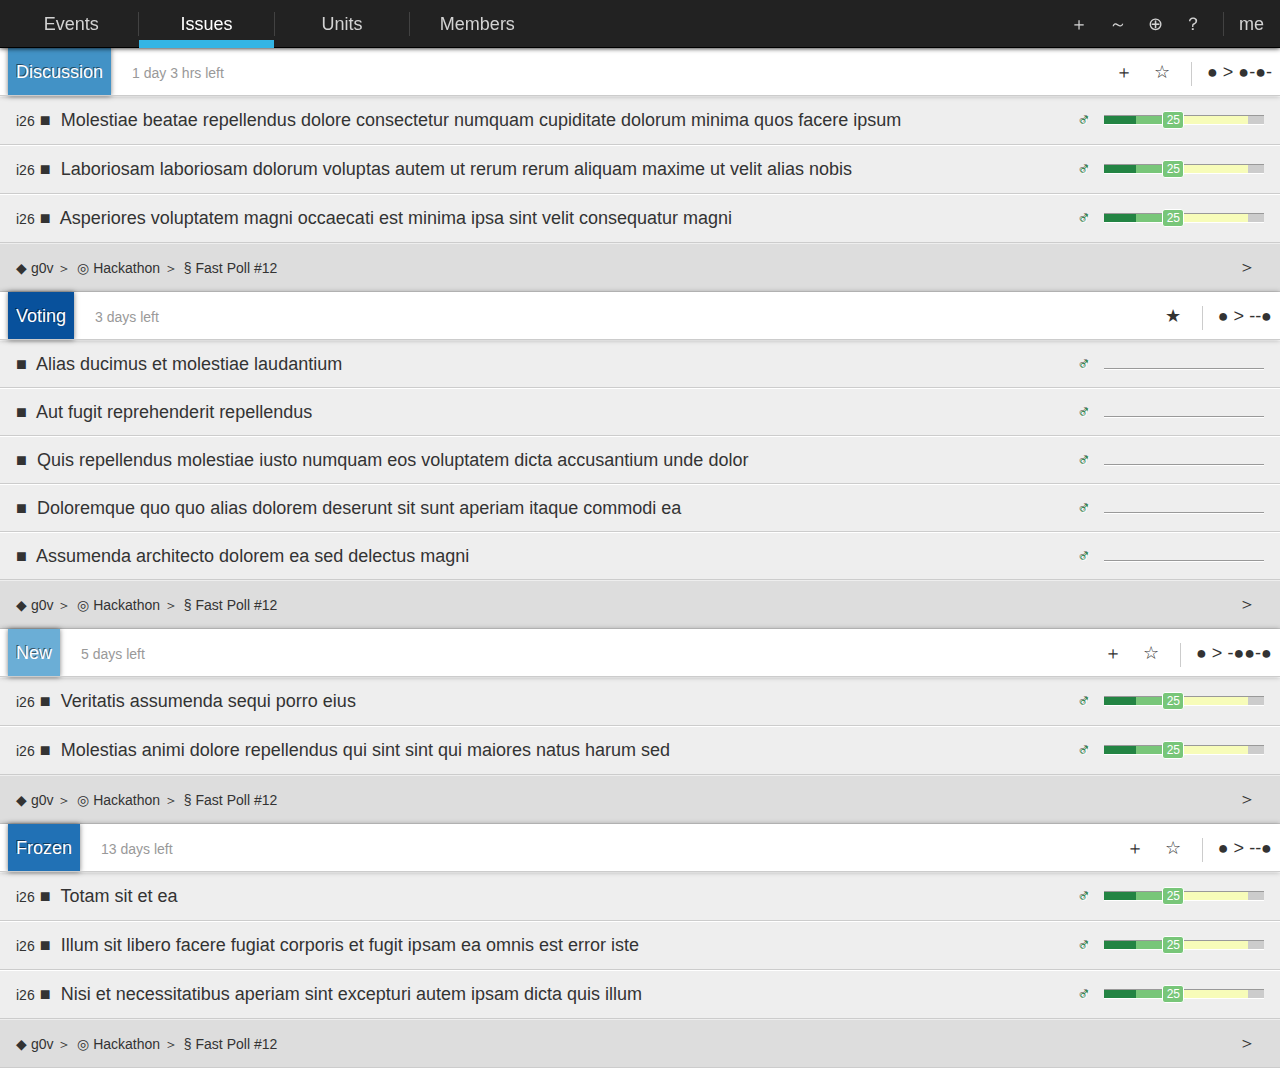
==== commit ce9bc014: "event binding via jquery. # .parents() issue" ====
--- a/index.html
+++ b/index.html
@@ -75,39 +75,39 @@
                 </span>
                 <span class="meta-text">i26</span>
                 <span class="description-icon">■</span>
-                <span>Et quo alias et doloremque aut
-                </span>
-            </article>
-            <article class="bar level-2 initiative-title">
-                <span class="user-status action">
-                    <span class="status direct-support">♂</span>
-                    <a class="progress-bar" name="show-initiative-members">
-                        <span class="progress-amount direct-support"></span>
-                        <span class="progress-amount indirect-support">
-                            <span class="progress-number">25</span>
-                        </span>
-                        <span class="progress-amount potential-support"></span>
-                    </a>
-                </span>
-                <span class="meta-text">i26</span>
-                <span class="description-icon">■</span>
-                <span>Ipsum facere saepe maiores omnis ad rerum iure expedita
-                </span>
-            </article>
-            <article class="bar level-2 initiative-title">
-                <span class="user-status action">
-                    <span class="status direct-support">♂</span>
-                    <a class="progress-bar" name="show-initiative-members">
-                        <span class="progress-amount direct-support"></span>
-                        <span class="progress-amount indirect-support">
-                            <span class="progress-number">25</span>
-                        </span>
-                        <span class="progress-amount potential-support"></span>
-                    </a>
-                </span>
-                <span class="meta-text">i26</span>
-                <span class="description-icon">■</span>
-                <span>Id autem ratione necessitatibus quae voluptatem voluptates aut ratione quibusdam quis et
+                <span>Molestiae beatae repellendus dolore consectetur numquam cupiditate dolorum minima quos facere ipsum
+                </span>
+            </article>
+            <article class="bar level-2 initiative-title">
+                <span class="user-status action">
+                    <span class="status direct-support">♂</span>
+                    <a class="progress-bar" name="show-initiative-members">
+                        <span class="progress-amount direct-support"></span>
+                        <span class="progress-amount indirect-support">
+                            <span class="progress-number">25</span>
+                        </span>
+                        <span class="progress-amount potential-support"></span>
+                    </a>
+                </span>
+                <span class="meta-text">i26</span>
+                <span class="description-icon">■</span>
+                <span>Laboriosam laboriosam dolorum voluptas autem ut rerum rerum aliquam maxime ut velit alias nobis
+                </span>
+            </article>
+            <article class="bar level-2 initiative-title">
+                <span class="user-status action">
+                    <span class="status direct-support">♂</span>
+                    <a class="progress-bar" name="show-initiative-members">
+                        <span class="progress-amount direct-support"></span>
+                        <span class="progress-amount indirect-support">
+                            <span class="progress-number">25</span>
+                        </span>
+                        <span class="progress-amount potential-support"></span>
+                    </a>
+                </span>
+                <span class="meta-text">i26</span>
+                <span class="description-icon">■</span>
+                <span>Asperiores voluptatem magni occaecati est minima ipsa sint velit consequatur magni
                 </span>
             </article>
             <footer class="bar level-3">
@@ -137,47 +137,47 @@
                     </a>
                 </span>
                 <span class="description-icon">■</span>
-                <span>Animi tempore eos soluta omnis odit laborum optio deserunt
-                </span>
-            </article>
-            <article class="bar level-2 initiative-title">
-                <span class="user-status">
-                    <span class="status direct-support">♂</span>
-                    <a class="progress-bar voting">
-                    </a>
-                </span>
-                <span class="description-icon">■</span>
-                <span>Fugit dolorem ut rerum sit veritatis quis ut
-                </span>
-            </article>
-            <article class="bar level-2 initiative-title">
-                <span class="user-status">
-                    <span class="status direct-support">♂</span>
-                    <a class="progress-bar voting">
-                    </a>
-                </span>
-                <span class="description-icon">■</span>
-                <span>Et atque cupiditate est mollitia et repellat a autem officia cumque sunt enim accusamus asperiores
-                </span>
-            </article>
-            <article class="bar level-2 initiative-title">
-                <span class="user-status">
-                    <span class="status direct-support">♂</span>
-                    <a class="progress-bar voting">
-                    </a>
-                </span>
-                <span class="description-icon">■</span>
-                <span>Perferendis omnis laboriosam molestias et natus omnis cum inventore beatae corrupti
-                </span>
-            </article>
-            <article class="bar level-2 initiative-title">
-                <span class="user-status">
-                    <span class="status direct-support">♂</span>
-                    <a class="progress-bar voting">
-                    </a>
-                </span>
-                <span class="description-icon">■</span>
-                <span>Distinctio ut corporis expedita possimus ut
+                <span>Alias ducimus et molestiae laudantium
+                </span>
+            </article>
+            <article class="bar level-2 initiative-title">
+                <span class="user-status">
+                    <span class="status direct-support">♂</span>
+                    <a class="progress-bar voting">
+                    </a>
+                </span>
+                <span class="description-icon">■</span>
+                <span>Aut fugit reprehenderit repellendus
+                </span>
+            </article>
+            <article class="bar level-2 initiative-title">
+                <span class="user-status">
+                    <span class="status direct-support">♂</span>
+                    <a class="progress-bar voting">
+                    </a>
+                </span>
+                <span class="description-icon">■</span>
+                <span>Quis repellendus molestiae iusto numquam eos voluptatem dicta accusantium unde dolor
+                </span>
+            </article>
+            <article class="bar level-2 initiative-title">
+                <span class="user-status">
+                    <span class="status direct-support">♂</span>
+                    <a class="progress-bar voting">
+                    </a>
+                </span>
+                <span class="description-icon">■</span>
+                <span>Doloremque quo quo alias dolorem deserunt sit sunt aperiam itaque commodi ea
+                </span>
+            </article>
+            <article class="bar level-2 initiative-title">
+                <span class="user-status">
+                    <span class="status direct-support">♂</span>
+                    <a class="progress-bar voting">
+                    </a>
+                </span>
+                <span class="description-icon">■</span>
+                <span>Assumenda architecto dolorem ea sed delectus magni
                 </span>
             </article>
             <footer class="bar level-3">
@@ -214,23 +214,23 @@
                 </span>
                 <span class="meta-text">i26</span>
                 <span class="description-icon">■</span>
-                <span>Eos labore facilis dolores quo eum
-                </span>
-            </article>
-            <article class="bar level-2 initiative-title">
-                <span class="user-status action">
-                    <span class="status direct-support">♂</span>
-                    <a class="progress-bar" name="show-initiative-members">
-                        <span class="progress-amount direct-support"></span>
-                        <span class="progress-amount indirect-support">
-                            <span class="progress-number">25</span>
-                        </span>
-                        <span class="progress-amount potential-support"></span>
-                    </a>
-                </span>
-                <span class="meta-text">i26</span>
-                <span class="description-icon">■</span>
-                <span>Quibusdam ut maxime omnis ut cumque adipisci unde nam qui consectetur perferendis et corporis
+                <span>Veritatis assumenda sequi porro eius
+                </span>
+            </article>
+            <article class="bar level-2 initiative-title">
+                <span class="user-status action">
+                    <span class="status direct-support">♂</span>
+                    <a class="progress-bar" name="show-initiative-members">
+                        <span class="progress-amount direct-support"></span>
+                        <span class="progress-amount indirect-support">
+                            <span class="progress-number">25</span>
+                        </span>
+                        <span class="progress-amount potential-support"></span>
+                    </a>
+                </span>
+                <span class="meta-text">i26</span>
+                <span class="description-icon">■</span>
+                <span>Molestias animi dolore repellendus qui sint sint qui maiores natus harum sed
                 </span>
             </article>
             <footer class="bar level-3">
@@ -267,39 +267,39 @@
                 </span>
                 <span class="meta-text">i26</span>
                 <span class="description-icon">■</span>
-                <span>Quia est ipsa enim aut repellat qui vel magnam ut excepturi reprehenderit
-                </span>
-            </article>
-            <article class="bar level-2 initiative-title">
-                <span class="user-status action">
-                    <span class="status direct-support">♂</span>
-                    <a class="progress-bar" name="show-initiative-members">
-                        <span class="progress-amount direct-support"></span>
-                        <span class="progress-amount indirect-support">
-                            <span class="progress-number">25</span>
-                        </span>
-                        <span class="progress-amount potential-support"></span>
-                    </a>
-                </span>
-                <span class="meta-text">i26</span>
-                <span class="description-icon">■</span>
-                <span>Consequatur suscipit ut atque non ut corporis esse rerum
-                </span>
-            </article>
-            <article class="bar level-2 initiative-title">
-                <span class="user-status action">
-                    <span class="status direct-support">♂</span>
-                    <a class="progress-bar" name="show-initiative-members">
-                        <span class="progress-amount direct-support"></span>
-                        <span class="progress-amount indirect-support">
-                            <span class="progress-number">25</span>
-                        </span>
-                        <span class="progress-amount potential-support"></span>
-                    </a>
-                </span>
-                <span class="meta-text">i26</span>
-                <span class="description-icon">■</span>
-                <span>Voluptatem qui molestiae sunt et quis exercitationem error necessitatibus
+                <span>Totam sit et ea
+                </span>
+            </article>
+            <article class="bar level-2 initiative-title">
+                <span class="user-status action">
+                    <span class="status direct-support">♂</span>
+                    <a class="progress-bar" name="show-initiative-members">
+                        <span class="progress-amount direct-support"></span>
+                        <span class="progress-amount indirect-support">
+                            <span class="progress-number">25</span>
+                        </span>
+                        <span class="progress-amount potential-support"></span>
+                    </a>
+                </span>
+                <span class="meta-text">i26</span>
+                <span class="description-icon">■</span>
+                <span>Illum sit libero facere fugiat corporis et fugit ipsam ea omnis est error iste
+                </span>
+            </article>
+            <article class="bar level-2 initiative-title">
+                <span class="user-status action">
+                    <span class="status direct-support">♂</span>
+                    <a class="progress-bar" name="show-initiative-members">
+                        <span class="progress-amount direct-support"></span>
+                        <span class="progress-amount indirect-support">
+                            <span class="progress-number">25</span>
+                        </span>
+                        <span class="progress-amount potential-support"></span>
+                    </a>
+                </span>
+                <span class="meta-text">i26</span>
+                <span class="description-icon">■</span>
+                <span>Nisi et necessitatibus aperiam sint excepturi autem ipsam dicta quis illum
                 </span>
             </article>
             <footer class="bar level-3">
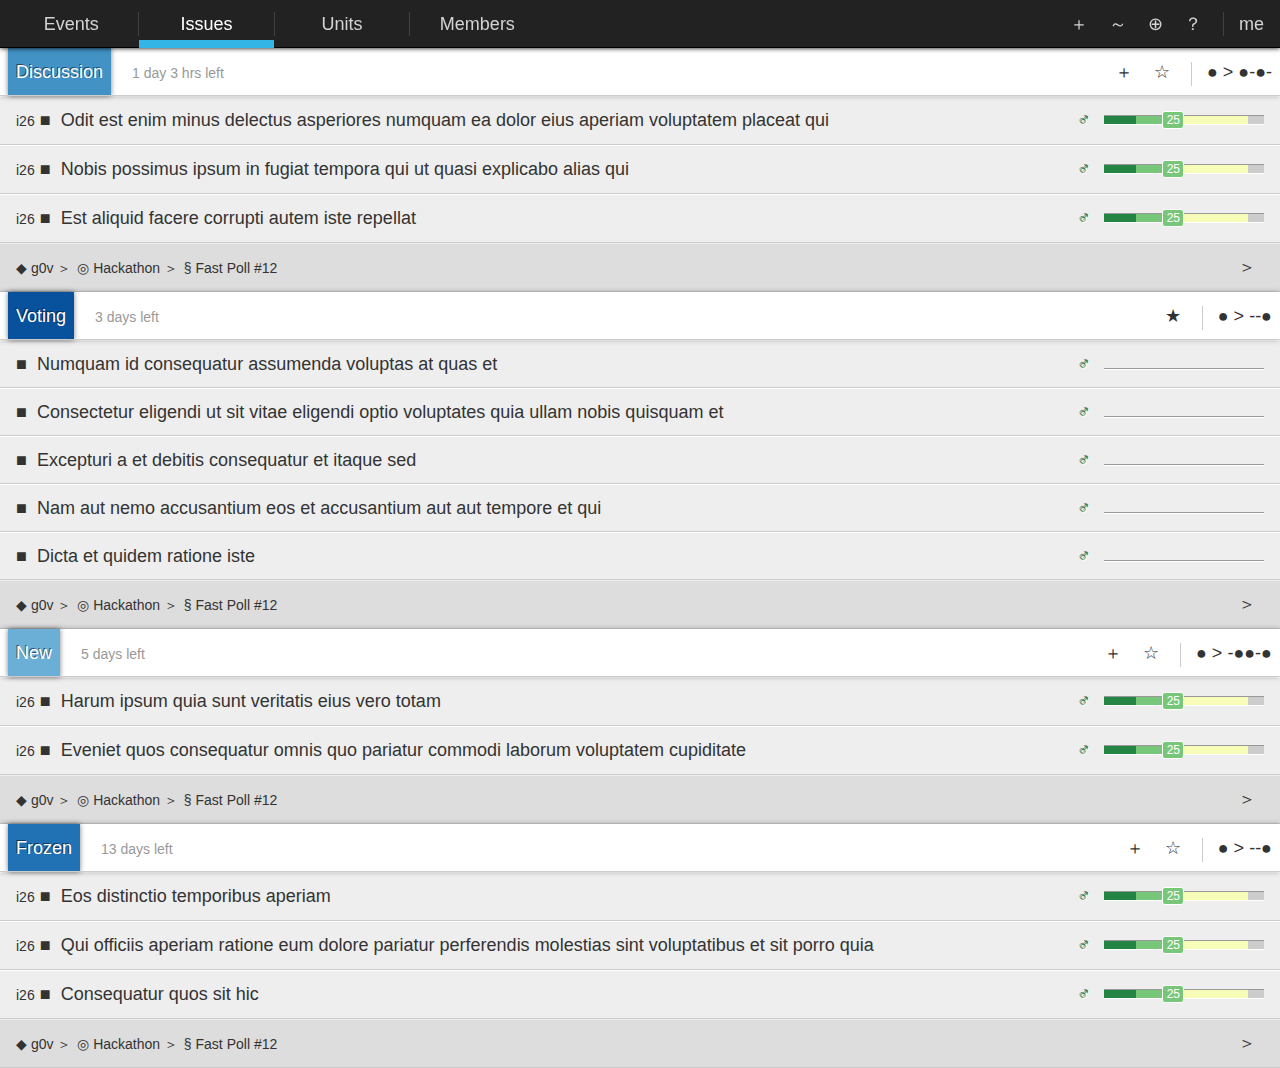
==== commit 9970044e: "template structure, jquery interaction # issue" ====
--- a/index.html
+++ b/index.html
@@ -27,12 +27,18 @@
         <section class="bar nav">
             <a class="current" name="show-main-menu">  Issues
 </a>
-            <ul class="main-menu-spinner">
+            <ul class="main-menu">
                 <li ><a href="events.html">Events</a></li>
                 <li   class="on"
 ><a href="index.html">Issues</a></li>
                 <li ><a href="units.html">Units</a></li>
                 <li ><a href="members.html">Members</a></li>
+            </ul>
+            <ul class="main-menu-spinner" style="display:none">
+                <li><a href="events.html">Events</a></li>
+                <li><a href="index.html">Issues</a></li>
+                <li><a href="units.html">Units</a></li>
+                <li><a href="members.html">Members</a></li>
             </ul>
             <span class="action">
                 <a class="action-icon" name="new-issue">＋</a>
@@ -75,39 +81,39 @@
                 </span>
                 <span class="meta-text">i26</span>
                 <span class="description-icon">■</span>
-                <span>Molestiae beatae repellendus dolore consectetur numquam cupiditate dolorum minima quos facere ipsum
-                </span>
-            </article>
-            <article class="bar level-2 initiative-title">
-                <span class="user-status action">
-                    <span class="status direct-support">♂</span>
-                    <a class="progress-bar" name="show-initiative-members">
-                        <span class="progress-amount direct-support"></span>
-                        <span class="progress-amount indirect-support">
-                            <span class="progress-number">25</span>
-                        </span>
-                        <span class="progress-amount potential-support"></span>
-                    </a>
-                </span>
-                <span class="meta-text">i26</span>
-                <span class="description-icon">■</span>
-                <span>Laboriosam laboriosam dolorum voluptas autem ut rerum rerum aliquam maxime ut velit alias nobis
-                </span>
-            </article>
-            <article class="bar level-2 initiative-title">
-                <span class="user-status action">
-                    <span class="status direct-support">♂</span>
-                    <a class="progress-bar" name="show-initiative-members">
-                        <span class="progress-amount direct-support"></span>
-                        <span class="progress-amount indirect-support">
-                            <span class="progress-number">25</span>
-                        </span>
-                        <span class="progress-amount potential-support"></span>
-                    </a>
-                </span>
-                <span class="meta-text">i26</span>
-                <span class="description-icon">■</span>
-                <span>Asperiores voluptatem magni occaecati est minima ipsa sint velit consequatur magni
+                <span>Odit est enim minus delectus asperiores numquam ea dolor eius aperiam voluptatem placeat qui
+                </span>
+            </article>
+            <article class="bar level-2 initiative-title">
+                <span class="user-status action">
+                    <span class="status direct-support">♂</span>
+                    <a class="progress-bar" name="show-initiative-members">
+                        <span class="progress-amount direct-support"></span>
+                        <span class="progress-amount indirect-support">
+                            <span class="progress-number">25</span>
+                        </span>
+                        <span class="progress-amount potential-support"></span>
+                    </a>
+                </span>
+                <span class="meta-text">i26</span>
+                <span class="description-icon">■</span>
+                <span>Nobis possimus ipsum in fugiat tempora qui ut quasi explicabo alias qui
+                </span>
+            </article>
+            <article class="bar level-2 initiative-title">
+                <span class="user-status action">
+                    <span class="status direct-support">♂</span>
+                    <a class="progress-bar" name="show-initiative-members">
+                        <span class="progress-amount direct-support"></span>
+                        <span class="progress-amount indirect-support">
+                            <span class="progress-number">25</span>
+                        </span>
+                        <span class="progress-amount potential-support"></span>
+                    </a>
+                </span>
+                <span class="meta-text">i26</span>
+                <span class="description-icon">■</span>
+                <span>Est aliquid facere corrupti autem iste repellat
                 </span>
             </article>
             <footer class="bar level-3">
@@ -137,47 +143,47 @@
                     </a>
                 </span>
                 <span class="description-icon">■</span>
-                <span>Alias ducimus et molestiae laudantium
-                </span>
-            </article>
-            <article class="bar level-2 initiative-title">
-                <span class="user-status">
-                    <span class="status direct-support">♂</span>
-                    <a class="progress-bar voting">
-                    </a>
-                </span>
-                <span class="description-icon">■</span>
-                <span>Aut fugit reprehenderit repellendus
-                </span>
-            </article>
-            <article class="bar level-2 initiative-title">
-                <span class="user-status">
-                    <span class="status direct-support">♂</span>
-                    <a class="progress-bar voting">
-                    </a>
-                </span>
-                <span class="description-icon">■</span>
-                <span>Quis repellendus molestiae iusto numquam eos voluptatem dicta accusantium unde dolor
-                </span>
-            </article>
-            <article class="bar level-2 initiative-title">
-                <span class="user-status">
-                    <span class="status direct-support">♂</span>
-                    <a class="progress-bar voting">
-                    </a>
-                </span>
-                <span class="description-icon">■</span>
-                <span>Doloremque quo quo alias dolorem deserunt sit sunt aperiam itaque commodi ea
-                </span>
-            </article>
-            <article class="bar level-2 initiative-title">
-                <span class="user-status">
-                    <span class="status direct-support">♂</span>
-                    <a class="progress-bar voting">
-                    </a>
-                </span>
-                <span class="description-icon">■</span>
-                <span>Assumenda architecto dolorem ea sed delectus magni
+                <span>Numquam id consequatur assumenda voluptas at quas et
+                </span>
+            </article>
+            <article class="bar level-2 initiative-title">
+                <span class="user-status">
+                    <span class="status direct-support">♂</span>
+                    <a class="progress-bar voting">
+                    </a>
+                </span>
+                <span class="description-icon">■</span>
+                <span>Consectetur eligendi ut sit vitae eligendi optio voluptates quia ullam nobis quisquam et
+                </span>
+            </article>
+            <article class="bar level-2 initiative-title">
+                <span class="user-status">
+                    <span class="status direct-support">♂</span>
+                    <a class="progress-bar voting">
+                    </a>
+                </span>
+                <span class="description-icon">■</span>
+                <span>Excepturi a et debitis consequatur et itaque sed
+                </span>
+            </article>
+            <article class="bar level-2 initiative-title">
+                <span class="user-status">
+                    <span class="status direct-support">♂</span>
+                    <a class="progress-bar voting">
+                    </a>
+                </span>
+                <span class="description-icon">■</span>
+                <span>Nam aut nemo accusantium eos et accusantium aut aut tempore et qui
+                </span>
+            </article>
+            <article class="bar level-2 initiative-title">
+                <span class="user-status">
+                    <span class="status direct-support">♂</span>
+                    <a class="progress-bar voting">
+                    </a>
+                </span>
+                <span class="description-icon">■</span>
+                <span>Dicta et quidem ratione iste
                 </span>
             </article>
             <footer class="bar level-3">
@@ -214,23 +220,23 @@
                 </span>
                 <span class="meta-text">i26</span>
                 <span class="description-icon">■</span>
-                <span>Veritatis assumenda sequi porro eius
-                </span>
-            </article>
-            <article class="bar level-2 initiative-title">
-                <span class="user-status action">
-                    <span class="status direct-support">♂</span>
-                    <a class="progress-bar" name="show-initiative-members">
-                        <span class="progress-amount direct-support"></span>
-                        <span class="progress-amount indirect-support">
-                            <span class="progress-number">25</span>
-                        </span>
-                        <span class="progress-amount potential-support"></span>
-                    </a>
-                </span>
-                <span class="meta-text">i26</span>
-                <span class="description-icon">■</span>
-                <span>Molestias animi dolore repellendus qui sint sint qui maiores natus harum sed
+                <span>Harum ipsum quia sunt veritatis eius vero totam
+                </span>
+            </article>
+            <article class="bar level-2 initiative-title">
+                <span class="user-status action">
+                    <span class="status direct-support">♂</span>
+                    <a class="progress-bar" name="show-initiative-members">
+                        <span class="progress-amount direct-support"></span>
+                        <span class="progress-amount indirect-support">
+                            <span class="progress-number">25</span>
+                        </span>
+                        <span class="progress-amount potential-support"></span>
+                    </a>
+                </span>
+                <span class="meta-text">i26</span>
+                <span class="description-icon">■</span>
+                <span>Eveniet quos consequatur omnis quo pariatur commodi laborum voluptatem cupiditate
                 </span>
             </article>
             <footer class="bar level-3">
@@ -267,39 +273,39 @@
                 </span>
                 <span class="meta-text">i26</span>
                 <span class="description-icon">■</span>
-                <span>Totam sit et ea
-                </span>
-            </article>
-            <article class="bar level-2 initiative-title">
-                <span class="user-status action">
-                    <span class="status direct-support">♂</span>
-                    <a class="progress-bar" name="show-initiative-members">
-                        <span class="progress-amount direct-support"></span>
-                        <span class="progress-amount indirect-support">
-                            <span class="progress-number">25</span>
-                        </span>
-                        <span class="progress-amount potential-support"></span>
-                    </a>
-                </span>
-                <span class="meta-text">i26</span>
-                <span class="description-icon">■</span>
-                <span>Illum sit libero facere fugiat corporis et fugit ipsam ea omnis est error iste
-                </span>
-            </article>
-            <article class="bar level-2 initiative-title">
-                <span class="user-status action">
-                    <span class="status direct-support">♂</span>
-                    <a class="progress-bar" name="show-initiative-members">
-                        <span class="progress-amount direct-support"></span>
-                        <span class="progress-amount indirect-support">
-                            <span class="progress-number">25</span>
-                        </span>
-                        <span class="progress-amount potential-support"></span>
-                    </a>
-                </span>
-                <span class="meta-text">i26</span>
-                <span class="description-icon">■</span>
-                <span>Nisi et necessitatibus aperiam sint excepturi autem ipsam dicta quis illum
+                <span>Eos distinctio temporibus aperiam
+                </span>
+            </article>
+            <article class="bar level-2 initiative-title">
+                <span class="user-status action">
+                    <span class="status direct-support">♂</span>
+                    <a class="progress-bar" name="show-initiative-members">
+                        <span class="progress-amount direct-support"></span>
+                        <span class="progress-amount indirect-support">
+                            <span class="progress-number">25</span>
+                        </span>
+                        <span class="progress-amount potential-support"></span>
+                    </a>
+                </span>
+                <span class="meta-text">i26</span>
+                <span class="description-icon">■</span>
+                <span>Qui officiis aperiam ratione eum dolore pariatur perferendis molestias sint voluptatibus et sit porro quia
+                </span>
+            </article>
+            <article class="bar level-2 initiative-title">
+                <span class="user-status action">
+                    <span class="status direct-support">♂</span>
+                    <a class="progress-bar" name="show-initiative-members">
+                        <span class="progress-amount direct-support"></span>
+                        <span class="progress-amount indirect-support">
+                            <span class="progress-number">25</span>
+                        </span>
+                        <span class="progress-amount potential-support"></span>
+                    </a>
+                </span>
+                <span class="meta-text">i26</span>
+                <span class="description-icon">■</span>
+                <span>Consequatur quos sit hic
                 </span>
             </article>
             <footer class="bar level-3">
--- a/css/main.css
+++ b/css/main.css
@@ -346,20 +346,20 @@
   text-align: center;
 }
 /* line 373, ../sass/main.scss */
-.nav .main-menu-spinner li {
+.nav .main-menu li {
   width: 10%;
   min-width: 6rem;
 }
 /* line 377, ../sass/main.scss */
-.nav .main-menu-spinner li:not(:first-child) {
+.nav .main-menu li:not(:first-child) {
   margin-left: 1px;
 }
 /* line 132, ../sass/main.scss */
-.nav .main-menu-spinner li:not(:first-child) {
+.nav .main-menu li:not(:first-child) {
   position: relative;
 }
 /* line 136, ../sass/main.scss */
-.nav .main-menu-spinner li:not(:first-child)::before {
+.nav .main-menu li:not(:first-child)::before {
   content: "";
   position: absolute;
   left: -1px;
@@ -368,18 +368,68 @@
   border-left: 1px #424242 solid;
 }
 /* line 382, ../sass/main.scss */
-.nav .main-menu-spinner li.on {
+.nav .main-menu li.on {
   border-bottom: 0.5rem #33B5E5 solid;
 }
 /* line 384, ../sass/main.scss */
-.nav .main-menu-spinner li.on a {
+.nav .main-menu li.on a {
   color: #fff;
 }
-/* line 392, ../sass/main.scss */
+/* line 391, ../sass/main.scss */
+.nav .main-menu-spinner {
+  display: none;
+  position: absolute;
+  left: 0.5rem;
+  right: auto;
+  top: 3rem;
+  border-width: 0 1px 1px 1px;
+  border-color: #000;
+  border-style: solid;
+  overflow: hidden;
+  -webkit-box-sizing: border-box;
+  -moz-box-sizing: border-box;
+  box-sizing: border-box;
+  -webkit-box-shadow: black 0 0 5px;
+  -moz-box-shadow: black 0 0 5px;
+  box-shadow: black 0 0 5px;
+  -webkit-border-radius: 3px;
+  -moz-border-radius: 3px;
+  -ms-border-radius: 3px;
+  -o-border-radius: 3px;
+  border-radius: 3px;
+}
+/* line 398, ../sass/main.scss */
+.nav .main-menu-spinner li {
+  background-color: #282828;
+  display: block;
+  width: auto;
+  height: 3rem;
+  margin: 0;
+  padding: 0.5rem 1rem;
+  float: none;
+  border-top: 1px #3e3e3e solid;
+  border-bottom: 0;
+  -webkit-box-sizing: border-box;
+  -moz-box-sizing: border-box;
+  box-sizing: border-box;
+  width: auto;
+  padding: 0.5rem 1rem;
+}
+/* line 404, ../sass/main.scss */
+.nav .main-menu-spinner li:first-child {
+  padding-left: 1rem;
+}
+/* line 408, ../sass/main.scss */
+.nav .main-menu-spinner li a {
+  display: block;
+  text-align: left;
+  margin-right: 1rem;
+}
+/* line 417, ../sass/main.scss */
 .nav .action a.action-icon {
   margin: 0 0.5rem;
 }
-/* line 396, ../sass/main.scss */
+/* line 421, ../sass/main.scss */
 .nav .action .profile-menu {
   display: inline-block;
   line-height: 2rem;
@@ -398,7 +448,7 @@
   height: 1.5rem;
   border-left: 1px #424242 solid;
 }
-/* line 402, ../sass/main.scss */
+/* line 427, ../sass/main.scss */
 .nav .action .profile-menu ul {
   position: absolute;
   left: auto;
@@ -420,7 +470,7 @@
   -o-border-radius: 3px;
   border-radius: 3px;
 }
-/* line 408, ../sass/main.scss */
+/* line 433, ../sass/main.scss */
 .nav .action .profile-menu ul li {
   background-color: #282828;
   display: block;
@@ -435,16 +485,16 @@
   -moz-box-sizing: border-box;
   box-sizing: border-box;
 }
-/* line 412, ../sass/main.scss */
+/* line 437, ../sass/main.scss */
 .nav .action .profile-menu ul li a {
   text-align: left;
 }
-/* line 420, ../sass/main.scss */
+/* line 445, ../sass/main.scss */
 .nav .highlight {
   border-bottom: 6px #33B5E5;
 }
 
-/* line 427, ../sass/main.scss */
+/* line 452, ../sass/main.scss */
 .level-1 {
   background-color: #fff;
   padding: 0 0.5rem;
@@ -466,7 +516,7 @@
   width: 100%;
   border-bottom: 1px #cccccc solid;
 }
-/* line 434, ../sass/main.scss */
+/* line 459, ../sass/main.scss */
 .level-1 .phase {
   height: 3rem;
   padding: 0.5rem;
@@ -481,32 +531,32 @@
   -moz-box-shadow: rgba(0, 0, 0, 0.5) 0 0 5px;
   box-shadow: rgba(0, 0, 0, 0.5) 0 0 5px;
 }
-/* line 444, ../sass/main.scss */
+/* line 469, ../sass/main.scss */
 .level-1 .phase.admission {
   background-color: #6BAED6;
 }
-/* line 447, ../sass/main.scss */
+/* line 472, ../sass/main.scss */
 .level-1 .phase.discussion {
   background-color: #4292C6;
 }
-/* line 450, ../sass/main.scss */
+/* line 475, ../sass/main.scss */
 .level-1 .phase.verification {
   background-color: #2171B5;
 }
-/* line 453, ../sass/main.scss */
+/* line 478, ../sass/main.scss */
 .level-1 .phase.voting {
   background-color: #08519C;
 }
-/* line 458, ../sass/main.scss */
+/* line 483, ../sass/main.scss */
 .level-1 .time-left {
   color: #999;
 }
-/* line 462, ../sass/main.scss */
+/* line 487, ../sass/main.scss */
 .level-1 .action {
   margin-top: 0.5rem;
 }
 
-/* line 467, ../sass/main.scss */
+/* line 492, ../sass/main.scss */
 .level-2 {
   background-color: #eee;
   padding: 0.5rem 1rem;
@@ -538,7 +588,7 @@
   border-bottom: 1px #cccccc solid;
 }
 
-/* line 474, ../sass/main.scss */
+/* line 499, ../sass/main.scss */
 .level-3 {
   background-color: #ddd;
   padding: 0.5rem 1rem;
@@ -570,7 +620,7 @@
   border-bottom: 1px #cccccc solid;
 }
 
-/* line 481, ../sass/main.scss */
+/* line 506, ../sass/main.scss */
 .level-4 {
   background-color: #ccc;
   padding: 0.5rem 1rem;
@@ -602,18 +652,18 @@
   border-bottom: 1px #cccccc solid;
 }
 
-/* line 489, ../sass/main.scss */
+/* line 514, ../sass/main.scss */
 .issue-detail-title .level-1 {
   position: fixed;
   top: 3rem;
 }
 
-/* line 495, ../sass/main.scss */
+/* line 520, ../sass/main.scss */
 .issue-detail-content {
   margin-top: 6rem;
 }
 
-/* line 500, ../sass/main.scss */
+/* line 525, ../sass/main.scss */
 .initiative-wrapper .initiative-title {
   background-color: #fff;
   -webkit-box-shadow: rgba(0, 0, 0, 0.3) 0 0 5px;
@@ -627,7 +677,7 @@
 /*
  * Image replacement
  */
-/* line 516, ../sass/main.scss */
+/* line 541, ../sass/main.scss */
 .ir {
   background-color: transparent;
   border: 0;
@@ -636,7 +686,7 @@
   *text-indent: -9999px;
 }
 
-/* line 524, ../sass/main.scss */
+/* line 549, ../sass/main.scss */
 .ir:before {
   content: "";
   display: block;
@@ -647,7 +697,7 @@
 /*
  * Hide from both screenreaders and browsers: h5bp.com/u
  */
-/* line 535, ../sass/main.scss */
+/* line 560, ../sass/main.scss */
 .hidden {
   display: none !important;
   visibility: hidden;
@@ -656,7 +706,7 @@
 /*
  * Hide only visually, but have it available for screenreaders: h5bp.com/v
  */
-/* line 544, ../sass/main.scss */
+/* line 569, ../sass/main.scss */
 .visuallyhidden {
   border: 0;
   clip: rect(0 0 0 0);
@@ -672,7 +722,7 @@
  * Extends the .visuallyhidden class to allow the element to be focusable
  * when navigated to via the keyboard: h5bp.com/p
  */
-/* line 561, ../sass/main.scss */
+/* line 586, ../sass/main.scss */
 .visuallyhidden.focusable:active,
 .visuallyhidden.focusable:focus {
   clip: auto;
@@ -686,7 +736,7 @@
 /*
  * Hide visually and from screenreaders, but maintain layout
  */
-/* line 574, ../sass/main.scss */
+/* line 599, ../sass/main.scss */
 .invisible {
   visibility: hidden;
 }
@@ -702,7 +752,7 @@
  * 2. The use of `table` rather than `block` is only necessary if using
  *    `:before` to contain the top-margins of child elements.
  */
-/* line 591, ../sass/main.scss */
+/* line 616, ../sass/main.scss */
 .clearfix:before,
 .clearfix:after {
   content: " ";
@@ -711,7 +761,7 @@
   /* 2 */
 }
 
-/* line 596, ../sass/main.scss */
+/* line 621, ../sass/main.scss */
 .clearfix:after {
   clear: both;
 }
@@ -720,7 +770,7 @@
  * For IE 6/7 only
  * Include this rule to trigger hasLayout and contain floats.
  */
-/* line 605, ../sass/main.scss */
+/* line 630, ../sass/main.scss */
 .clearfix {
   *zoom: 1;
 }
@@ -732,89 +782,34 @@
    ========================================================================== */
 @media only screen and (max-width: 45rem) {
   /* Style adjustments for viewports that meet the condition */
-  /* line 618, ../sass/main.scss */
+  /* line 643, ../sass/main.scss */
   .bar.nav .current {
     display: inline-block;
   }
-  /* line 622, ../sass/main.scss */
+  /* line 647, ../sass/main.scss */
+  .bar.nav ul.main-menu {
+    display: none;
+  }
+  /* line 651, ../sass/main.scss */
   .bar.nav ul.main-menu-spinner {
-    display: none;
-    position: absolute;
-    left: 0.5rem;
-    right: auto;
-    top: 3rem;
-    border-width: 0 1px 1px 1px;
-    border-color: #000;
-    border-style: solid;
-    overflow: hidden;
-    -webkit-box-sizing: border-box;
-    -moz-box-sizing: border-box;
-    box-sizing: border-box;
-    -webkit-box-shadow: black 0 0 5px;
-    -moz-box-shadow: black 0 0 5px;
-    box-shadow: black 0 0 5px;
-    -webkit-border-radius: 3px;
-    -moz-border-radius: 3px;
-    -ms-border-radius: 3px;
-    -o-border-radius: 3px;
-    border-radius: 3px;
-  }
-  /* line 629, ../sass/main.scss */
-  .bar.nav ul.main-menu-spinner li {
-    background-color: #282828;
-    display: block;
-    width: auto;
-    height: 3rem;
-    margin: 0;
-    padding: 0.5rem 1rem;
-    float: none;
-    border-top: 1px #3e3e3e solid;
-    border-bottom: 0;
-    -webkit-box-sizing: border-box;
-    -moz-box-sizing: border-box;
-    box-sizing: border-box;
-  }
-  /* line 633, ../sass/main.scss */
-  .bar.nav ul.main-menu-spinner li:not(:first-child) {
-    margin-left: 0;
-  }
-  /* line 635, ../sass/main.scss */
-  .bar.nav ul.main-menu-spinner li:not(:first-child) ::before {
-    display: none;
-  }
-  /* line 640, ../sass/main.scss */
-  .bar.nav ul.main-menu-spinner li:first-child {
-    padding-left: 1rem;
-  }
-  /* line 644, ../sass/main.scss */
-  .bar.nav ul.main-menu-spinner li a {
-    text-align: left;
-  }
-  /* line 648, ../sass/main.scss */
-  .bar.nav ul.main-menu-spinner li.on {
-    border-top: 1px #3e3e3e solid;
-    border-bottom: 0;
-  }
-  /* line 651, ../sass/main.scss */
-  .bar.nav ul.main-menu-spinner li.on a {
-    color: #d3d3d3;
-  }
-
-  /* line 660, ../sass/main.scss */
+    display: inline-block;
+  }
+
+  /* line 657, ../sass/main.scss */
   .user-status .progress-bar {
     width: auto;
     background: none;
     border: none;
   }
-  /* line 674, ../sass/main.scss */
+  /* line 671, ../sass/main.scss */
   .user-status .progress-amount:not(:first-child) {
     margin-left: 0;
   }
-  /* line 680, ../sass/main.scss */
+  /* line 677, ../sass/main.scss */
   .user-status .progress-amount.direct-support, .user-status .progress-amount.indirect-support, .user-status .progress-amount.potential-support {
     width: auto;
   }
-  /* line 685, ../sass/main.scss */
+  /* line 682, ../sass/main.scss */
   .user-status .progress-number {
     position: relative;
   }
@@ -827,7 +822,7 @@
    Inlined to avoid required HTTP connection: h5bp.com/r
    ========================================================================== */
 @media print {
-  /* line 716, ../sass/main.scss */
+  /* line 713, ../sass/main.scss */
   * {
     background: transparent !important;
     color: #000 !important;
@@ -836,18 +831,18 @@
     text-shadow: none !important;
   }
 
-  /* line 724, ../sass/main.scss */
+  /* line 721, ../sass/main.scss */
   a,
   a:visited {
     text-decoration: underline;
   }
 
-  /* line 728, ../sass/main.scss */
+  /* line 725, ../sass/main.scss */
   a[href]:after {
     content: " (" attr(href) ")";
   }
 
-  /* line 732, ../sass/main.scss */
+  /* line 729, ../sass/main.scss */
   abbr[title]:after {
     content: " (" attr(title) ")";
   }
@@ -855,33 +850,33 @@
   /*
    * Don't show links for images, or javascript/internal links
    */
-  /* line 742, ../sass/main.scss */
+  /* line 739, ../sass/main.scss */
   .ir a:after,
   a[href^="javascript:"]:after,
   a[href^="#"]:after {
     content: "";
   }
 
-  /* line 747, ../sass/main.scss */
+  /* line 744, ../sass/main.scss */
   pre,
   blockquote {
     border: 1px solid #999;
     page-break-inside: avoid;
   }
 
-  /* line 752, ../sass/main.scss */
+  /* line 749, ../sass/main.scss */
   thead {
     display: table-header-group;
     /* h5bp.com/t */
   }
 
-  /* line 757, ../sass/main.scss */
+  /* line 754, ../sass/main.scss */
   tr,
   img {
     page-break-inside: avoid;
   }
 
-  /* line 761, ../sass/main.scss */
+  /* line 758, ../sass/main.scss */
   img {
     max-width: 100% !important;
   }
@@ -890,7 +885,7 @@
     margin: 0.5cm;
 }
 
-  /* line 771, ../sass/main.scss */
+  /* line 768, ../sass/main.scss */
   p,
   h2,
   h3 {
@@ -898,7 +893,7 @@
     widows: 3;
   }
 
-  /* line 777, ../sass/main.scss */
+  /* line 774, ../sass/main.scss */
   h2,
   h3 {
     page-break-after: avoid;
